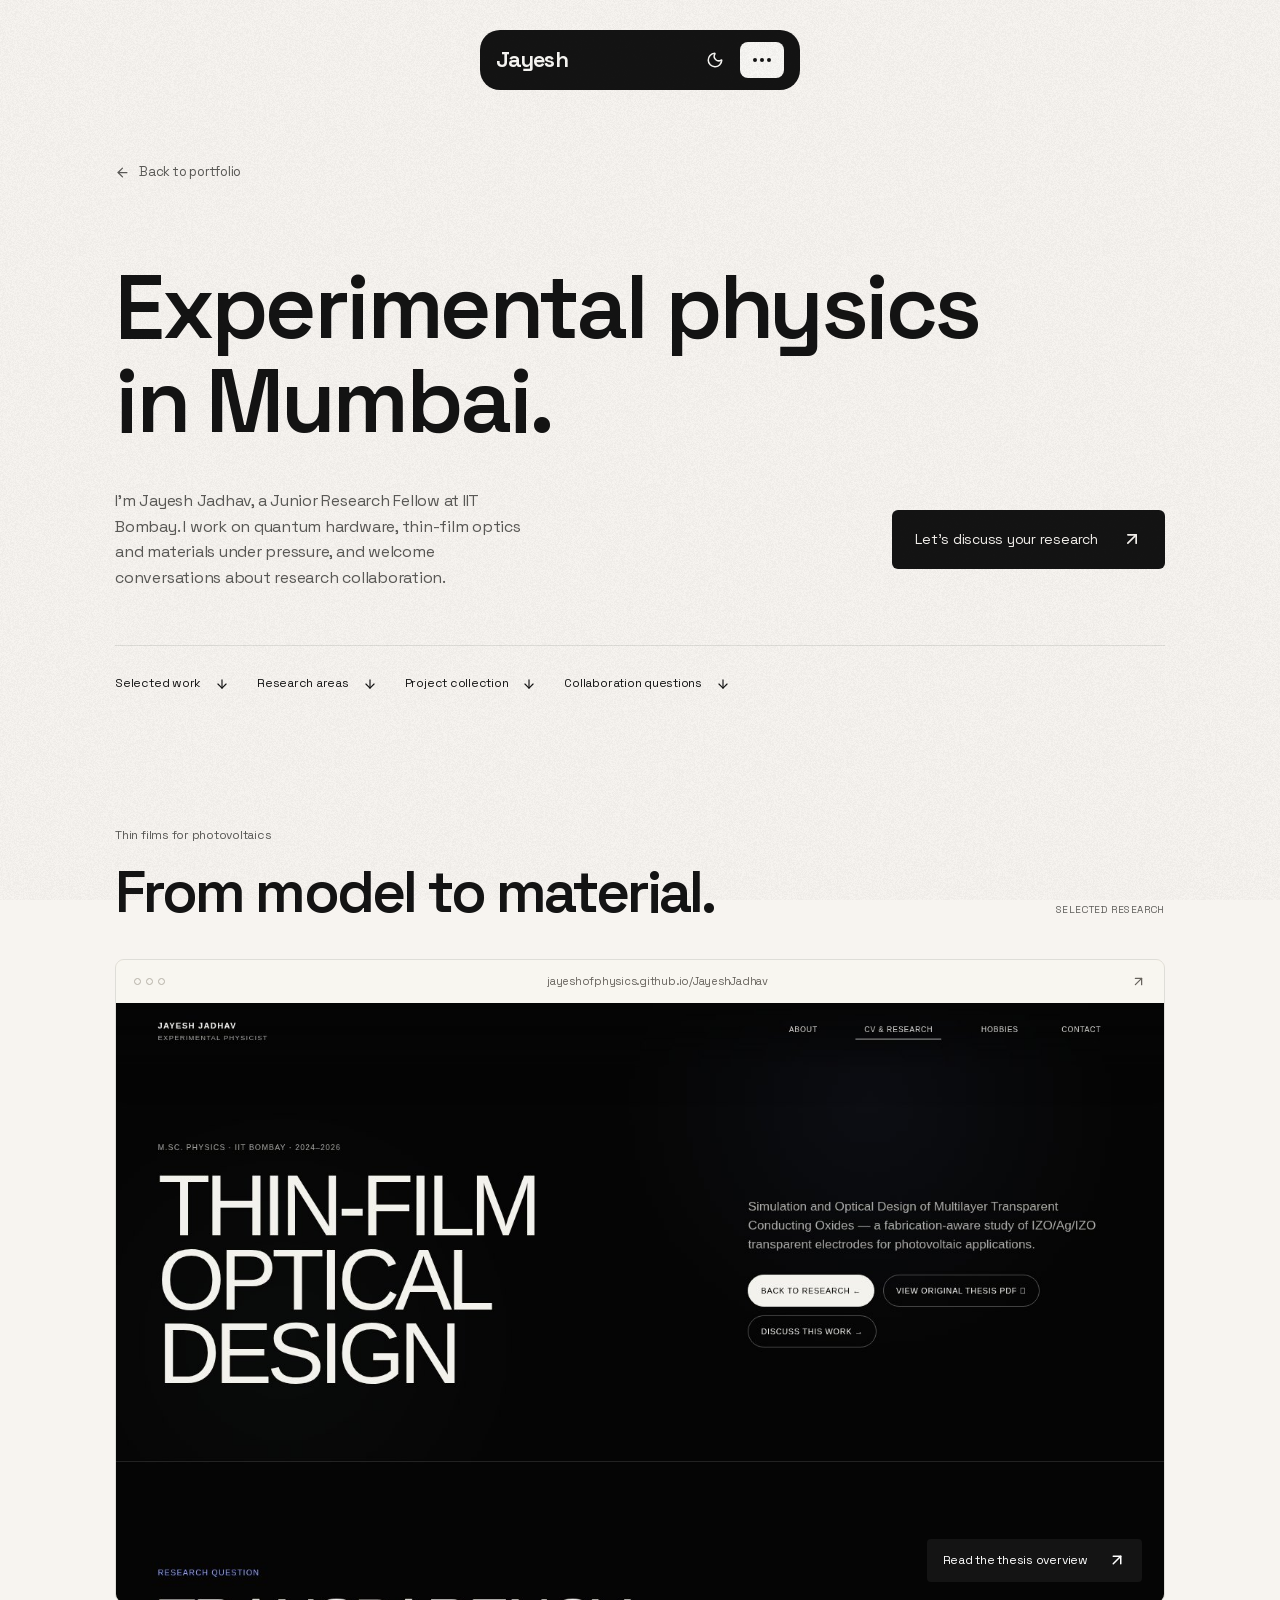
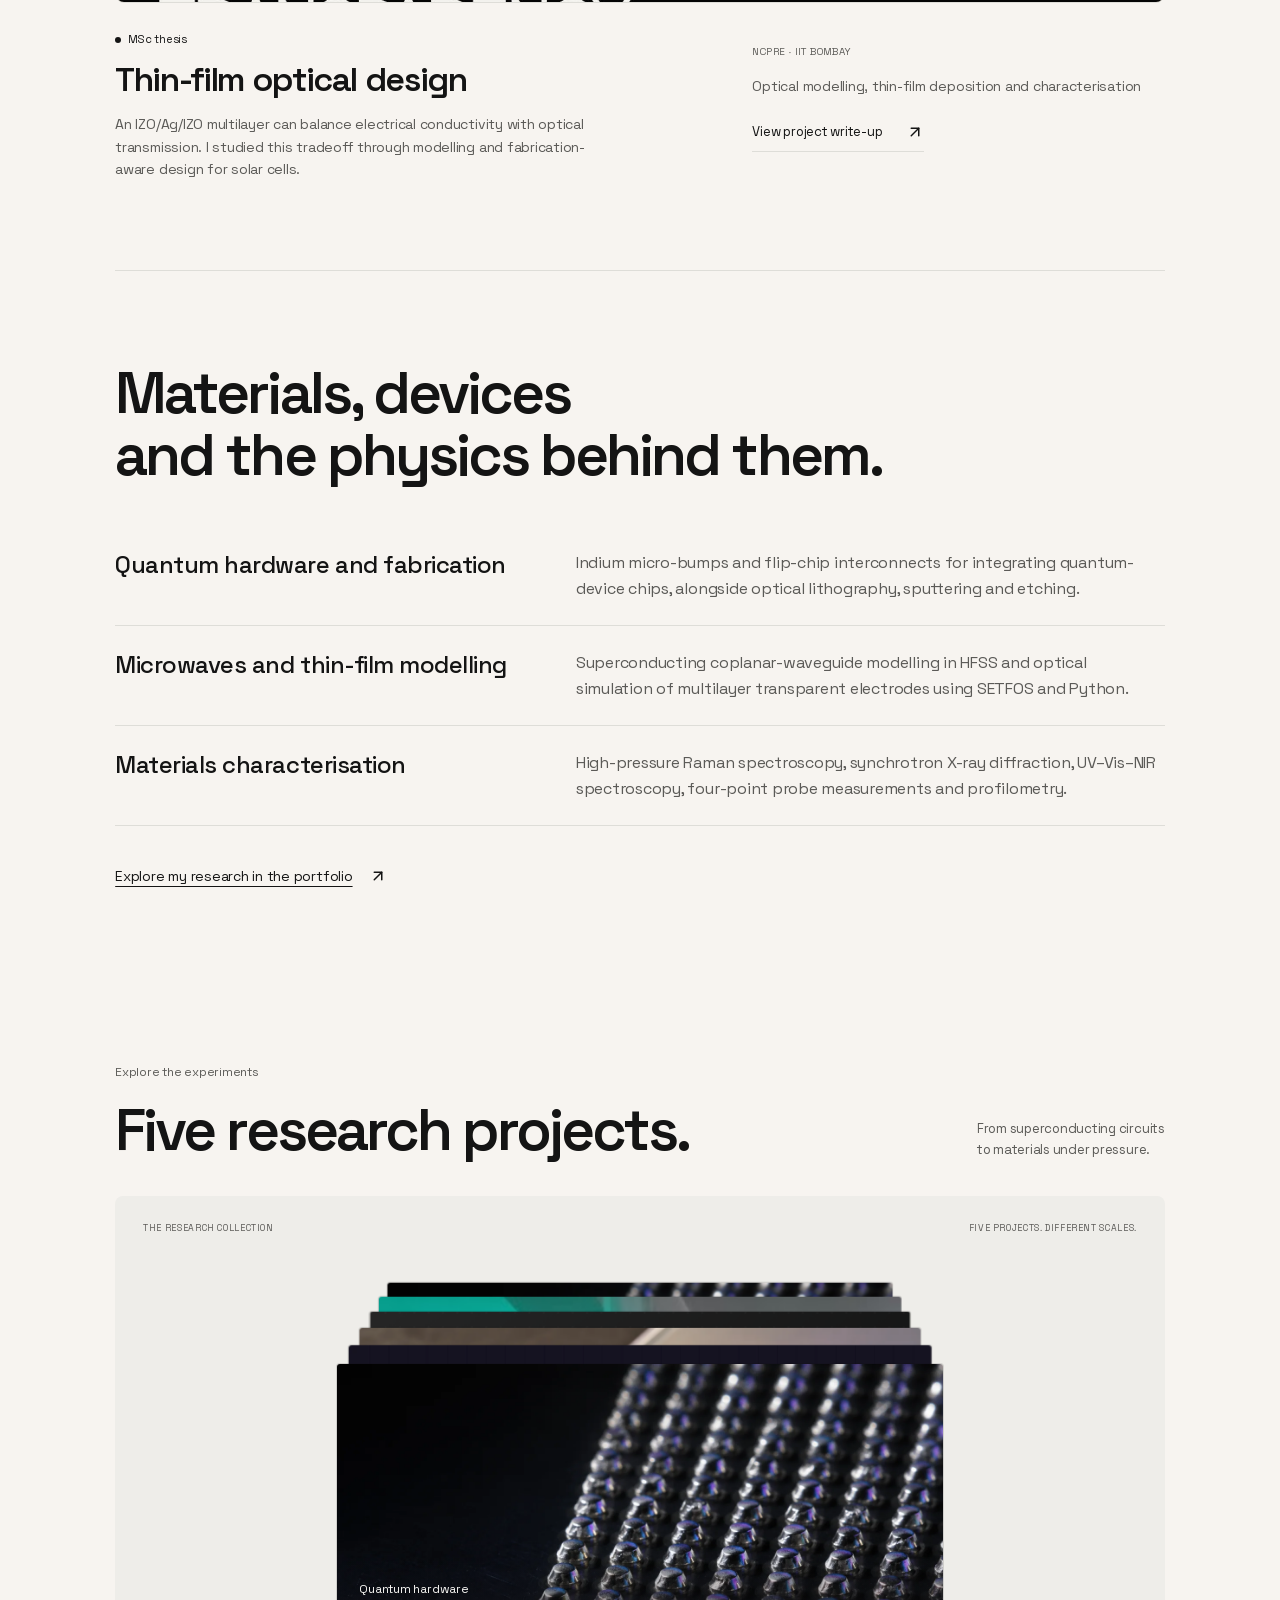
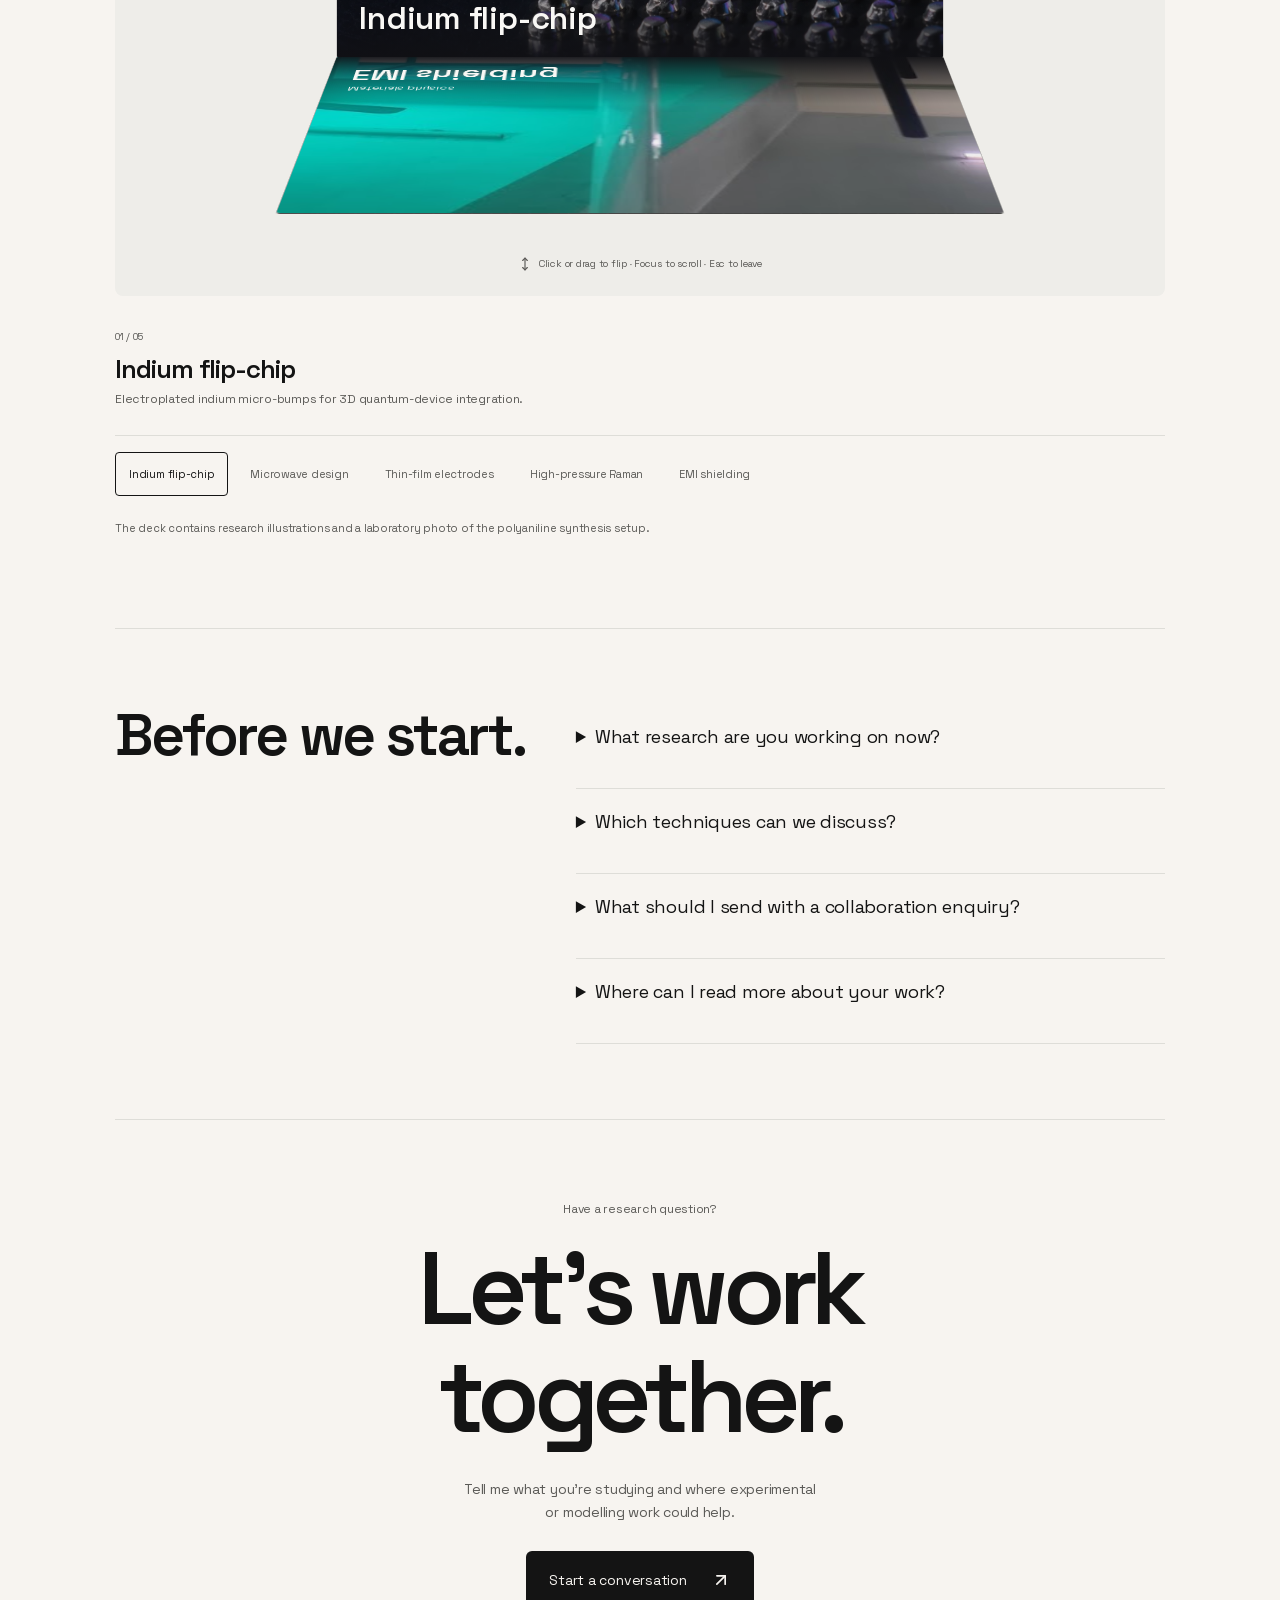
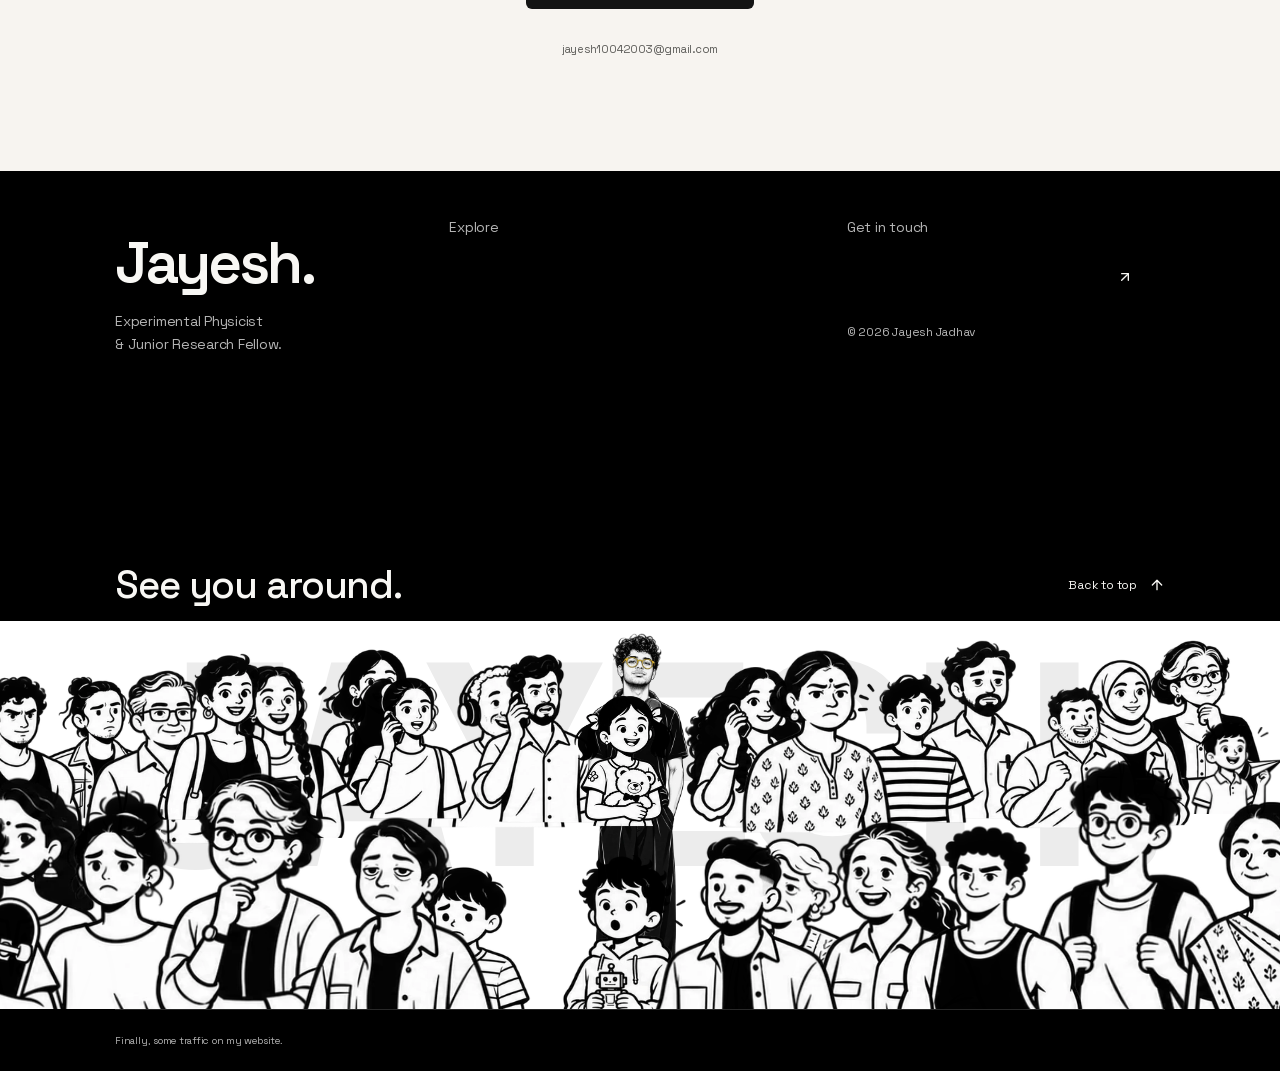
==== research/index.html @ 5635fb4f "Match the authorized portfolio design and motion" ====
<!doctype html>
<html lang="en" class="fJfFLG_variable">
  <head>
    <meta charset="utf-8" />
    <meta
      name="viewport"
      content="width=device-width, initial-scale=1, viewport-fit=cover"
    />
    <title>Research Collaboration | Jayesh Jadhav</title>
    <meta
      name="description"
      content="Explore Jayesh Jadhav’s research in quantum hardware, thin-film optics and high-pressure spectroscopy, and get in touch about collaboration."
    />
    <meta
      property="og:title"
      content="Research Collaboration | Jayesh Jadhav"
    />
    <meta
      property="og:description"
      content="Research in quantum hardware, thin-film optics and high-pressure spectroscopy."
    />
    <meta property="og:type" content="website" />
    <link rel="icon" href="../assets/favicon.svg" type="image/svg+xml" />
    <link rel="stylesheet" href="../styles.css" />
    <link rel="stylesheet" href="../reference-crowd.css" />
    <link rel="stylesheet" href="research.css" />
    <link rel="stylesheet" href="../reference-overrides.css" />
    <script>
      try {
        document.documentElement.dataset.theme =
          localStorage.getItem("portfolio-theme") === "dark" ? "dark" : "light";
      } catch {
        document.documentElement.dataset.theme = "light";
      }
    </script>
    <script src="../reference-shell.js" defer></script>
    <script src="../reference-crowd.js" defer></script>
    <script src="deck.js" defer></script>
  </head>
  <body>
    <div class="freelance-page" id="top">
      <a class="skip-link" href="#research-main">Skip to content</a>
      <header class="site-header">
        <div class="header-inner">
          <a class="wordmark" href="../#about" aria-label="Jayesh Jadhav, home">
            <span class="wordmark-text">Jayesh</span>
          </a>
          <div class="header-actions">
            <button
              aria-label="Toggle dark mode"
              aria-pressed="false"
              class="wave-target icon-button theme-toggle"
            >
              <span
                class="wave-icon"
                aria-hidden="true"
                style="--wave-icon-size: 20px"
              >
                <span class="wave-icon-track">
                  <span>
                    <svg
                      xmlns="http://www.w3.org/2000/svg"
                      width="18"
                      height="18"
                      viewBox="0 0 24 24"
                      fill="none"
                      stroke="currentColor"
                      stroke-width="2"
                      stroke-linecap="round"
                      stroke-linejoin="round"
                      class="lucide lucide-moon"
                      aria-hidden="true"
                    >
                      <path
                        d="M20.985 12.486a9 9 0 1 1-9.473-9.472c.405-.022.617.46.402.803a6 6 0 0 0 8.268 8.268c.344-.215.825-.004.803.401"
                      ></path>
                    </svg>
                  </span>
                  <span>
                    <svg
                      xmlns="http://www.w3.org/2000/svg"
                      width="18"
                      height="18"
                      viewBox="0 0 24 24"
                      fill="none"
                      stroke="currentColor"
                      stroke-width="2"
                      stroke-linecap="round"
                      stroke-linejoin="round"
                      class="lucide lucide-moon"
                      aria-hidden="true"
                    >
                      <path
                        d="M20.985 12.486a9 9 0 1 1-9.473-9.472c.405-.022.617.46.402.803a6 6 0 0 0 8.268 8.268c.344-.215.825-.004.803.401"
                      ></path>
                    </svg>
                  </span>
                </span>
              </span>
            </button>
            <button
              type="button"
              class="icon-button nav-menu-trigger wave-target"
              aria-label="Navigation menu"
              aria-expanded="false"
              aria-controls="navigation-panel"
              aria-haspopup="dialog"
            >
              <span
                class="wave-icon"
                aria-hidden="true"
                style="--wave-icon-size: 24px"
              >
                <span class="wave-icon-track">
                  <span>
                    <svg
                      xmlns="http://www.w3.org/2000/svg"
                      width="24"
                      height="24"
                      viewBox="0 0 24 24"
                      fill="none"
                      stroke="currentColor"
                      stroke-width="2"
                      stroke-linecap="round"
                      stroke-linejoin="round"
                      class="lucide lucide-ellipsis"
                      aria-hidden="true"
                    >
                      <circle cx="12" cy="12" r="1"></circle>
                      <circle cx="19" cy="12" r="1"></circle>
                      <circle cx="5" cy="12" r="1"></circle>
                    </svg>
                  </span>
                  <span>
                    <svg
                      xmlns="http://www.w3.org/2000/svg"
                      width="24"
                      height="24"
                      viewBox="0 0 24 24"
                      fill="none"
                      stroke="currentColor"
                      stroke-width="2"
                      stroke-linecap="round"
                      stroke-linejoin="round"
                      class="lucide lucide-ellipsis"
                      aria-hidden="true"
                    >
                      <circle cx="12" cy="12" r="1"></circle>
                      <circle cx="19" cy="12" r="1"></circle>
                      <circle cx="5" cy="12" r="1"></circle>
                    </svg>
                  </span>
                </span>
              </span>
            </button>
          </div>
        </div>
      </header>
      <dialog
        id="navigation-panel"
        class="nav-dialog"
        aria-label="Navigation menu"
      >
        <div class="nav-panel">
          <div class="nav-panel-top">
            <button
              type="button"
              class="nav-panel-close"
              aria-label="Close navigation menu"
            >
              <span class="nav-menu-text">
                <span class="sr-only">close</span>
                <span aria-hidden="true">
                  <span class="nav-menu-piece">c</span>
                  <span class="nav-menu-piece">l</span>
                  <span class="nav-menu-piece">o</span>
                  <span class="nav-menu-piece">s</span>
                  <span class="nav-menu-piece">e</span>
                </span>
              </span>
              <span class="nav-close-circle nav-menu-piece">
                <svg
                  xmlns="http://www.w3.org/2000/svg"
                  width="23"
                  height="23"
                  viewBox="0 0 24 24"
                  fill="none"
                  stroke="currentColor"
                  stroke-width="2"
                  stroke-linecap="round"
                  stroke-linejoin="round"
                  class="lucide lucide-x"
                  aria-hidden="true"
                >
                  <path d="M18 6 6 18"></path>
                  <path d="m6 6 12 12"></path>
                </svg>
              </span>
            </button>
          </div>
          <nav class="nav-panel-links" aria-label="Site navigation">
            <div class="nav-menu-primary">
              <a href="../#projects">
                <span class="nav-menu-text">
                  <span class="sr-only">Projects</span>
                  <span aria-hidden="true">
                    <span class="nav-menu-piece">P</span>
                    <span class="nav-menu-piece">r</span>
                    <span class="nav-menu-piece">o</span>
                    <span class="nav-menu-piece">j</span>
                    <span class="nav-menu-piece">e</span>
                    <span class="nav-menu-piece">c</span>
                    <span class="nav-menu-piece">t</span>
                    <span class="nav-menu-piece">s</span>
                  </span>
                </span>
              </a>
              <a href="../#about">
                <span class="nav-menu-text">
                  <span class="sr-only">About</span>
                  <span aria-hidden="true">
                    <span class="nav-menu-piece">A</span>
                    <span class="nav-menu-piece">b</span>
                    <span class="nav-menu-piece">o</span>
                    <span class="nav-menu-piece">u</span>
                    <span class="nav-menu-piece">t</span>
                  </span>
                </span>
              </a>
              <a href="../#contact">
                <span class="nav-menu-text">
                  <span class="sr-only">Contact</span>
                  <span aria-hidden="true">
                    <span class="nav-menu-piece">C</span>
                    <span class="nav-menu-piece">o</span>
                    <span class="nav-menu-piece">n</span>
                    <span class="nav-menu-piece">t</span>
                    <span class="nav-menu-piece">a</span>
                    <span class="nav-menu-piece">c</span>
                    <span class="nav-menu-piece">t</span>
                  </span>
                </span>
              </a>
            </div>
            <div class="nav-menu-secondary">
              <a href="../#skills">
                <span class="nav-menu-text">
                  <span class="sr-only">Skills</span>
                  <span aria-hidden="true">
                    <span class="nav-menu-piece">S</span>
                    <span class="nav-menu-piece">k</span>
                    <span class="nav-menu-piece">i</span>
                    <span class="nav-menu-piece">l</span>
                    <span class="nav-menu-piece">l</span>
                    <span class="nav-menu-piece">s</span>
                  </span>
                </span>
              </a>
              <a href="../#experience">
                <span class="nav-menu-text">
                  <span class="sr-only">Experience</span>
                  <span aria-hidden="true">
                    <span class="nav-menu-piece">E</span>
                    <span class="nav-menu-piece">x</span>
                    <span class="nav-menu-piece">p</span>
                    <span class="nav-menu-piece">e</span>
                    <span class="nav-menu-piece">r</span>
                    <span class="nav-menu-piece">i</span>
                    <span class="nav-menu-piece">e</span>
                    <span class="nav-menu-piece">n</span>
                    <span class="nav-menu-piece">c</span>
                    <span class="nav-menu-piece">e</span>
                  </span>
                </span>
              </a>
              <a href="./" aria-current="page">
                <span class="nav-menu-text">
                  <span class="sr-only">Research</span>
                  <span aria-hidden="true">
                    <span class="nav-menu-piece">R</span>
                    <span class="nav-menu-piece">e</span>
                    <span class="nav-menu-piece">s</span>
                    <span class="nav-menu-piece">e</span>
                    <span class="nav-menu-piece">a</span>
                    <span class="nav-menu-piece">r</span>
                    <span class="nav-menu-piece">c</span>
                    <span class="nav-menu-piece">h</span>
                  </span>
                </span>
              </a>
              <a href="../world/">
                <span class="nav-menu-text">
                  <span class="sr-only">World of Jayesh</span>
                  <span aria-hidden="true">
                    <span class="nav-menu-piece">W</span>
                    <span class="nav-menu-piece">o</span>
                    <span class="nav-menu-piece">r</span>
                    <span class="nav-menu-piece">l</span>
                    <span class="nav-menu-piece">d</span>
                    <span class="nav-menu-piece"> </span>
                    <span class="nav-menu-piece">o</span>
                    <span class="nav-menu-piece">f</span>
                    <span class="nav-menu-piece"> </span>
                    <span class="nav-menu-piece">J</span>
                    <span class="nav-menu-piece">a</span>
                    <span class="nav-menu-piece">y</span>
                    <span class="nav-menu-piece">e</span>
                    <span class="nav-menu-piece">s</span>
                    <span class="nav-menu-piece">h</span>
                  </span>
                </span>
              </a>
            </div>
          </nav>
          <div class="nav-panel-footer">
            <a class="nav-panel-email" href="mailto:jayesh10042003@gmail.com">
              <span class="nav-menu-text">
                <span class="sr-only">jayesh10042003@gmail.com</span>
                <span aria-hidden="true">
                  <span class="nav-menu-piece">j</span>
                  <span class="nav-menu-piece">a</span>
                  <span class="nav-menu-piece">y</span>
                  <span class="nav-menu-piece">e</span>
                  <span class="nav-menu-piece">s</span>
                  <span class="nav-menu-piece">h</span>
                  <span class="nav-menu-piece">1</span>
                  <span class="nav-menu-piece">0</span>
                  <span class="nav-menu-piece">0</span>
                  <span class="nav-menu-piece">4</span>
                  <span class="nav-menu-piece">2</span>
                  <span class="nav-menu-piece">0</span>
                  <span class="nav-menu-piece">0</span>
                  <span class="nav-menu-piece">3</span>
                  <span class="nav-menu-piece">@</span>
                  <span class="nav-menu-piece">g</span>
                  <span class="nav-menu-piece">m</span>
                  <span class="nav-menu-piece">a</span>
                  <span class="nav-menu-piece">i</span>
                  <span class="nav-menu-piece">l</span>
                  <span class="nav-menu-piece">.</span>
                  <span class="nav-menu-piece">c</span>
                  <span class="nav-menu-piece">o</span>
                  <span class="nav-menu-piece">m</span>
                </span>
              </span>
            </a>
            <div class="nav-panel-socials">
              <a
                class="nav-menu-piece"
                href="https://www.instagram.com/jayesh10042003/"
                aria-label="Instagram"
                target="_blank"
                rel="noopener noreferrer"
              >
                <svg
                  class="platform-logo"
                  viewBox="0 0 24 24"
                  width="18"
                  height="18"
                  fill="currentColor"
                  aria-hidden="true"
                  focusable="false"
                >
                  <path
                    d="M7.0301.084c-1.2768.0602-2.1487.264-2.911.5634-.7888.3075-1.4575.72-2.1228 1.3877-.6652.6677-1.075 1.3368-1.3802 2.127-.2954.7638-.4956 1.6365-.552 2.914-.0564 1.2775-.0689 1.6882-.0626 4.947.0062 3.2586.0206 3.6671.0825 4.9473.061 1.2765.264 2.1482.5635 2.9107.308.7889.72 1.4573 1.388 2.1228.6679.6655 1.3365 1.0743 2.1285 1.38.7632.295 1.6361.4961 2.9134.552 1.2773.056 1.6884.069 4.9462.0627 3.2578-.0062 3.668-.0207 4.9478-.0814 1.28-.0607 2.147-.2652 2.9098-.5633.7889-.3086 1.4578-.72 2.1228-1.3881.665-.6682 1.0745-1.3378 1.3795-2.1284.2957-.7632.4966-1.636.552-2.9124.056-1.2809.0692-1.6898.063-4.948-.0063-3.2583-.021-3.6668-.0817-4.9465-.0607-1.2797-.264-2.1487-.5633-2.9117-.3084-.7889-.72-1.4568-1.3876-2.1228C21.2982 1.33 20.628.9208 19.8378.6165 19.074.321 18.2017.1197 16.9244.0645 15.6471.0093 15.236-.005 11.977.0014 8.718.0076 8.31.0215 7.0301.0839m.1402 21.6932c-1.17-.0509-1.8053-.2453-2.2287-.408-.5606-.216-.96-.4771-1.3819-.895-.422-.4178-.6811-.8186-.9-1.378-.1644-.4234-.3624-1.058-.4171-2.228-.0595-1.2645-.072-1.6442-.079-4.848-.007-3.2037.0053-3.583.0607-4.848.05-1.169.2456-1.805.408-2.2282.216-.5613.4762-.96.895-1.3816.4188-.4217.8184-.6814 1.3783-.9003.423-.1651 1.0575-.3614 2.227-.4171 1.2655-.06 1.6447-.072 4.848-.079 3.2033-.007 3.5835.005 4.8495.0608 1.169.0508 1.8053.2445 2.228.408.5608.216.96.4754 1.3816.895.4217.4194.6816.8176.9005 1.3787.1653.4217.3617 1.056.4169 2.2263.0602 1.2655.0739 1.645.0796 4.848.0058 3.203-.0055 3.5834-.061 4.848-.051 1.17-.245 1.8055-.408 2.2294-.216.5604-.4763.96-.8954 1.3814-.419.4215-.8181.6811-1.3783.9-.4224.1649-1.0577.3617-2.2262.4174-1.2656.0595-1.6448.072-4.8493.079-3.2045.007-3.5825-.006-4.848-.0608M16.953 5.5864A1.44 1.44 0 1 0 18.39 4.144a1.44 1.44 0 0 0-1.437 1.4424M5.8385 12.012c.0067 3.4032 2.7706 6.1557 6.173 6.1493 3.4026-.0065 6.157-2.7701 6.1506-6.1733-.0065-3.4032-2.771-6.1565-6.174-6.1498-3.403.0067-6.156 2.771-6.1496 6.1738M8 12.0077a4 4 0 1 1 4.008 3.9921A3.9996 3.9996 0 0 1 8 12.0077"
                  ></path>
                </svg>
              </a>
              <a
                class="nav-menu-piece"
                href="https://github.com/jayeshofphysics"
                aria-label="GitHub"
                target="_blank"
                rel="noopener noreferrer"
              >
                <svg
                  class="platform-logo"
                  viewBox="0 0 24 24"
                  width="18"
                  height="18"
                  fill="currentColor"
                  aria-hidden="true"
                  focusable="false"
                >
                  <path
                    d="M12 .297c-6.63 0-12 5.373-12 12 0 5.303 3.438 9.8 8.205 11.385.6.113.82-.258.82-.577 0-.285-.01-1.04-.015-2.04-3.338.724-4.042-1.61-4.042-1.61C4.422 18.07 3.633 17.7 3.633 17.7c-1.087-.744.084-.729.084-.729 1.205.084 1.838 1.236 1.838 1.236 1.07 1.835 2.809 1.305 3.495.998.108-.776.417-1.305.76-1.605-2.665-.3-5.466-1.332-5.466-5.93 0-1.31.465-2.38 1.235-3.22-.135-.303-.54-1.523.105-3.176 0 0 1.005-.322 3.3 1.23.96-.267 1.98-.399 3-.405 1.02.006 2.04.138 3 .405 2.28-1.552 3.285-1.23 3.285-1.23.645 1.653.24 2.873.12 3.176.765.84 1.23 1.91 1.23 3.22 0 4.61-2.805 5.625-5.475 5.92.42.36.81 1.096.81 2.22 0 1.606-.015 2.896-.015 3.286 0 .315.21.69.825.57C20.565 22.092 24 17.592 24 12.297c0-6.627-5.373-12-12-12"
                  ></path>
                </svg>
              </a>
              <a
                class="nav-menu-piece"
                href="https://www.linkedin.com/in/jayeshjadhaviitbphysics/"
                aria-label="LinkedIn"
                target="_blank"
                rel="noopener noreferrer"
              >
                <svg
                  class="platform-logo"
                  viewBox="0 0 24 24"
                  width="18"
                  height="18"
                  fill="currentColor"
                  aria-hidden="true"
                  focusable="false"
                >
                  <path
                    d="M20.447 20.452h-3.554v-5.569c0-1.328-.027-3.037-1.852-3.037-1.853 0-2.136 1.445-2.136 2.939v5.667H9.351V9h3.414v1.561h.046c.477-.9 1.637-1.85 3.37-1.85 3.601 0 4.267 2.37 4.267 5.455v6.286zM5.337 7.433c-1.144 0-2.063-.926-2.063-2.065 0-1.138.92-2.063 2.063-2.063 1.14 0 2.064.925 2.064 2.063 0 1.139-.925 2.065-2.064 2.065zm1.782 13.019H3.555V9h3.564v11.452zM22.225 0H1.771C.792 0 0 .774 0 1.729v20.542C0 23.227.792 24 1.771 24h20.451C23.2 24 24 23.227 24 22.271V1.729C24 .774 23.2 0 22.222 0h.003z"
                  ></path>
                </svg>
              </a>
            </div>
          </div>
        </div>
      </dialog>
      <main id="research-main" tabindex="-1">
        <header class="freelance-hero wrap">
          <a class="freelance-back" href="../">
            <svg
              xmlns="http://www.w3.org/2000/svg"
              width="15"
              height="15"
              viewBox="0 0 24 24"
              fill="none"
              stroke="currentColor"
              stroke-width="2"
              stroke-linecap="round"
              stroke-linejoin="round"
              class="lucide lucide-arrow-left"
              aria-hidden="true"
            >
              <path d="m12 19-7-7 7-7"></path>
              <path d="M19 12H5"></path></svg
            >Back to portfolio</a
          >
          <div class="freelance-hero-heading">
            <h1>Experimental physics<br />in Mumbai.</h1>
          </div>
          <div class="freelance-hero-bottom">
            <p>
              I’m Jayesh Jadhav, a Junior Research Fellow at IIT Bombay. I work
              on quantum hardware, thin-film optics and materials under
              pressure, and welcome conversations about research collaboration.
            </p>
            <a
              class="fl-primary"
              href="mailto:jayesh10042003@gmail.com?subject=Research%20collaboration"
              >Let’s discuss your research
              <svg
                xmlns="http://www.w3.org/2000/svg"
                width="20"
                height="20"
                viewBox="0 0 24 24"
                fill="none"
                stroke="currentColor"
                stroke-width="2"
                stroke-linecap="round"
                stroke-linejoin="round"
                class="lucide lucide-arrow-up-right"
                aria-hidden="true"
              >
                <path d="M7 7h10v10"></path>
                <path d="M7 17 17 7"></path>
              </svg>
            </a>
          </div>
          <nav class="freelance-jump" aria-label="On this page">
            <a href="#selected-work"
              >Selected work
              <svg
                xmlns="http://www.w3.org/2000/svg"
                width="14"
                height="14"
                viewBox="0 0 24 24"
                fill="none"
                stroke="currentColor"
                stroke-width="2"
                stroke-linecap="round"
                stroke-linejoin="round"
                class="lucide lucide-arrow-down"
                aria-hidden="true"
              >
                <path d="M12 5v14"></path>
                <path d="m19 12-7 7-7-7"></path>
              </svg>
            </a>
            <a href="#research-areas"
              >Research areas
              <svg
                xmlns="http://www.w3.org/2000/svg"
                width="14"
                height="14"
                viewBox="0 0 24 24"
                fill="none"
                stroke="currentColor"
                stroke-width="2"
                stroke-linecap="round"
                stroke-linejoin="round"
                class="lucide lucide-arrow-down"
                aria-hidden="true"
              >
                <path d="M12 5v14"></path>
                <path d="m19 12-7 7-7-7"></path>
              </svg>
            </a>
            <a href="#project-collection"
              >Project collection
              <svg
                xmlns="http://www.w3.org/2000/svg"
                width="14"
                height="14"
                viewBox="0 0 24 24"
                fill="none"
                stroke="currentColor"
                stroke-width="2"
                stroke-linecap="round"
                stroke-linejoin="round"
                class="lucide lucide-arrow-down"
                aria-hidden="true"
              >
                <path d="M12 5v14"></path>
                <path d="m19 12-7 7-7-7"></path>
              </svg>
            </a>
            <a href="#collaboration-questions"
              >Collaboration questions
              <svg
                xmlns="http://www.w3.org/2000/svg"
                width="14"
                height="14"
                viewBox="0 0 24 24"
                fill="none"
                stroke="currentColor"
                stroke-width="2"
                stroke-linecap="round"
                stroke-linejoin="round"
                class="lucide lucide-arrow-down"
                aria-hidden="true"
              >
                <path d="M12 5v14"></path>
                <path d="m19 12-7 7-7-7"></path>
              </svg>
            </a>
          </nav>
        </header>
        <section
          class="freelance-work wrap"
          id="selected-work"
          aria-labelledby="work-heading"
        >
          <div class="fl-section-heading">
            <div>
              <span class="fl-eyebrow">Thin films for photovoltaics</span>
              <h2 id="work-heading">From model to material.</h2>
            </div>
            <span class="fl-small-label">SELECTED RESEARCH</span>
          </div>
          <a
            class="elite-preview"
            href="https://jayeshofphysics.github.io/JayeshJadhav/thesis-report.html"
            target="_blank"
            rel="noopener noreferrer"
          >
            <div class="elite-browser">
              <span aria-hidden="true">
                <i></i>
                <i></i>
                <i></i>
              </span>
              <span>jayeshofphysics.github.io/JayeshJadhav</span>
              <svg
                xmlns="http://www.w3.org/2000/svg"
                width="15"
                height="15"
                viewBox="0 0 24 24"
                fill="none"
                stroke="currentColor"
                stroke-width="2"
                stroke-linecap="round"
                stroke-linejoin="round"
                class="lucide lucide-arrow-up-right"
                aria-hidden="true"
              >
                <path d="M7 7h10v10"></path>
                <path d="M7 17 17 7"></path>
              </svg>
            </div>
            <div class="elite-image">
              <img
                src="thesis-preview.jpg"
                width="1440"
                height="824"
                loading="lazy"
                decoding="async"
                alt="Preview of Jayesh Jadhav’s published thesis overview on thin-film optical design"
              />
            </div>
            <span class="elite-visit"
              >Read the thesis overview
              <svg
                xmlns="http://www.w3.org/2000/svg"
                width="18"
                height="18"
                viewBox="0 0 24 24"
                fill="none"
                stroke="currentColor"
                stroke-width="2"
                stroke-linecap="round"
                stroke-linejoin="round"
                class="lucide lucide-arrow-up-right"
                aria-hidden="true"
              >
                <path d="M7 7h10v10"></path>
                <path d="M7 17 17 7"></path>
              </svg>
            </span>
          </a>
          <div class="elite-details">
            <div>
              <span class="fl-live"> <span></span> MSc thesis</span>
              <h3>Thin-film optical design</h3>
              <p>
                An IZO/Ag/IZO multilayer can balance electrical conductivity
                with optical transmission. I studied this tradeoff through
                modelling and fabrication-aware design for solar cells.
              </p>
            </div>
            <div class="elite-delivery">
              <span>NCPRE · IIT BOMBAY</span>
              <p>
                Optical modelling, thin-film deposition and characterisation
              </p>
              <a
                href="https://jayeshofphysics.github.io/JayeshJadhav/thesis-report.html"
                target="_blank"
                rel="noopener noreferrer"
                >View project write-up
                <svg
                  xmlns="http://www.w3.org/2000/svg"
                  width="18"
                  height="18"
                  viewBox="0 0 24 24"
                  fill="none"
                  stroke="currentColor"
                  stroke-width="2"
                  stroke-linecap="round"
                  stroke-linejoin="round"
                  class="lucide lucide-arrow-up-right"
                  aria-hidden="true"
                >
                  <path d="M7 7h10v10"></path>
                  <path d="M7 17 17 7"></path>
                </svg>
              </a>
            </div>
          </div>
        </section>
        <section
          class="freelance-services wrap"
          id="research-areas"
          aria-labelledby="services-heading"
        >
          <h2 id="services-heading">
            Materials, devices<br />and the physics behind them.
          </h2>
          <div class="freelance-service-list">
            <article>
              <h3>Quantum hardware and fabrication</h3>
              <p>
                Indium micro-bumps and flip-chip interconnects for integrating
                quantum-device chips, alongside optical lithography, sputtering
                and etching.
              </p>
            </article>
            <article>
              <h3>Microwaves and thin-film modelling</h3>
              <p>
                Superconducting coplanar-waveguide modelling in HFSS and optical
                simulation of multilayer transparent electrodes using SETFOS and
                Python.
              </p>
            </article>
            <article>
              <h3>Materials characterisation</h3>
              <p>
                High-pressure Raman spectroscopy, synchrotron X-ray diffraction,
                UV–Vis–NIR spectroscopy, four-point probe measurements and
                profilometry.
              </p>
            </article>
          </div>
          <a class="freelance-engineering-link" href="../#projects"
            >Explore my research in the portfolio
            <svg
              xmlns="http://www.w3.org/2000/svg"
              width="18"
              height="18"
              viewBox="0 0 24 24"
              fill="none"
              stroke="currentColor"
              stroke-width="2"
              stroke-linecap="round"
              stroke-linejoin="round"
              class="lucide lucide-arrow-up-right"
              aria-hidden="true"
            >
              <path d="M7 7h10v10"></path>
              <path d="M7 17 17 7"></path>
            </svg>
          </a>
        </section>
        <section
          class="freelance-demos wrap"
          id="project-collection"
          aria-labelledby="demo-heading"
        >
          <div class="fl-section-heading">
            <div>
              <span class="fl-eyebrow">Explore the experiments</span>
              <h2 id="demo-heading">Five research projects.</h2>
            </div>
            <p>
              From superconducting circuits<br />to materials under pressure.
            </p>
          </div>
          <div class="demo-collection">
            <div
              class="td-root"
              role="region"
              aria-roledescription="carousel"
              aria-label="Research project collection"
              aria-describedby="deck-instructions"
              tabindex="0"
              data-project-deck=""
            >
              <div class="deck-stage-label">
                <span>THE RESEARCH COLLECTION</span>
                <span>FIVE PROJECTS. DIFFERENT SCALES.</span>
              </div>
              <div class="td-scene" aria-hidden="true">
                <div class="td-card" data-card="0">
                  <img
                    src="../assets/indium.webp"
                    alt=""
                    width="1440"
                    height="699"
                    draggable="false"
                    decoding="async"
                  />
                  <div class="research-card-copy">
                    <span>Quantum hardware</span>
                    <strong>Indium flip-chip</strong>
                  </div>
                </div>
                <div class="td-card" data-card="1">
                  <img
                    src="../assets/cpw.webp"
                    alt=""
                    width="1440"
                    height="699"
                    draggable="false"
                    decoding="async"
                  />
                  <div class="research-card-copy">
                    <span>Superconducting circuits</span>
                    <strong>Microwave design</strong>
                  </div>
                </div>
                <div class="td-card" data-card="2">
                  <img
                    src="../assets/optics.webp"
                    alt=""
                    width="1440"
                    height="699"
                    draggable="false"
                    decoding="async"
                  />
                  <div class="research-card-copy">
                    <span>Tandem photovoltaics</span>
                    <strong>Thin-film electrodes</strong>
                  </div>
                </div>
                <div class="td-card" data-card="3">
                  <img
                    src="../assets/raman.svg"
                    alt=""
                    width="1440"
                    height="699"
                    draggable="false"
                    decoding="async"
                  />
                  <div class="research-card-copy">
                    <span>Spectroscopy</span>
                    <strong>High-pressure Raman</strong>
                  </div>
                </div>
                <div class="td-card" data-card="4">
                  <img
                    src="pani.jpg"
                    alt=""
                    width="1440"
                    height="699"
                    draggable="false"
                    decoding="async"
                  />
                  <div class="research-card-copy">
                    <span>Materials physics</span>
                    <strong>EMI shielding</strong>
                  </div>
                </div>
                <div class="td-card" data-card="0">
                  <img
                    src="../assets/indium.webp"
                    alt=""
                    width="1440"
                    height="699"
                    draggable="false"
                    decoding="async"
                  />
                  <div class="research-card-copy">
                    <span>Quantum hardware</span>
                    <strong>Indium flip-chip</strong>
                  </div>
                </div>
                <div class="td-card" data-card="1">
                  <img
                    src="../assets/cpw.webp"
                    alt=""
                    width="1440"
                    height="699"
                    draggable="false"
                    decoding="async"
                  />
                  <div class="research-card-copy">
                    <span>Superconducting circuits</span>
                    <strong>Microwave design</strong>
                  </div>
                </div>
                <div class="td-card" data-card="2">
                  <img
                    src="../assets/optics.webp"
                    alt=""
                    width="1440"
                    height="699"
                    draggable="false"
                    decoding="async"
                  />
                  <div class="research-card-copy">
                    <span>Tandem photovoltaics</span>
                    <strong>Thin-film electrodes</strong>
                  </div>
                </div>
                <div class="td-card" data-card="3">
                  <img
                    src="../assets/raman.svg"
                    alt=""
                    width="1440"
                    height="699"
                    draggable="false"
                    decoding="async"
                  />
                  <div class="research-card-copy">
                    <span>Spectroscopy</span>
                    <strong>High-pressure Raman</strong>
                  </div>
                </div>
                <div class="td-card" data-card="4">
                  <img
                    src="pani.jpg"
                    alt=""
                    width="1440"
                    height="699"
                    draggable="false"
                    decoding="async"
                  />
                  <div class="research-card-copy">
                    <span>Materials physics</span>
                    <strong>EMI shielding</strong>
                  </div>
                </div>
              </div>
              <span class="deck-hint" id="deck-instructions">
                <svg
                  xmlns="http://www.w3.org/2000/svg"
                  width="14"
                  height="14"
                  viewBox="0 0 24 24"
                  fill="none"
                  stroke="currentColor"
                  stroke-width="2"
                  stroke-linecap="round"
                  stroke-linejoin="round"
                  class="lucide lucide-move-vertical"
                  aria-hidden="true"
                >
                  <path d="M12 2v20"></path>
                  <path d="m8 18 4 4 4-4"></path>
                  <path d="m8 6 4-4 4 4"></path></svg
                >Click or drag to flip · Focus to scroll · Esc to leave</span
              >
            </div>
            <div class="deck-caption">
              <div aria-live="polite" aria-atomic="true">
                <span class="deck-index"
                  >01<!-- -->
                  /
                  <!-- -->05</span
                >
                <h3>Indium flip-chip</h3>
                <p>
                  Electroplated indium micro-bumps for 3D quantum-device
                  integration.
                </p>
              </div>
            </div>
            <div class="demo-categories" aria-label="Choose a project">
              <button
                type="button"
                aria-pressed="true"
                data-description="Electroplated indium micro-bumps for 3D quantum-device integration."
              >
                Indium flip-chip
              </button>
              <button
                type="button"
                aria-pressed="false"
                data-description="Superconducting coplanar waveguides modelled in HFSS."
              >
                Microwave design
              </button>
              <button
                type="button"
                aria-pressed="false"
                data-description="Optical modelling and fabrication-aware design of IZO/Ag/IZO stacks."
              >
                Thin-film electrodes
              </button>
              <button
                type="button"
                aria-pressed="false"
                data-description="Diamond-anvil-cell spectroscopy at Bhabha Atomic Research Centre."
              >
                High-pressure Raman
              </button>
              <button
                type="button"
                aria-pressed="false"
                data-description="Polyaniline and magnetite synthesis for an EMI shielding composite."
              >
                EMI shielding
              </button>
            </div>
          </div>
          <p class="demo-disclaimer">
            The deck contains research illustrations and a laboratory photo of
            the polyaniline synthesis setup.
          </p>
        </section>
        <section
          class="freelance-questions wrap"
          id="collaboration-questions"
          aria-labelledby="questions-heading"
        >
          <h2 id="questions-heading">Before we start.</h2>
          <div>
            <details>
              <summary>What research are you working on now?</summary>
              <p>
                I’m a Junior Research Fellow at IIT Bombay, studying indium
                interconnects and 3D integration for superconducting quantum
                devices.
              </p>
            </details>
            <details>
              <summary>Which techniques can we discuss?</summary>
              <p>
                My experience spans thin-film deposition, nanofabrication,
                microwave and optical modelling, Raman spectroscopy, and
                synchrotron X-ray diffraction.
              </p>
            </details>
            <details>
              <summary>
                What should I send with a collaboration enquiry?
              </summary>
              <p>
                Share the research question, the material or device you’re
                studying, and the experiment or modelling work you have in mind.
              </p>
            </details>
            <details>
              <summary>Where can I read more about your work?</summary>
              <p>
                The research section of my portfolio has project summaries. The
                selected work above links to my published thesis overview and
                its original report.
              </p>
            </details>
          </div>
        </section>
        <section
          class="freelance-cta wrap"
          aria-labelledby="freelance-cta-heading"
        >
          <span class="fl-eyebrow">Have a research question?</span>
          <h2 id="freelance-cta-heading">Let’s work<br />together.</h2>
          <p>
            Tell me what you’re studying and where experimental or modelling
            work could help.
          </p>
          <a
            class="fl-primary"
            href="mailto:jayesh10042003@gmail.com?subject=Research%20collaboration"
            >Start a conversation<svg
              xmlns="http://www.w3.org/2000/svg"
              width="20"
              height="20"
              viewBox="0 0 24 24"
              fill="none"
              stroke="currentColor"
              stroke-width="2"
              stroke-linecap="round"
              stroke-linejoin="round"
              class="lucide lucide-arrow-up-right"
              aria-hidden="true"
            >
              <path d="M7 7h10v10"></path>
              <path d="M7 17 17 7"></path>
            </svg>
          </a>
          <a class="freelance-email" href="mailto:jayesh10042003@gmail.com"
            >jayesh10042003@gmail.com</a
          >
        </section>
      </main>
      <footer class="site-footer">
        <div class="footer-top wrap">
          <div class="footer-identity">
            <h2>Jayesh.</h2>
            <p>Experimental Physicist<br />&amp; Junior Research Fellow.</p>
          </div>
          <nav aria-label="Footer navigation">
            <p>Explore</p>
            <div>
              <a class="wave-target" href="../#about">
                <span class="wave-text">
                  <span class="sr-only">About</span>
                  <span class="wave-words" aria-hidden="true">
                    <span class="wave-window">
                      <span class="wave-glyph" data-char="About">About</span>
                    </span>
                  </span>
                </span>
              </a>
              <a class="wave-target" href="../#skills">
                <span class="wave-text">
                  <span class="sr-only">Skills</span>
                  <span class="wave-words" aria-hidden="true">
                    <span class="wave-window">
                      <span class="wave-glyph" data-char="Skills">Skills</span>
                    </span>
                  </span>
                </span>
              </a>
              <a class="wave-target" href="../#projects">
                <span class="wave-text">
                  <span class="sr-only">Projects</span>
                  <span class="wave-words" aria-hidden="true">
                    <span class="wave-window">
                      <span class="wave-glyph" data-char="Projects"
                        >Projects</span
                      >
                    </span>
                  </span>
                </span>
              </a>
              <a class="wave-target" href="../#experience">
                <span class="wave-text">
                  <span class="sr-only">Experience</span>
                  <span class="wave-words" aria-hidden="true">
                    <span class="wave-window">
                      <span class="wave-glyph" data-char="Experience"
                        >Experience</span
                      >
                    </span>
                  </span>
                </span>
              </a>
              <a class="wave-target" href="./">
                <span class="wave-text">
                  <span class="sr-only">Research</span>
                  <span aria-hidden="true" class="wave-words">
                    <span class="wave-window">
                      <span class="wave-glyph" data-char="Research"
                        >Research</span
                      >
                    </span>
                  </span>
                </span>
              </a>
              <a class="wave-target" href="../world/">
                <span class="wave-text">
                  <span class="sr-only">World of Jayesh</span>
                  <span aria-hidden="true" class="wave-words">
                    <span class="wave-window">
                      <span class="wave-glyph" data-char="World">World</span>
                    </span>
                    <span class="wave-window">
                      <span class="wave-glyph" data-char="of">of</span>
                    </span>
                    <span class="wave-window">
                      <span class="wave-glyph" data-char="Jayesh">Jayesh</span>
                    </span>
                  </span>
                </span>
              </a>
              <a class="wave-target" href="../#contact">
                <span class="wave-text">
                  <span class="sr-only">Contact</span>
                  <span class="wave-words" aria-hidden="true">
                    <span class="wave-window">
                      <span class="wave-glyph" data-char="Contact"
                        >Contact</span
                      >
                    </span>
                  </span>
                </span>
              </a>
            </div>
          </nav>
          <div class="footer-contact">
            <p>Get in touch</p>
            <a class="wave-target" href="mailto:jayesh10042003@gmail.com">
              <span class="wave-text">
                <span class="sr-only">jayesh10042003@gmail.com</span>
                <span aria-hidden="true" class="wave-words">
                  <span class="wave-window">
                    <span
                      class="wave-glyph"
                      data-char="jayesh10042003@gmail.com"
                      >jayesh10042003@gmail.com</span
                    >
                  </span>
                </span>
              </span>
              <svg
                xmlns="http://www.w3.org/2000/svg"
                width="16"
                height="16"
                viewBox="0 0 24 24"
                fill="none"
                stroke="currentColor"
                stroke-width="2"
                stroke-linecap="round"
                stroke-linejoin="round"
                class="lucide lucide-arrow-up-right"
                aria-hidden="true"
              >
                <path d="M7 7h10v10"></path>
                <path d="M7 17 17 7"></path>
              </svg>
            </a>
            <span>© 2026 Jayesh Jadhav</span>
          </div>
        </div>
        <div class="footer-finale">
          <div class="footer-finale-heading wrap">
            <p>See you around.</p>
            <a href="#top"
              >Back to top
              <svg
                xmlns="http://www.w3.org/2000/svg"
                width="16"
                height="16"
                viewBox="0 0 24 24"
                fill="none"
                stroke="currentColor"
                stroke-width="2"
                stroke-linecap="round"
                stroke-linejoin="round"
                class="lucide lucide-arrow-up"
                aria-hidden="true"
              >
                <path d="m5 12 7-7 7 7"></path>
                <path d="M12 19V5"></path>
              </svg>
            </a>
          </div>
          <p id="research-crowd-description" class="sr-only">
            An illustrated crowd passes a stationary figure in a street scene.
          </p>
          <button
            type="button"
            class="footer-crowd-scene"
            aria-label="JAYESH. Pause crowd animation"
            aria-describedby="research-crowd-description"
            aria-pressed="false"
            data-cast-size="105"
            data-ready="false"
          >
            <span class="footer-crowd-name" aria-hidden="true">JAYESH.</span>
            <canvas
              class="footer-crowd-layer footer-crowd-back"
              aria-hidden="true"
            ></canvas>
            <img
              class="footer-crowd-portrait"
              src="../assets/reference-crowd/jayesh-standing.webp"
              alt=""
              width="360"
              height="1080"
              loading="lazy"
            />
            <canvas
              class="footer-crowd-layer footer-crowd-front"
              aria-hidden="true"
            ></canvas>
          </button>
          <div class="footer-scene-bottom wrap">
            <small>Finally, some traffic on my website.</small>
          </div>
        </div>
      </footer>
    </div>
  </body>
</html>
---- styles.css ----
/* Core layout, theme, components and typography. Adapted from the reference design with permission. */
@font-face{font-family:Space Grotesk;font-style:normal;font-weight:300 700;font-display:swap;src:url(assets/reference-fonts/edb5f85793adc1bb-s.0v2ipp7s07_p9.woff2)format("woff2");unicode-range:U+102-103,U+110-111,U+128-129,U+168-169,U+1A0-1A1,U+1AF-1B0,U+300-301,U+303-304,U+308-309,U+323,U+329,U+1EA0-1EF9,U+20AB}@font-face{font-family:Space Grotesk;font-style:normal;font-weight:300 700;font-display:swap;src:url(assets/reference-fonts/92b6de9cb55945e2-s.44ks8kcggj012.woff2)format("woff2");unicode-range:U+100-2BA,U+2BD-2C5,U+2C7-2CC,U+2CE-2D7,U+2DD-2FF,U+304,U+308,U+329,U+1D00-1DBF,U+1E00-1E9F,U+1EF2-1EFF,U+2020,U+20A0-20AB,U+20AD-20C4,U+2113,U+2C60-2C7F,U+A720-A7FF}@font-face{font-family:Space Grotesk;font-style:normal;font-weight:300 700;font-display:swap;src:url(assets/reference-fonts/237858b39a32779d-s.p.1ii7211jqpzi_.woff2)format("woff2");unicode-range:U+??,U+131,U+152-153,U+2BB-2BC,U+2C6,U+2DA,U+2DC,U+304,U+308,U+329,U+2000-206F,U+20AC,U+2122,U+2191,U+2193,U+2212,U+2215,U+FEFF,U+FFFD}@font-face{font-family:Space Grotesk Fallback;src:local(Arial);ascent-override:89.71%;descent-override:26.62%;line-gap-override:0.0%;size-adjust:109.69%}.fJfFLG_className{font-family:Space Grotesk,Space Grotesk Fallback;font-style:normal}.fJfFLG_variable{--font-space-grotesk:"Space Grotesk", "Space Grotesk Fallback"}
@layer properties{@supports (((-webkit-hyphens:none)) and (not (margin-trim:inline))) or ((-moz-orient:inline) and (not (color:rgb(from red r g b)))){*,:before,:after,::backdrop{--tw-rotate-x:initial;--tw-rotate-y:initial;--tw-rotate-z:initial;--tw-skew-x:initial;--tw-skew-y:initial;--tw-space-y-reverse:0;--tw-border-style:solid;--tw-font-weight:initial;--tw-shadow:0 0 #0000;--tw-shadow-color:initial;--tw-shadow-alpha:100%;--tw-inset-shadow:0 0 #0000;--tw-inset-shadow-color:initial;--tw-inset-shadow-alpha:100%;--tw-ring-color:initial;--tw-ring-shadow:0 0 #0000;--tw-inset-ring-color:initial;--tw-inset-ring-shadow:0 0 #0000;--tw-ring-inset:initial;--tw-ring-offset-width:0px;--tw-ring-offset-color:#fff;--tw-ring-offset-shadow:0 0 #0000;--tw-blur:initial;--tw-brightness:initial;--tw-contrast:initial;--tw-grayscale:initial;--tw-hue-rotate:initial;--tw-invert:initial;--tw-opacity:initial;--tw-saturate:initial;--tw-sepia:initial;--tw-drop-shadow:initial;--tw-drop-shadow-color:initial;--tw-drop-shadow-alpha:100%;--tw-drop-shadow-size:initial}}}@layer theme{:root,:host{--spacing:.25rem;--font-weight-semibold:600;--default-font-family:var(--font-space-grotesk);--default-mono-font-family:var(--font-space-grotesk)}}@layer base{*,:after,:before,::backdrop{box-sizing:border-box;border:0 solid;margin:0;padding:0}::file-selector-button{box-sizing:border-box;border:0 solid;margin:0;padding:0}html,:host{-webkit-text-size-adjust:100%;tab-size:4;line-height:1.5;font-family:var(--default-font-family,ui-sans-serif, system-ui, sans-serif, "Apple Color Emoji", "Segoe UI Emoji", "Segoe UI Symbol", "Noto Color Emoji");font-feature-settings:var(--default-font-feature-settings,normal);font-variation-settings:var(--default-font-variation-settings,normal);-webkit-tap-highlight-color:transparent}hr{height:0;color:inherit;border-top-width:1px}abbr:where([title]){-webkit-text-decoration:underline dotted;text-decoration:underline dotted}h1,h2,h3,h4,h5,h6{font-size:inherit;font-weight:inherit}a{color:inherit;-webkit-text-decoration:inherit;-webkit-text-decoration:inherit;-webkit-text-decoration:inherit;-webkit-text-decoration:inherit;text-decoration:inherit}b,strong{font-weight:bolder}code,kbd,samp,pre{font-family:var(--default-mono-font-family,ui-monospace, SFMono-Regular, Menlo, Monaco, Consolas, "Liberation Mono", "Courier New", monospace);font-feature-settings:var(--default-mono-font-feature-settings,normal);font-variation-settings:var(--default-mono-font-variation-settings,normal);font-size:1em}small{font-size:80%}sub,sup{vertical-align:baseline;font-size:75%;line-height:0;position:relative}sub{bottom:-.25em}sup{top:-.5em}table{text-indent:0;border-color:inherit;border-collapse:collapse}:-moz-focusring{outline:auto}progress{vertical-align:baseline}summary{display:list-item}ol,ul,menu{list-style:none}img,svg,video,canvas,audio,iframe,embed,object{vertical-align:middle;display:block}img,video{max-width:100%;height:auto}button,input,select,optgroup,textarea{font:inherit;font-feature-settings:inherit;font-variation-settings:inherit;letter-spacing:inherit;color:inherit;opacity:1;background-color:#0000;border-radius:0}::file-selector-button{font:inherit;font-feature-settings:inherit;font-variation-settings:inherit;letter-spacing:inherit;color:inherit;opacity:1;background-color:#0000;border-radius:0}:where(select:is([multiple],[size])) optgroup{font-weight:bolder}:where(select:is([multiple],[size])) optgroup option{padding-inline-start:20px}::file-selector-button{margin-inline-end:4px}::placeholder{opacity:1}@supports (not ((-webkit-appearance:-apple-pay-button))) or (contain-intrinsic-size:1px){::placeholder{color:currentColor}@supports (color:color-mix(in lab, red, red)){::placeholder{color:color-mix(in oklab, currentcolor 50%, transparent)}}}textarea{resize:vertical}::-webkit-search-decoration{-webkit-appearance:none}::-webkit-date-and-time-value{min-height:1lh;text-align:inherit}::-webkit-datetime-edit{display:inline-flex}::-webkit-datetime-edit-fields-wrapper{padding:0}::-webkit-datetime-edit{padding-block:0}::-webkit-datetime-edit-year-field{padding-block:0}::-webkit-datetime-edit-month-field{padding-block:0}::-webkit-datetime-edit-day-field{padding-block:0}::-webkit-datetime-edit-hour-field{padding-block:0}::-webkit-datetime-edit-minute-field{padding-block:0}::-webkit-datetime-edit-second-field{padding-block:0}::-webkit-datetime-edit-millisecond-field{padding-block:0}::-webkit-datetime-edit-meridiem-field{padding-block:0}::-webkit-calendar-picker-indicator{line-height:1}:-moz-ui-invalid{box-shadow:none}button,input:where([type=button],[type=reset],[type=submit]){appearance:button}::file-selector-button{appearance:button}::-webkit-inner-spin-button{height:auto}::-webkit-outer-spin-button{height:auto}[hidden]:where(:not([hidden=until-found])){display:none!important}}@layer components;@layer utilities{.invisible{visibility:hidden}.visible{visibility:visible}.sr-only{clip-path:inset(50%);white-space:nowrap;border-width:0;width:1px;height:1px;margin:-1px;padding:0;position:absolute;overflow:hidden}.fixed{position:fixed}.static{position:static}.sticky{position:sticky}.\!start{inset-inline-start:var(--spacing)!important}.start{inset-inline-start:var(--spacing)}.end{inset-inline-end:var(--spacing)}.isolate{isolation:isolate}.mb-2{margin-bottom:calc(var(--spacing) * 2)}.block{display:block}.contents{display:contents}.grid{display:grid}.hidden{display:none}.inline{display:inline}.transform{transform:var(--tw-rotate-x,) var(--tw-rotate-y,) var(--tw-rotate-z,) var(--tw-skew-x,) var(--tw-skew-y,)}.resize{resize:both}.list-decimal{list-style-type:decimal}.list-disc{list-style-type:disc}:where(.space-y-1>:not(:last-child)){--tw-space-y-reverse:0;margin-block-start:calc(calc(var(--spacing) * 1) * var(--tw-space-y-reverse));margin-block-end:calc(calc(var(--spacing) * 1) * calc(1 - var(--tw-space-y-reverse)))}.rounded{border-radius:.25rem}.border{border-style:var(--tw-border-style);border-width:1px}.pl-4{padding-left:calc(var(--spacing) * 4)}.text-end{text-align:end}.text-start{text-align:start}.font-semibold{--tw-font-weight:var(--font-weight-semibold);font-weight:var(--font-weight-semibold)}.underline{text-decoration-line:underline}.underline-offset-2{text-underline-offset:2px}.shadow{--tw-shadow:0 1px 3px 0 var(--tw-shadow-color,#0000001a), 0 1px 2px -1px var(--tw-shadow-color,#0000001a);box-shadow:var(--tw-inset-shadow), var(--tw-inset-ring-shadow), var(--tw-ring-offset-shadow), var(--tw-ring-shadow), var(--tw-shadow)}.ring{--tw-ring-shadow:var(--tw-ring-inset,) 0 0 0 calc(1px + var(--tw-ring-offset-width)) var(--tw-ring-color,currentcolor);box-shadow:var(--tw-inset-shadow), var(--tw-inset-ring-shadow), var(--tw-ring-offset-shadow), var(--tw-ring-shadow), var(--tw-shadow)}.blur{--tw-blur:blur(8px);filter:var(--tw-blur,) var(--tw-brightness,) var(--tw-contrast,) var(--tw-grayscale,) var(--tw-hue-rotate,) var(--tw-invert,) var(--tw-saturate,) var(--tw-sepia,) var(--tw-drop-shadow,)}.filter{filter:var(--tw-blur,) var(--tw-brightness,) var(--tw-contrast,) var(--tw-grayscale,) var(--tw-hue-rotate,) var(--tw-invert,) var(--tw-saturate,) var(--tw-sepia,) var(--tw-drop-shadow,)}.last\:mb-0:last-child{margin-bottom:calc(var(--spacing) * 0)}}:root{--sc-canvas:#08090b;--sc-surface:#101217;--sc-ink:#f4f2ef;--sc-ink-soft:#9a9ba1;--sc-accent:#d8ff3e;--sc-accent-ink:#08090b;--sc-hairline:var(--sc-ink)}@supports (color:color-mix(in lab, red, red)){:root{--sc-hairline:color-mix(in oklab, var(--sc-ink) 12%, transparent)}}:root{--sc-hairline-strong:var(--sc-ink)}@supports (color:color-mix(in lab, red, red)){:root{--sc-hairline-strong:color-mix(in oklab, var(--sc-ink) 22%, transparent)}}:root{--sc-font-display:"Instrument Sans", "Geist", system-ui, sans-serif;--sc-font-text:"Geist", system-ui, sans-serif;--sc-font-mono:"Geist Mono", ui-monospace, monospace;--sc-t-xs:clamp(.75rem, .72rem + .15vw, .82rem);--sc-t-sm:clamp(.875rem, .84rem + .18vw, .95rem);--sc-t-base:clamp(1rem, .96rem + .22vw, 1.125rem);--sc-t-lg:clamp(1.2rem, 1.1rem + .5vw, 1.5rem);--sc-t-xl:clamp(1.6rem, 1.35rem + 1.2vw, 2.25rem);--sc-t-2xl:clamp(2.1rem, 1.6rem + 2.4vw, 3.4rem);--sc-t-3xl:clamp(2.8rem, 1.9rem + 4.2vw, 5rem);--sc-t-4xl:clamp(3.4rem, 1.9rem + 6.6vw, 7.5rem);--sc-track-tight:-.035em;--sc-track-snug:-.02em;--sc-track-normal:-.005em;--sc-track-wide:.08em;--sc-leading-none:.94;--sc-leading-tight:1.06;--sc-leading-body:1.62;--sc-measure:62ch;--sc-1:.25rem;--sc-2:.5rem;--sc-3:.75rem;--sc-4:1rem;--sc-5:1.5rem;--sc-6:2rem;--sc-7:3rem;--sc-8:4rem;--sc-9:6rem;--sc-10:8rem;--sc-11:12rem;--sc-section:clamp(4.5rem, 9vw, 11rem);--sc-gutter:clamp(1.25rem, 5vw, 5.5rem);--sc-maxw:82rem;--sc-r-sm:6px;--sc-r-md:12px;--sc-r-lg:20px;--sc-r-pill:999px;--sc-shadow-color:220 40% 2%;--sc-e1:0 1px 2px hsl(var(--sc-shadow-color) / .28), 0 2px 6px -1px hsl(var(--sc-shadow-color) / .2);--sc-e2:0 2px 4px hsl(var(--sc-shadow-color) / .24), 0 8px 18px -4px hsl(var(--sc-shadow-color) / .3);--sc-e3:0 4px 8px hsl(var(--sc-shadow-color) / .22), 0 18px 40px -8px hsl(var(--sc-shadow-color) / .38), 0 48px 90px -24px hsl(var(--sc-shadow-color) / .3);--sc-edge:inset 0 1px 0 var(--sc-ink)}@supports (color:color-mix(in lab, red, red)){:root{--sc-edge:inset 0 1px 0 color-mix(in oklab, var(--sc-ink) 10%, transparent)}}:root{--sc-ease-out:cubic-bezier(.23, 1, .32, 1);--sc-ease-in-out:cubic-bezier(.77, 0, .175, 1);--sc-ease-drawer:cubic-bezier(.32, .72, 0, 1);--sc-d-fast:.16s;--sc-d-base:.24s;--sc-d-slow:.42s;--sc-z-stage:1;--sc-z-copy:20;--sc-z-chrome:60}*,:before,:after{box-sizing:border-box}html{-webkit-text-size-adjust:100%;scroll-behavior:smooth}@media (prefers-reduced-motion:reduce){html{scroll-behavior:auto}}body{background:var(--sc-canvas);color:var(--sc-ink);font-family:var(--sc-font-text);font-size:var(--sc-t-base);line-height:var(--sc-leading-body);letter-spacing:var(--sc-track-normal);-webkit-font-smoothing:antialiased;text-rendering:optimizelegibility;font-synthesis-weight:none;margin:0;overflow-x:clip}img,video,canvas,svg{max-width:100%;display:block}button,input,select,textarea{font:inherit;color:inherit}::selection{background:var(--sc-accent);color:var(--sc-accent-ink)}:root{caret-color:var(--sc-accent);accent-color:var(--sc-accent)}:focus-visible{outline:2px solid var(--sc-accent);outline-offset:3px;border-radius:var(--sc-r-sm)}:where(a){color:inherit;text-underline-offset:.22em;text-decoration-thickness:1px}@supports (scrollbar-color:auto){html{scrollbar-color:var(--sc-ink) transparent}@supports (color:color-mix(in lab, red, red)){html{scrollbar-color:color-mix(in oklab, var(--sc-ink) 26%, transparent) transparent}}html{scrollbar-width:thin}}:where(table,.sc-nums,[data-sc-count]){font-variant-numeric:tabular-nums}.sc-display{font-family:var(--sc-font-display);font-weight:500;line-height:var(--sc-leading-none);letter-spacing:var(--sc-track-tight);text-wrap:balance;margin:0}.sc-display--xl{font-size:var(--sc-t-4xl)}.sc-display--lg{font-size:var(--sc-t-3xl)}.sc-display--md{font-size:var(--sc-t-2xl);letter-spacing:var(--sc-track-snug)}.sc-lede{font-size:var(--sc-t-lg);letter-spacing:var(--sc-track-snug);color:var(--sc-ink);text-wrap:pretty;max-width:46ch;margin:0;line-height:1.44}.sc-body{max-width:var(--sc-measure);color:var(--sc-ink-soft);text-wrap:pretty;margin:0}.sc-label{font-family:var(--sc-font-mono);font-size:var(--sc-t-xs);letter-spacing:var(--sc-track-wide);text-transform:uppercase;color:var(--sc-ink-soft)}.sc-wrap{width:100%;max-width:var(--sc-maxw);padding-inline:var(--sc-gutter);margin-inline:auto}.sc-section{padding-block:var(--sc-section)}.sc-stack>*+*{margin-top:var(--sc-4)}.sc-stack>:is(h1,h2,h3){margin-top:var(--sc-7)}.sc-stack>:is(h1,h2,h3):first-child{margin-top:0}.sc-rule{background:var(--sc-hairline);border:0;height:1px;margin:0}.sc-act--pinned{position:relative}.sc-stage{height:100svh;z-index:var(--sc-z-stage);position:sticky;top:0;overflow:clip}.sc-stage :is(video[data-sc-scrub],canvas[data-sc-sequence],.sc-stage__poster){object-fit:cover;width:100%;height:100%;position:absolute;inset:0}video[data-sc-scrub]{opacity:0;transition:opacity .38s var(--sc-ease-out)}.sc-has-clip video[data-sc-scrub]{opacity:1}.sc-stage__poster{z-index:0;transition:opacity .38s var(--sc-ease-out)}.sc-has-clip .sc-stage__poster{opacity:0}.sc-scrim{pointer-events:none;z-index:1;background:linear-gradient(var(--sc-scrim-angle,180deg), var(--sc-canvas) 0%, var(--sc-canvas) 42%, transparent 68%);position:absolute;inset:0}@supports (color:color-mix(in lab, red, red)){.sc-scrim{background:linear-gradient(var(--sc-scrim-angle,180deg), color-mix(in oklab, var(--sc-canvas) var(--sc-scrim-a,78%), transparent) 0%, color-mix(in oklab, var(--sc-canvas) 30%, transparent) 42%, transparent 68%)}}.sc-scrim--bottom{--sc-scrim-angle:0deg}.sc-scrim--left{--sc-scrim-angle:90deg}.sc-scrim--right{--sc-scrim-angle:270deg}.sc-scrim--lead{background:linear-gradient(to top right, var(--sc-canvas) 0%, var(--sc-canvas) 30%, var(--sc-canvas) 52%, transparent 72%)}@supports (color:color-mix(in lab, red, red)){.sc-scrim--lead{background:linear-gradient(to top right, color-mix(in oklab, var(--sc-canvas) 94%, transparent) 0%, color-mix(in oklab, var(--sc-canvas) 72%, transparent) 30%, color-mix(in oklab, var(--sc-canvas) 30%, transparent) 52%, transparent 72%)}}.sc-scrim--trail{background:linear-gradient(to top left, var(--sc-canvas) 0%, var(--sc-canvas) 30%, var(--sc-canvas) 52%, transparent 72%)}@supports (color:color-mix(in lab, red, red)){.sc-scrim--trail{background:linear-gradient(to top left, color-mix(in oklab, var(--sc-canvas) 94%, transparent) 0%, color-mix(in oklab, var(--sc-canvas) 72%, transparent) 30%, color-mix(in oklab, var(--sc-canvas) 30%, transparent) 52%, transparent 72%)}}.sc-scrim--band{background:linear-gradient(to top, var(--sc-canvas) 0%, var(--sc-canvas) 22%, var(--sc-canvas) 42%, transparent 58%)}@supports (color:color-mix(in lab, red, red)){.sc-scrim--band{background:linear-gradient(to top, color-mix(in oklab, var(--sc-canvas) 94%, transparent) 0%, color-mix(in oklab, var(--sc-canvas) 74%, transparent) 22%, color-mix(in oklab, var(--sc-canvas) 30%, transparent) 42%, transparent 58%)}}.sc-scrim--vignette{background:radial-gradient(120% 90% at 50% 45%, transparent 40%, var(--sc-canvas) 100%)}@supports (color:color-mix(in lab, red, red)){.sc-scrim--vignette{background:radial-gradient(120% 90% at 50% 45%, transparent 40%, color-mix(in oklab, var(--sc-canvas) 70%, transparent) 100%)}}.sc-copy{z-index:var(--sc-z-copy);inset-inline:var(--sc-gutter);will-change:opacity, transform;max-width:min(46rem,76vw);position:absolute}.sc-copy--lead{left:var(--sc-gutter);bottom:clamp(3rem,12vh,9rem)}.sc-copy--center{text-align:center;inset-inline:auto;top:50%;left:50%;translate:-50% -50%}.sc-copy--trail{inset-inline:auto;right:var(--sc-gutter);text-align:right;bottom:clamp(3rem,12vh,9rem)}[data-sc-cue]{opacity:0;will-change:opacity, transform}.sc-ready [data-sc-cue]{transition:none}.sc-split{vertical-align:top;display:inline-block;overflow:hidden}.sc-split--line{margin-bottom:-.14em;padding-bottom:.14em;display:block}.sc-split__i{will-change:transform, opacity;display:inline-block}.sc-is-split{opacity:1!important}[data-sc-pan]{will-change:transform;display:flex}[data-sc-reveal]{will-change:clip-path}[data-sc-parallax]{will-change:transform}[data-sc-in],[data-sc-stagger]>*{opacity:0;transition:opacity .62s var(--sc-ease-out), transform .62s var(--sc-ease-out);transform:translateY(14px)}[data-sc-in].sc-in,[data-sc-stagger]>.sc-in{opacity:1;transform:none}[data-sc-tilt]{transform-style:preserve-3d;will-change:transform}[data-sc-magnet]{will-change:transform}[data-sc-spotlight]{isolation:isolate}:where([data-sc-spotlight]){position:relative}[data-sc-spotlight]:after{content:"";pointer-events:none;z-index:2;background:radial-gradient(28rem 28rem at calc(var(--sc-mx,.5) * 100%) calc(var(--sc-my,.5) * 100%), var(--sc-accent), transparent 70%);position:absolute;inset:0}@supports (color:color-mix(in lab, red, red)){[data-sc-spotlight]:after{background:radial-gradient(28rem 28rem at calc(var(--sc-mx,.5) * 100%) calc(var(--sc-my,.5) * 100%), color-mix(in oklab, var(--sc-accent) 16%, transparent), transparent 70%)}}[data-sc-spotlight]:after{opacity:0;transition:opacity var(--sc-d-slow) var(--sc-ease-out)}[data-sc-spotlight]:hover:after{opacity:1}[data-sc-mode=worldflight]{position:relative}.sc-world{z-index:var(--sc-z-stage);background:var(--sc-canvas);position:fixed;inset:0;overflow:clip}.sc-world__seg{opacity:0;will-change:opacity;position:absolute;inset:0}.sc-world__seg>:is(video,img,canvas){object-fit:cover;width:100%;height:100%;position:absolute;inset:0}.sc-world__poster{z-index:0;transform-origin:50%;transition:opacity .42s var(--sc-ease-out)}.sc-world__seg>video{z-index:1}.sc-world__seg.sc-has-clip .sc-world__poster{opacity:0}video[data-sc-scrub].sc-has-clip{opacity:1}.sc-world__copy{z-index:var(--sc-z-copy);pointer-events:none;position:fixed;inset:0}.sc-world__scrim{pointer-events:none;z-index:0;position:absolute;inset:0}[data-sc-copy]{opacity:0;pointer-events:none;will-change:opacity, transform}.sc-ready [data-sc-copy]{transition:none}.sc-world__spacer{pointer-events:none}[data-sc-progress]{height:2px;z-index:var(--sc-z-chrome);background:var(--sc-accent);transform-origin:0;will-change:transform;position:fixed;inset:0 0 auto;transform:scaleX(0)}.sc-grain{pointer-events:none;z-index:3;opacity:.045;position:fixed;inset:0}.sc-grain:before{content:"";background-image:url("data:image/svg+xml;utf8,<svg xmlns='http://www.w3.org/2000/svg' width='140' height='140'><filter id='n'><feTurbulence type='fractalNoise' baseFrequency='0.85' numOctaves='3'/></filter><rect width='140' height='140' filter='url(%23n)'/></svg>");position:absolute;inset:-50%}@media (prefers-reduced-motion:reduce){[data-sc-in],[data-sc-stagger]>*{transition-duration:.22s;transform:none}[data-sc-parallax],[data-sc-pan],.sc-split__i{transform:none!important}[data-sc-reveal]{clip-path:none!important}[data-sc-act=pan] .sc-stage,[data-sc-act=pan] [data-sc-stage]{overscroll-behavior-x:contain;scroll-snap-type:x proximity;overflow:auto hidden}[data-sc-pan]>*{scroll-snap-align:center}[data-sc-spotlight]:after{display:none}.sc-world__poster,[data-sc-copy]{transform:none!important}}@media (max-width:860px){.sc-copy{inset-inline:var(--sc-gutter);max-width:none}.sc-copy--trail{text-align:left}.sc-stage{height:100svh}.sc-scrim--trail{background:linear-gradient(to top, var(--sc-canvas) 0%, var(--sc-canvas) 22%, var(--sc-canvas) 42%, transparent 58%)}@supports (color:color-mix(in lab, red, red)){.sc-scrim--trail{background:linear-gradient(to top, color-mix(in oklab, var(--sc-canvas) 94%, transparent) 0%, color-mix(in oklab, var(--sc-canvas) 74%, transparent) 22%, color-mix(in oklab, var(--sc-canvas) 30%, transparent) 42%, transparent 58%)}}}:root{--lightningcss-light:initial;--lightningcss-dark: ;color-scheme:light;--sc-canvas:#f7f4f0;--sc-surface:#eeede9;--sc-ink:#141414;--sc-ink-soft:#5b5a57;--sc-accent:#141414;--sc-accent-ink:#f8f7f4;--sc-font-display:var(--font-space-grotesk), Arial, sans-serif;--sc-font-text:var(--font-space-grotesk), Arial, sans-serif;--sc-font-mono:var(--font-space-grotesk), Arial, sans-serif;--line:#deddd8;--surface-strong:#e3e2dd;--accent-wash:#e4e3de;--background:var(--sc-canvas);--foreground:var(--sc-ink);--ease:cubic-bezier(.22,1,.36,1);--gutter:clamp(24px,9vw,130px);--section-space:clamp(80px,8vw,120px);--image-shadow:0 16px 40px -22px #14141430}:root[data-theme=dark]{--lightningcss-light: ;--lightningcss-dark:initial;color-scheme:dark;--sc-canvas:#171716;--sc-surface:#232321;--sc-ink:#f5f4f0;--sc-ink-soft:#bdbcb6;--sc-accent:#f5f4f0;--sc-accent-ink:#171716;--line:#3b3b36;--surface-strong:#30302c;--accent-wash:#35352f}html{scroll-padding-top:110px}body{font-family:var(--sc-font-text);letter-spacing:-.015em;font-size:16px;line-height:1.6}body:before{content:"";z-index:150;pointer-events:none;opacity:.35;background-image:url(assets/reference-grain.png);background-size:256px 256px;position:fixed;inset:0}:root[data-theme=dark] body:before{filter:invert();opacity:.18}a{color:inherit;text-decoration:none}button,input,textarea,select,summary,code,pre,kbd,samp{font-family:inherit}button,summary{cursor:pointer;-webkit-tap-highlight-color:transparent}button:disabled{opacity:.5;cursor:not-allowed}p{text-wrap:pretty}h1,h2,h3{font-family:var(--sc-font-display);letter-spacing:-.02em;text-wrap:balance;font-weight:600}h2{margin:0 0 48px;font-size:clamp(44px,5.3vw,76px);line-height:1}.wrap{width:min(calc(100% - var(--gutter)*2),1180px);margin-inline:auto}.section-pad{padding-block:var(--section-space)}.accent{color:inherit}.skip-link{z-index:300;background:var(--sc-ink);color:var(--sc-canvas);border-radius:8px;padding:12px 20px;position:fixed;top:8px;left:12px;transform:translateY(-160%)}.skip-link:focus{transform:none}.button{white-space:nowrap;border:0;border-radius:6px;justify-content:center;align-items:center;gap:20px;min-height:46px;padding:11px 18px;font-size:14px;font-weight:500;transition:background-color .18s,color .18s,transform .18s;display:inline-flex}.button:active,.icon-button:active{transform:scale(.97)}.text-link{align-items:center;gap:8px;min-height:44px;font-size:14px;display:inline-flex}.text-link>svg:last-child{border:1px solid var(--line);box-sizing:content-box;transition:transform .18s var(--ease);border-radius:4px;padding:2px}.text-link:hover>svg:last-child{transform:translate(2px,-2px)}.icon-button{border:1px solid var(--line);background:0 0;border-radius:8px;justify-content:center;align-items:center;width:40px;height:40px;display:inline-flex}.icon-button:hover{background:var(--sc-surface)}.site-header{z-index:100;color:#f8f7f4;width:320px;max-width:calc(100% - 40px);position:fixed;top:30px;left:50%;transform:translate(-50%)}.header-inner{background:#141414;border-radius:20px;justify-content:space-between;align-items:center;height:60px;padding:10px 16px;display:flex}.wordmark{letter-spacing:-.04em;align-items:center;font-size:22px;font-weight:650;display:inline-flex}.wordmark-text{transform-origin:50%;display:inline-block}.header-actions{align-items:center;gap:9px;display:flex}.theme-toggle{color:#f8f7f4;border:0;width:32px}.theme-toggle:hover{background:#30302d}.nav-menu-trigger{color:#141414;background:#f8f7f4;border:0;width:44px;height:36px}.nav-menu-trigger:hover{background:#fff}summary::-webkit-details-marker{display:none}.nav-dialog{color:#111;background:#fafafa;border:0;border-radius:24px;width:min(680px,100vw - 48px);max-width:none;height:min(900px,100dvh - 48px);max-height:none;margin:0;padding:0;position:fixed;inset:24px 24px auto auto;overflow:hidden}.nav-dialog::backdrop{-webkit-backdrop-filter:blur(5px);backdrop-filter:blur(5px);opacity:var(--nav-backdrop-opacity,1);background:#0009}.nav-menu-text{display:inline-block}.nav-menu-piece{transform-origin:50% 80%;display:inline-block}.nav-dialog[data-motion=closing] .nav-panel{pointer-events:none;overflow:hidden}.nav-dialog[data-motion=closing] .nav-menu-piece{transition:none}.nav-panel{overscroll-behavior:contain;flex-direction:column;height:100%;padding:24px 32px 28px 48px;display:flex;overflow-y:auto}.nav-panel-top{justify-content:end;display:flex}.nav-panel-close{color:#111;letter-spacing:-.025em;background:0 0;border:0;align-items:center;gap:16px;padding:0;font-size:20px;display:inline-flex}.nav-close-circle{color:#fafafa;width:56px;height:56px;transition:transform .2s var(--ease);background:#111;border-radius:50%;place-items:center;display:grid}.nav-panel-close:hover .nav-close-circle{transform:rotate(90deg)}.nav-panel-links{flex-direction:column;flex:1;justify-content:center;gap:32px;padding-block:40px;display:flex}.nav-menu-primary{flex-direction:column;align-items:start;display:flex}.nav-menu-primary a{letter-spacing:-.04em;font-size:clamp(60px,9svh,88px);font-weight:500;line-height:1.15;display:block}.nav-menu-primary .wave-text,.nav-menu-primary .wave-window,.nav-menu-primary .wave-glyph{line-height:1.15}.nav-menu-primary .wave-window{height:1.15em}.nav-menu-primary a:hover{color:#555}.nav-menu-secondary{flex-wrap:wrap;gap:8px 26px;display:flex}.nav-menu-secondary a{align-items:center;min-height:44px;font-size:17px;display:inline-flex}.nav-menu-secondary a:hover{text-underline-offset:5px;text-decoration:underline}.nav-panel-footer{flex-wrap:wrap;justify-content:space-between;align-items:center;gap:20px;display:flex}.nav-panel-email{letter-spacing:-.025em;align-items:center;min-height:44px;font-size:16px;display:inline-flex}.nav-panel-email:hover{text-underline-offset:5px;text-decoration:underline}.nav-panel-socials{gap:8px;display:flex}.nav-panel-socials a{color:#fafafa;width:48px;height:48px;transition:transform .18s var(--ease);background:#111;border-radius:50%;place-items:center;display:grid}.nav-panel-socials .platform-logo{width:20px;height:20px}.nav-panel-socials a:hover{transform:translateY(-3px)}.nav-dialog a:focus-visible,.nav-dialog button:focus-visible{outline-offset:5px;border-radius:4px;outline:2px solid #111}@media (max-width:700px){.nav-dialog{border-radius:20px;width:calc(100vw - 24px);height:calc(100dvh - 24px);inset:12px 12px auto}.nav-panel{padding:20px 24px 24px}.nav-menu-primary a{font-size:clamp(58px,15vw,80px)}.nav-panel-links{gap:24px;padding-block:28px}.nav-menu-secondary{gap:8px 20px}.nav-panel-footer{gap:12px}}@media (max-height:550px){.nav-panel{padding:16px 24px}.nav-close-circle{width:44px;height:44px}.nav-panel-links{gap:12px;padding-block:20px}.nav-menu-primary a{font-size:44px}.nav-panel-socials a{width:44px;height:44px}}.about-section{position:relative}.portrait-journey{z-index:2;pointer-events:none;display:none;position:absolute;inset:0 0 auto}.portrait-sticky-stage{height:100vh;position:sticky;top:0}.portrait-card{transform-style:preserve-3d;position:absolute}.portrait-face{border-radius:inherit;backface-visibility:hidden;position:absolute;inset:0;overflow:hidden}.portrait-face-back{transform:rotateY(180deg)}.portrait-face img{object-fit:cover;width:100%;height:100%;display:block}.portrait-face-front img,.hero-portrait-link img{filter:grayscale()}@media (prefers-reduced-motion:no-preference){.portrait-motion-ready .portrait-journey{visibility:hidden;display:block}.portrait-motion-active .portrait-journey{visibility:visible}.portrait-motion-active .hero-portrait-link{background:0 0}.portrait-motion-active .hero-portrait-link img,.portrait-motion-active .bio-portrait img{opacity:0}.portrait-motion-active .bio-portrait{background:0 0}}.hero{--hero-image-width:clamp(150px,34svh,320px);--hero-image-height:calc(var(--hero-image-width)*1.15);--hero-image-bottom:24px;--hero-image-overlap:28px;height:100svh;min-height:0;position:relative}.hero-heading-composition{left:0;right:0;bottom:calc(var(--hero-image-bottom) + var(--hero-image-height) - var(--hero-image-overlap));z-index:3;position:absolute}.hero-title{letter-spacing:-.02em;text-align:center;margin:0;font-size:min(12.1vw,24svh,174px);font-weight:800;line-height:.9}.title-line{display:block}.hero-footer{z-index:4;justify-content:space-between;align-items:end;display:flex;position:absolute;bottom:28px;left:0;right:0}.hero-year{letter-spacing:-.02em;font-size:clamp(40px,6.8svh,68px);font-weight:600;line-height:1}.hero-focus{text-align:right;padding-bottom:5px;font-size:16px;line-height:1.3}.hero-portrait-link{left:50%;bottom:var(--hero-image-bottom);width:var(--hero-image-width);aspect-ratio:20/23;background:var(--surface-strong);border-radius:9px;display:block;position:absolute;overflow:hidden;transform:translate(-50%)}.hero-portrait-link img{object-fit:cover;width:100%;height:100%}.biography{letter-spacing:-.025em;grid-template-columns:1fr 1.1fr 1.1fr;align-items:center;gap:clamp(28px,3.3vw,48px);padding-block:520px 80px;display:grid}.bio-introduction{flex-direction:column;gap:32px;display:flex}.bio-introduction h2{letter-spacing:-.04em;margin:0;font-family:inherit;font-size:clamp(64px,6.6vw,96px);font-weight:700;line-height:.98}.bio-role{margin:0;font-size:clamp(24px,2.2vw,32px);font-weight:700;line-height:1.15}.bio-role>span{display:block}.bio-current{border-top:1px solid var(--line);padding-top:24px}.bio-current>span{letter-spacing:0;color:var(--sc-ink-soft);margin-bottom:10px;font-size:14px;font-weight:500;display:block}.bio-current p{margin:0;font-size:18px;font-weight:500;line-height:1.5}.bio-current strong{font-weight:700}.bio-current p>span{color:var(--sc-ink-soft)}.bio-description{flex-direction:column;gap:28px;display:flex}.bio-description .bio-lead{text-wrap:pretty;margin:0;font-size:clamp(24px,2.1vw,30px);font-weight:500;line-height:1.3}.bio-lead strong{font-weight:700}.bio-actions{flex-wrap:wrap;gap:12px;display:flex}.bio-actions a{border:1px solid var(--sc-ink);border-radius:6px;justify-content:center;align-items:center;gap:12px;min-height:52px;padding:14px 16px;font-size:16px;font-weight:600;transition:background-color .18s,color .18s;display:inline-flex}.bio-projects{background:var(--sc-ink);color:var(--sc-canvas)}.bio-projects:hover{background:var(--sc-ink-soft)}.bio-portrait{aspect-ratio:20/23;border-radius:16px;margin:0;overflow:hidden}.bio-portrait img{object-fit:cover;width:100%;height:100%}.projects-section{padding-top:90px}.section-heading{justify-content:space-between;align-items:end;gap:40px;margin-bottom:40px;display:flex}.section-heading h2{margin:0}.projects-intro{max-width:480px;color:var(--sc-ink-soft);margin:20px 0 32px;font-size:17px;line-height:1.6}.project-folder-grid{grid-template-columns:repeat(3,minmax(0,1fr));gap:28px;padding-top:24px;display:grid}.project-folder{text-align:left;width:100%;color:var(--sc-ink);background:0 0;border:0;border-radius:16px;padding:0;display:block}.project-folder:focus-visible{outline:2px solid var(--sc-ink);outline-offset:8px}.folder-scene{perspective:900px;height:260px;transform:rotateY(var(--folder-lean,0deg));transition:transform .25s var(--ease);display:block;position:relative}.folder-back{background:var(--surface-strong);border:1px solid var(--line);border-radius:14px;position:absolute;inset:62px 8px 16px}.folder-back:before{content:"";background:var(--surface-strong);border:1px solid var(--line);border-bottom:0;border-radius:12px 16px 0 0;width:44%;height:30px;position:absolute;top:-23px;left:-1px}.folder-paper{border:1px solid var(--line);background:var(--sc-canvas);transform-origin:50% 100%;height:166px;transition:transform .45s var(--ease);border-radius:9px;flex-direction:column;gap:12px;padding:16px;font-size:12px;font-weight:600;display:flex;position:absolute;top:55px;left:12%;right:12%;box-shadow:0 10px 20px -14px #0006}.folder-paper-back{transform:translate(-12px,-5px)rotate(-9deg)}.folder-paper-preview{padding:6px;overflow:hidden;transform:translate(10px,-1px)rotate(6deg)}.folder-paper-preview img{object-fit:cover;object-position:top left;filter:grayscale();border-radius:5px;width:100%;height:115px}.folder-paper-preview>span{padding:4px 8px}.folder-paper-front{transform:translateY(18px)rotate(-2deg)}.folder-paper-lines{border-block:1px solid var(--line);height:36px;position:relative}.folder-paper-lines:after{content:"";background:var(--line);height:1px;position:absolute;top:50%;left:0;right:28%}.folder-front{border:1px solid var(--sc-ink);justify-content:space-between;align-items:end;padding:22px;display:flex;position:absolute;inset:107px 0 8px}@supports (color:color-mix(in lab, red, red)){.folder-front{border:1px solid color-mix(in srgb,var(--sc-ink) 18%,transparent)}}.folder-front{background:var(--sc-surface);border-radius:14px}@supports (color:color-mix(in lab, red, red)){.folder-front{background:color-mix(in srgb,var(--sc-surface) 62%,transparent)}}.folder-front{-webkit-backdrop-filter:blur(12px);backdrop-filter:blur(12px);transform-origin:50% 100%;transition:transform .45s var(--ease),background-color .45s;box-shadow:0 18px 25px -20px #0008}.folder-front:before{content:"";border:1px solid var(--sc-ink);width:46%;height:22px;position:absolute;top:-17px;left:-1px}@supports (color:color-mix(in lab, red, red)){.folder-front:before{border:1px solid color-mix(in srgb,var(--sc-ink) 18%,transparent)}}.folder-front:before{background:var(--sc-surface);border-bottom:0;border-radius:12px 16px 0 0}@supports (color:color-mix(in lab, red, red)){.folder-front:before{background:color-mix(in srgb,var(--sc-surface) 85%,transparent)}}.folder-front-title{font-size:25px;font-weight:700;line-height:1.2}.folder-open-icon{background:var(--sc-ink);width:36px;height:36px;color:var(--sc-canvas);border-radius:9px;place-items:center;display:grid}.folder-caption{color:var(--sc-ink-soft);flex-wrap:wrap;justify-content:space-between;gap:8px 12px;padding:16px 4px;font-size:13px;display:flex}.folder-caption-action{color:var(--sc-ink);align-items:center;gap:6px;font-weight:600;display:inline-flex}.project-folder:is(:focus-visible,[aria-expanded=true]) .folder-paper-back{transform:translate(-22px,-34px)rotate(-14deg)}.project-folder:is(:focus-visible,[aria-expanded=true]) .folder-paper-preview{transform:translate(20px,-44px)rotate(10deg)}.project-folder:is(:focus-visible,[aria-expanded=true]) .folder-paper-front{transform:translateY(-10px)rotate(-3deg)}.project-folder:is(:focus-visible,[aria-expanded=true]) .folder-front{transform:rotateX(-25deg)}@media (hover:hover){.project-folder:hover .folder-paper-back{transform:translate(-22px,-34px)rotate(-14deg)}.project-folder:hover .folder-paper-preview{transform:translate(20px,-44px)rotate(10deg)}.project-folder:hover .folder-paper-front{transform:translateY(-10px)rotate(-3deg)}.project-folder:hover .folder-front{transform:rotateX(-25deg)}}.project-details-panel{border-top:1px solid var(--line);margin-top:48px;padding-top:20px;scroll-margin-top:120px}.project-details-panel[hidden],.project-study[hidden]{display:none}.project-details-panel:focus{outline:none}.project-panel-toolbar{color:var(--sc-ink-soft);justify-content:space-between;align-items:center;margin-bottom:24px;font-size:14px;display:flex}.project-studies{display:block}.project-study{grid-template-columns:minmax(0,1fr) minmax(0,1.1fr);align-items:start;gap:40px;min-width:0;display:grid}.project-study>.project-image-link{position:sticky;top:120px}.project-image{background:#d6d5cf;border-radius:16px;justify-content:center;align-items:center;height:410px;margin:0 0 12px;padding:45px 24px;display:flex;position:relative;overflow:hidden}.project-image img{object-fit:contain;width:100%;height:auto;max-height:100%;transition:transform .65s var(--ease);border-radius:6px;box-shadow:0 12px 26px -12px #1117}.image-cpw{background:#d1d2cf}.image-optics{background:#d5d1e0}.image-raman{background:#c7cdc7}.project-image-link:hover img{transform:scale(1.035)}.image-action{background:var(--sc-canvas);opacity:0;border-radius:6px;place-items:center;width:40px;height:40px;transition:opacity .18s;display:grid;position:absolute;bottom:20px;right:20px}.project-image-link:hover .image-action,.project-image-link:focus-visible .image-action{opacity:1}.study-content h3{margin:0 0 2px;font-size:32px;font-weight:500;line-height:1.2}.project-category{color:var(--sc-ink-soft);margin:0 0 16px;font-size:13px}.study-description{color:var(--sc-ink-soft);max-width:60ch;margin:20px 0 12px;font-size:15px;line-height:1.6}.stack-list{flex-wrap:wrap;gap:6px 10px;margin:14px 0;display:flex}.stack-list span{color:var(--sc-ink-soft);font-size:12px}.stack-list span:not(:last-child):after{content:"/";opacity:.5;padding-left:10px}.project-links{flex-wrap:wrap;gap:24px;margin-block:12px;display:flex}.project-links .text-link{font-size:13px}.study-outcome{margin:18px 0 8px;font-size:14px}.project-details{border-top:1px solid var(--line)}.study-content>.project-details{margin-top:14px}.study-content>.project-details>.study-description{margin-top:8px}.project-details summary{justify-content:space-between;align-items:center;gap:20px;min-height:46px;font-size:13px;list-style:none;display:flex}.project-details summary>svg{transition:transform .18s}.project-details[open] summary>svg{transform:rotate(180deg)}.detail-body{padding-bottom:14px}.detail-body p{color:var(--sc-ink-soft);font-size:14px;line-height:1.7}.architecture-exhibit{background:var(--sc-surface);border-radius:10px;margin-block:4px 20px;padding:18px}.route-switch{background:var(--surface-strong);border-radius:6px;margin-bottom:20px;padding:4px;display:flex}.route-switch button{background:0 0;border:0;border-radius:5px;justify-content:center;align-items:center;gap:8px;width:50%;min-height:44px;font-size:12px;display:flex}.route-switch button[aria-pressed=true]{background:var(--sc-ink);color:var(--sc-canvas)}.routing-diagram{flex-direction:column;align-items:center;display:flex}.diagram-input{align-items:center;gap:10px;font-size:13px;display:flex}.diagram-stem{background:var(--sc-ink);width:1px;height:24px;margin-top:12px}.router-node{border:1px solid var(--line);border-radius:6px;align-items:center;gap:12px;padding:12px 16px;display:flex}.router-node strong{font-size:14px;display:block}.router-node span{color:var(--sc-ink-soft);font-size:12px;display:block}.route-lines{width:100%;height:60px}.route-line-base{stroke:var(--line);stroke-width:1.5px}.route-line-active{stroke:var(--sc-ink);stroke-width:2px}[data-route=csv] .route-pdf,[data-route=pdf] .route-csv{opacity:0}.engine-columns{grid-template-columns:1fr 1fr;gap:10px;width:100%;display:grid}.engine-node{border:1px solid var(--line);border-radius:6px;flex-direction:column;align-items:start;gap:8px;padding:16px 12px;display:flex}.engine-node strong{font-size:13px}.engine-node span{color:var(--sc-ink-soft);font-size:12px}.engine-active{border-color:var(--sc-ink);background:var(--accent-wash)}.route-explanation{align-items:start;gap:8px;padding-top:18px;display:flex}.route-explanation>svg{flex-shrink:0;margin-top:3px}.route-explanation p{color:var(--sc-ink-soft);margin:0;font-size:12px}.contact-section{padding-block:100px 60px}.contact-layout{grid-template-columns:1fr 1.15fr;align-items:start;gap:clamp(48px,8vw,112px);padding-bottom:64px;display:grid}.contact-opening{flex-direction:column;align-items:start;display:flex}.contact-opening h2{letter-spacing:-.04em;margin-bottom:24px;font-family:inherit;font-size:clamp(64px,6.8vw,96px);font-weight:700}.contact-opening>p{color:var(--sc-ink-soft);max-width:360px;margin:0;font-size:18px;line-height:1.6}.social-links{flex-wrap:wrap;gap:8px 22px;margin-top:28px;display:flex}.social-links a{align-items:center;gap:8px;min-height:44px;font-size:14px;font-weight:500;display:flex}.platform-logo{flex-shrink:0;width:18px;height:18px;display:block}.social-links a>svg:last-child{flex-shrink:0}.social-links a:hover{text-underline-offset:5px;text-decoration:underline}.contact-form{color:var(--sc-ink);grid-template-columns:minmax(0,1fr) minmax(0,1fr);gap:32px 24px;padding-top:8px;display:grid}.contact-field{min-width:0}.contact-form label{margin-bottom:12px;font-size:14px;font-weight:600;display:block}.contact-form input,.contact-form textarea{border:0;border-bottom:1px solid var(--sc-ink-soft);width:100%;min-height:52px;color:var(--sc-ink);resize:vertical;background:0 0;border-radius:0;padding:10px 0 16px;font-size:17px;line-height:1.5;transition:border-color .18s;display:block}.contact-form textarea{min-height:148px}.contact-form input::placeholder,.contact-form textarea::placeholder{color:var(--sc-ink-soft);opacity:1}.contact-form input:focus,.contact-form textarea:focus{outline:2px solid var(--sc-ink);outline-offset:5px;border-color:var(--sc-ink)}.contact-message,.contact-submit,.draft-ready{grid-column:1/-1}.contact-submit{flex-wrap:wrap;align-items:center;gap:20px;display:flex}.draft-button{isolation:isolate;background:var(--sc-ink);color:var(--sc-canvas);gap:32px;min-height:56px;padding:16px 22px;font-size:15px;font-weight:600;position:relative;overflow:hidden}.draft-button>svg{transition:transform .3s var(--ease);flex-shrink:0}.draft-button:is(:hover,:focus-visible)>svg{transform:translate(3px,-3px)}.draft-button:focus-visible{outline:2px solid var(--sc-ink);outline-offset:4px}@media (prefers-reduced-motion:reduce){.draft-button>svg{transition:none}}.draft-ready{border-top:1px solid var(--line);flex-wrap:wrap;justify-content:space-between;align-items:center;gap:12px;padding-top:20px;display:flex}.draft-ready p{margin:0;font-size:15px;font-weight:600}.draft-link{text-underline-offset:5px;align-items:center;gap:12px;min-height:44px;font-size:15px;text-decoration:underline;display:inline-flex}.contact-details{margin-top:40px}.email-block{flex-wrap:wrap;align-items:center;gap:12px;display:flex}.email-link{align-items:center;gap:10px;font-size:clamp(16px,1.5vw,21px);font-weight:600;display:inline-flex}.copy-email{width:44px;height:44px}.copy-status{min-height:18px;color:var(--sc-ink-soft);font-size:12px;display:block}.site-footer{color:#f8f7f4;background:#141414;padding-top:56px;overflow:hidden}.footer-top{grid-template-columns:.9fr 1.1fr 1fr;align-items:start;gap:48px;display:grid}.footer-top h2{margin:0;font-size:32px;line-height:1}.footer-identity>p{color:#b5b4ae;margin:16px 0 0;font-size:14px;line-height:1.6}.footer-top nav>p,.footer-contact>p{color:#b5b4ae;margin:0 0 16px;font-size:14px}.footer-top nav>div{flex-wrap:wrap;gap:0 24px;max-width:310px;display:flex}.footer-top nav a{color:#f8f7f4;background:0 0;border:0;border-radius:0;align-items:center;min-height:44px;padding:8px 0;font-size:14px;display:inline-flex}.footer-top nav a:hover{text-underline-offset:5px;text-decoration:underline}.footer-top a:focus-visible{outline-offset:4px;outline:2px solid #f8f7f4}.footer-contact a{overflow-wrap:anywhere;align-items:center;gap:8px;min-height:44px;font-size:14px;display:flex}.footer-contact>span{color:#b5b4ae;margin-top:24px;font-size:12px;display:block}html:not(.sc-ready) [data-sc-in]{opacity:1;transform:none}@media (max-width:1100px){:root{--gutter:60px}.hero-title{font-size:min(12vw,24svh)}.hero-focus{font-size:12px}.hero-footer{right:72px}.biography{grid-template-columns:1fr 1fr;gap:40px;padding-block:180px 100px}.bio-introduction h2{font-size:72px}.bio-portrait{height:auto}.bio-description{grid-column:1/-1;grid-template-columns:1fr 1fr;gap:28px 40px;display:grid}.bio-description .bio-lead{grid-row:span 2;font-size:28px}.bio-actions{grid-column:1/-1}.project-image{height:330px}.project-folder-grid{grid-template-columns:repeat(2,minmax(0,1fr))}.contact-layout{gap:40px}.contact-form{grid-template-columns:minmax(0,1fr)}.footer-top{gap:26px}.footer-top h2{font-size:32px}}@media (max-width:700px){:root{--gutter:24px;--section-space:76px}h2{margin-bottom:36px;font-size:44px}.site-header{width:350px;top:30px}.header-inner{border-radius:20px}.hero{--hero-image-width:clamp(136px,28svh,220px);--hero-image-bottom:88px;--hero-image-overlap:18px}.hero-title{letter-spacing:-.02em;font-size:min(11.3vw,17svh,74px);line-height:.9}.hero-footer{justify-content:center;bottom:28px;right:72px}.hero-year{display:none}.hero-focus{text-align:center;padding-bottom:5px;font-size:12px}.biography{grid-template-columns:1fr;gap:40px;padding-block:100px 80px}.bio-introduction{gap:24px}.bio-introduction h2{font-size:clamp(56px,12vw,76px)}.bio-introduction h2 br{display:none}.bio-role{font-size:28px}.bio-portrait{order:-1;justify-self:center;width:100%;height:auto}.portrait-motion-active .hero-footer{visibility:hidden}.bio-description{grid-column:auto;gap:28px;display:flex}.bio-description .bio-lead{font-size:28px}.bio-actions{gap:10px}.bio-actions a{padding:14px}.skills-section{padding-block:60px 40px}.skills-section h2{margin-bottom:28px}.projects-section{padding-top:55px}.section-heading{gap:16px;margin-bottom:30px}.section-heading h2{font-size:44px}.section-heading>.text-link{font-size:12px}.project-folder-grid{grid-template-columns:1fr;gap:24px;max-width:380px;margin-inline:auto}.folder-scene{height:265px}.folder-caption{font-size:14px}.project-study{grid-template-columns:1fr;gap:24px}.project-study>.project-image-link{position:static}.project-image{border-radius:12px;height:285px;padding:24px 18px}.study-content h3{font-size:30px}.study-description{font-size:14px}.architecture-exhibit{padding:14px}.route-switch button{gap:5px;font-size:11px}.router-node span{font-size:11px}.engine-node{padding:12px 10px}.engine-node strong,.engine-node span{font-size:12px}.contact-section{padding-block:60px}.contact-layout{grid-template-columns:1fr;gap:40px;padding-bottom:40px}.contact-opening h2{font-size:64px}.social-links{gap:8px 20px;margin-top:16px}.contact-details{margin-top:24px}.contact-form{gap:28px}.contact-form input,.contact-form textarea{font-size:18px}.email-link{gap:6px;font-size:16px}.email-link>svg{width:16px}.site-footer{padding-top:50px}.footer-top{grid-template-columns:1fr;gap:32px}.footer-top h2{font-size:32px}.footer-top nav>p,.footer-contact>p{margin-top:0}}@media (max-width:380px){:root{--gutter:20px}.email-link{font-size:14px}}@media (max-height:620px){.hero{--hero-image-width:clamp(64px,18svh,112px);--hero-image-bottom:20px;--hero-image-overlap:18px}.hero-footer{bottom:20px}.hero-year{font-size:36px}}@media (max-width:700px) and (max-height:620px){.hero{--hero-image-width:clamp(64px,15svh,96px);--hero-image-bottom:76px}.hero-title{font-size:min(11.3vw,12svh)}.hero-footer{bottom:22px}}@media (prefers-reduced-motion:reduce){.folder-scene,.folder-paper,.folder-front{transition:none!important;transform:none!important}*,:before,:after{scroll-behavior:auto!important;animation:none!important}[data-sc-in]{opacity:1!important;transform:none!important}[data-sc-parallax]{transform:none!important}}@media print{.site-header,.chat-fab,.chat-panel,.contact-form{display:none!important}[data-sc-in]{opacity:1!important;transform:none!important}.hero{height:auto;min-height:800px}.section-pad{padding-block:32px}}.wave-text{vertical-align:middle;min-width:0;max-width:100%;line-height:1.3;display:inline-block}.wave-words{white-space:normal}.wave-window{white-space:pre;vertical-align:bottom;height:1.3em;line-height:1.3;display:inline-block;overflow:hidden}.wave-glyph{transition:transform .3s var(--ease);line-height:1.3;display:inline-block;position:relative}.wave-glyph:after{content:attr(data-char);position:absolute;top:100%;left:0}.wave-icon{width:var(--wave-icon-size);height:var(--wave-icon-size);vertical-align:middle;flex-shrink:0;display:inline-block;overflow:hidden}.wave-icon-track{transition:transform .3s var(--ease);flex-direction:column;display:flex}.wave-icon-track>span{height:var(--wave-icon-size);flex-shrink:0;justify-content:center;align-items:center;display:flex}.wave-target:not(:disabled):focus-visible .wave-glyph{transform:translateY(-100%)}.wave-target:not(:disabled):focus-visible .wave-icon-track{transform:translateY(-50%)}@media (hover:hover){.wave-target:not(:disabled):hover .wave-glyph{transform:translateY(-100%)}.wave-target:not(:disabled):hover .wave-icon-track{transform:translateY(-50%)}}.terminal-text{white-space:nowrap;letter-spacing:-.025em;align-items:center;font-family:inherit;display:inline-flex}.terminal-caret{opacity:1;background:currentColor;width:1px;height:1.15em;margin-left:2px;display:inline-block}.terminal-text[data-running=true] .terminal-caret{animation:1.06s step-end infinite terminal-blink}.hero-focus{font-size:clamp(18px,1.55vw,24px);font-weight:500}@keyframes terminal-blink{0%,49%{opacity:1}50%,to{opacity:0}}@media (prefers-reduced-motion:reduce){.wave-glyph,.wave-icon-track{transition:none!important;transform:none!important}.terminal-caret{animation:none!important}}@media (max-width:700px){.hero-focus{max-width:100%;font-size:16px}.hero-focus .terminal-text{white-space:normal;max-width:100%}}.skills-section{padding-block:100px 80px}.skills-heading{justify-content:space-between;align-items:end;gap:32px;margin-bottom:64px;display:flex}.skills-heading h2{margin:0}.skills-heading>p{color:var(--sc-ink-soft);margin:0;font-size:18px;line-height:1.5}.skills-specimens{grid-template-columns:repeat(3,minmax(0,1fr));align-items:start;gap:40px;display:grid}.skills-specimen{border-top:2px solid var(--sc-ink);min-width:0;padding-top:28px}.skills-specimen:nth-child(2){margin-top:64px}.skills-specimen:nth-child(3){margin-top:128px}.skills-specimen h3{letter-spacing:-.035em;text-wrap:balance;max-width:14ch;margin:0;font-size:clamp(28px,2.7vw,38px);font-weight:600;line-height:1.12}.skills-specimen-note{color:var(--sc-ink-soft);max-width:34ch;margin:24px 0 28px;font-size:14px;line-height:1.6}.skills-type-mosaic{flex-wrap:wrap;align-content:start;gap:8px;margin:0;padding:0;list-style:none;display:flex}.skills-type-mosaic li{border:1px solid var(--line);background:var(--sc-surface);max-width:100%;min-height:48px;color:var(--sc-ink);letter-spacing:-.025em;transition:background-color .2s,color .2s,border-color .2s,transform .25s var(--ease);border-radius:3px;align-items:center;padding:12px 14px;font-size:18px;font-weight:500;line-height:1.3;display:inline-flex}.skills-type-mosaic li:nth-child(4n+1){background:var(--sc-ink);color:var(--sc-canvas);border-color:var(--sc-ink)}@media (hover:hover){.skills-type-mosaic li:hover{background:var(--sc-ink);color:var(--sc-canvas);border-color:var(--sc-ink);transform:translateY(-3px)}}@media (max-width:1100px){.skills-specimens{gap:24px}.skills-specimen h3{font-size:30px}.skills-type-mosaic li{padding:10px 12px;font-size:16px}.skills-specimen:nth-child(2){margin-top:48px}.skills-specimen:nth-child(3){margin-top:96px}}@media (max-width:700px){.skills-section{padding-block:76px 60px}.skills-heading{flex-direction:column;align-items:start;gap:20px;margin-bottom:40px}.skills-heading>p{font-size:17px}.skills-heading>p br{display:none}.skills-specimens{grid-template-columns:1fr;gap:44px}.skills-specimen:nth-child(n){margin-top:0;padding-top:24px}.skills-specimen h3{max-width:18ch;font-size:34px}.skills-specimen-note{margin-block:18px 24px;font-size:15px}.skills-type-mosaic li{font-size:17px}}@media (prefers-reduced-motion:reduce){.skills-type-mosaic li{transition:none;transform:none!important}}.chat-fab{bottom:max(24px,env(safe-area-inset-bottom));z-index:100;border:1px solid var(--sc-ink);background:var(--sc-ink);min-height:46px;color:var(--sc-canvas);border-radius:14px;justify-content:center;align-items:center;gap:8px;padding:11px 14px;font-size:13px;font-weight:600;transition:transform .18s;display:flex;position:fixed;right:28px;box-shadow:0 8px 24px -12px #0006}.chat-fab>span{display:block}.chat-fab:hover{transform:translateY(-3px)}.chat-panel{border:1px solid var(--line);background:var(--sc-canvas);width:440px;max-width:calc(100vw - 32px);height:660px;max-height:calc(100dvh - 48px);color:var(--sc-ink);border-radius:22px;margin:0;padding:0;position:fixed;inset:auto 24px 24px auto;overflow:hidden;box-shadow:0 24px 64px -32px #0009}.chat-panel[open]{flex-direction:column;display:flex}.chat-panel::backdrop{background:#0005}.chat-toolbar{border-bottom:1px solid var(--line);flex-shrink:0;justify-content:space-between;align-items:center;gap:12px;padding:18px 20px;display:flex}.chat-toolbar-title{align-items:center;gap:12px;min-width:0;display:flex}.chat-avatar{background:var(--sc-ink);width:38px;height:38px;color:var(--sc-canvas);border-radius:12px;flex-shrink:0;place-items:center;display:grid}.chat-toolbar h2{letter-spacing:-.02em;margin:0;font-family:inherit;font-size:15px;font-weight:600;line-height:1.4}.chat-toolbar p{color:var(--sc-ink-soft);margin:2px 0 0;font-size:12px}.chat-close{width:40px;height:40px;color:var(--sc-ink-soft);background:0 0;border:0;border-radius:50%;flex-shrink:0;place-items:center;display:grid}.chat-close:hover{background:var(--sc-surface);color:var(--sc-ink)}.chat-messages{overscroll-behavior:contain;scrollbar-width:thin;flex:1;min-height:0;padding:24px;overflow-y:auto}.chat-welcome{flex-direction:column;justify-content:center;min-height:100%;padding-block:20px;display:flex}.chat-welcome h3{letter-spacing:-.035em;margin:0 0 16px;font-size:34px;font-weight:600;line-height:1.1}.chat-message{justify-content:flex-start;margin-bottom:24px;display:flex}.chat-message.is-user{justify-content:flex-end}.chat-message>div{overflow-wrap:anywhere;max-width:100%;font-size:14px;line-height:1.7}.chat-message .chat-user{background:var(--sc-ink);max-width:88%;color:var(--sc-canvas);white-space:pre-wrap;border-radius:16px 16px 4px;padding:12px 16px}.chat-assistant{padding:0 2px}.chat-speaker{color:var(--sc-ink-soft);margin-bottom:8px;font-size:12px;font-weight:600;line-height:1.4;display:block}.chat-strong,.chat-link{color:var(--sc-ink)}.chat-message code{background:var(--sc-surface);border-radius:4px;padding:2px 4px;font-size:13px}.chat-message pre{background:var(--sc-surface);border-radius:8px;max-width:100%;padding:12px;overflow:auto}.chat-muted{color:var(--sc-ink-soft)}.chat-thinking{margin:0 0 20px;font-size:13px}.chat-error{border:1px solid var(--line);background:var(--sc-surface);border-radius:12px;margin-bottom:20px;padding:16px;font-size:14px;line-height:1.6}.chat-error p{margin:0}.chat-error button{min-height:44px;color:var(--sc-ink);text-underline-offset:4px;background:0 0;border:0;padding:8px 0 0;font-size:14px;text-decoration:underline}.chat-form{flex-shrink:0;padding:12px 16px 14px}.chat-input-row{border:1px solid var(--line);background:var(--sc-surface);border-radius:16px;align-items:end;gap:8px;padding:8px;display:flex}.chat-input-row:focus-within{outline:2px solid var(--sc-ink);outline-offset:2px}.chat-input{resize:none;width:100%;min-width:0;min-height:40px;max-height:120px;color:var(--sc-ink);background:0 0;border:0;border-radius:0;outline:none;flex:1;padding:8px 6px;font-size:16px;line-height:24px;display:block}.chat-input::placeholder{color:var(--sc-ink-soft);opacity:1}.chat-send{background:var(--sc-ink);width:40px;height:40px;color:var(--sc-canvas);border:0;border-radius:50%;flex-shrink:0;place-items:center;display:grid}.chat-send:disabled{opacity:.3;cursor:default}.chat-input-note{text-align:center;justify-content:center;align-items:center;gap:8px;margin-top:10px;font-size:10px;line-height:1.5;display:flex}.chat-panel button:focus-visible{outline:2px solid var(--sc-ink);outline-offset:3px}@media (max-width:700px){.chat-fab{right:20px;bottom:max(20px,env(safe-area-inset-bottom));width:46px;height:46px;padding:11px}.chat-fab>span{display:none}.chat-panel{inset:auto 12px max(12px,env(safe-area-inset-bottom)) 12px;border-radius:20px;width:calc(100vw - 24px);max-width:none;height:min(680px,100dvh - 24px);max-height:calc(100dvh - 24px)}.chat-toolbar{padding:16px}.chat-messages{padding:24px 20px}.chat-welcome h3{font-size:32px}}@media (max-height:520px){.chat-welcome{justify-content:flex-start;padding-block:4px}.chat-toolbar{padding-block:10px}}@media print{.chat-panel,.chat-fab{display:none!important}}.chat-fab:focus-visible{outline:2px solid var(--sc-ink);outline-offset:4px}@media (prefers-reduced-motion:reduce){.chat-fab{transition:none}}.chat-avatar{letter-spacing:-.04em;border-radius:50%;font-size:17px;font-weight:600}.experience-section{padding-block:100px 80px}.experience-heading{justify-content:space-between;align-items:end;gap:32px;margin-bottom:48px;display:flex}.experience-heading h2{margin:0}.experience-heading>p{color:var(--sc-ink-soft);margin:0;font-size:18px;line-height:1.5}.journey-roadmap{grid-template-columns:repeat(5,minmax(0,1fr));gap:28px;margin-top:64px;padding-top:24px;display:grid;position:relative}.journey-road{pointer-events:none;width:100%;height:100%;position:absolute;inset:0;overflow:visible}.journey-road path{fill:none;stroke-linecap:round}.journey-road-base{stroke:var(--line);stroke-width:2px;stroke-dasharray:3 7}.journey-road-ink{stroke:var(--sc-ink);stroke-width:1.5px;stroke-dasharray:1;stroke-dashoffset:1px}.journey-roadmap[data-drawn=true] .journey-road-ink{animation:1.8s cubic-bezier(.22,1,.36,1) both career-road-draw}.journey-stop{min-width:0;padding-top:0;position:relative}.journey-stop-content{background:var(--sc-canvas);position:relative}.journey-freelance{padding-top:100px}.journey-masters{padding-top:20px}.journey-internship{padding-top:100px}.journey-bachelors{padding-top:20px}.journey-stop-marker{border:1px solid var(--sc-ink);background:var(--sc-canvas);border-radius:50%;place-items:center;width:38px;height:38px;margin:0 auto 36px;display:grid}.journey-stop-marker>span{background:var(--sc-ink);border-radius:50%;width:10px;height:10px}.journey-now .journey-stop-marker{background:var(--sc-ink);color:var(--sc-canvas)}.journey-now .journey-stop-marker>span{background:var(--sc-canvas)}.journey-roadmap[data-drawn=true] .journey-now .journey-stop-marker{animation:.8s career-pin-arrive}.journey-date{color:var(--sc-ink-soft);flex-wrap:wrap;align-items:center;gap:12px;min-height:28px;margin:0 0 18px;font-size:13px;line-height:1.5;display:flex}.journey-current{color:var(--sc-canvas);background:var(--sc-ink);border-radius:4px;padding:6px 9px;font-size:11px;font-weight:500;line-height:1.4}.journey-stop h3{letter-spacing:-.03em;margin:0 0 22px;font-size:clamp(22px,1.9vw,28px);font-weight:600;line-height:1.12}.journey-place{margin:0 0 16px;font-size:18px;font-weight:500;line-height:1.5}.journey-place>span{color:var(--sc-ink-soft);margin-top:4px;font-size:14px;font-weight:400;display:block}.journey-description{color:var(--sc-ink-soft);margin:0;font-size:15px;line-height:1.65}@keyframes career-road-draw{0%{stroke-dashoffset:1px}to{stroke-dashoffset:0}}@keyframes career-pin-arrive{0%{transform:scale(.85)}70%{transform:scale(1.12)}to{transform:scale(1)}}@media (max-width:1100px){.journey-roadmap{gap:24px}.journey-stop h3{font-size:24px}.journey-place{font-size:16px}}@media (max-width:700px){.experience-section{padding-block:76px 60px}.experience-heading{flex-direction:column;align-items:start;gap:20px;margin-bottom:32px}.experience-heading>p{font-size:17px}.experience-heading>p br{display:none}.journey-roadmap{grid-template-columns:1fr;gap:44px;margin-top:40px;padding-top:0}.journey-stop{grid-template-columns:38px minmax(0,1fr);gap:20px;display:grid}.journey-freelance,.journey-masters,.journey-internship,.journey-bachelors{padding-top:0}.journey-stop-marker{margin:0}.journey-stop-content{padding-top:4px}.journey-stop h3{font-size:30px}.journey-date{gap:8px;margin-bottom:16px}.journey-place{font-size:18px}}@media (prefers-reduced-motion:reduce){.journey-roadmap[data-drawn=true] .journey-road-ink{stroke-dashoffset:0;animation:none}.journey-roadmap[data-drawn=true] .journey-now .journey-stop-marker{animation:none}}@media (min-width:701px) and (max-width:1000px){.journey-roadmap{grid-template-columns:1fr;gap:44px;padding-top:0}.journey-stop{grid-template-columns:38px minmax(0,1fr);gap:24px;display:grid}.journey-freelance,.journey-masters,.journey-internship,.journey-bachelors{padding-top:0}.journey-stop-marker{margin:0}.journey-stop-content{padding-top:4px}}.glyph-background{pointer-events:none;color:var(--sc-ink);position:relative;overflow:hidden}.glyph-background>canvas{width:100%;height:100%;display:block;position:absolute;inset:0}.glyph-code-fallback{white-space:pre;opacity:.035;margin:0;padding:12px 20px;font-family:inherit;font-size:12px;line-height:1.7;position:absolute;inset:0;overflow:hidden}.glyph-background[data-renderer=webgl] .glyph-code-fallback{visibility:hidden}.hero-code-background{z-index:0;width:100vw;position:absolute;top:0;bottom:0;left:50%;transform:translate(-50%)}@media print{.hero-code-background{display:none}}.hero-heading-composition{overflow-clip-margin:20px;overflow-x:clip}@media (prefers-reduced-motion:no-preference){.hero[data-hero-intro=pending] .hero-letter,.hero[data-hero-intro=pending] .hero-code-mark svg{opacity:0}}.hero-display-title{font-size:min(13vw,24svh,184px);font-family:var(--sc-font-display);letter-spacing:-.035em;font-weight:900}.hero-display-title .title-line{justify-content:center;line-height:.9;display:flex}.hero-word{display:inline-flex;position:relative}.hero-letter-window{perspective:600px;margin-block:-.12em;padding-block:.12em;display:inline-flex;overflow:clip}.hero-letter{color:var(--sc-ink);-webkit-text-stroke:.008em currentColor;paint-order:stroke fill;line-height:.9;display:inline-block}.hero-heading-composition .hero-code-mark{--code-mark-height:clamp(40px,7vw,104px);height:var(--code-mark-height);color:var(--sc-ink);pointer-events:none;position:absolute;top:50%;bottom:auto;transform:translateY(-50%)}.hero-heading-composition .hero-code-open{width:calc(var(--code-mark-height) * .6875);left:auto;right:calc(100% + clamp(8px,1.2vw,18px))}.hero-heading-composition .hero-code-close{width:calc(var(--code-mark-height) * 1.125);left:calc(100% + clamp(8px,1.2vw,18px));right:auto}.hero-code-mark svg{width:100%;height:100%;display:block;overflow:visible}@media (min-width:701px) and (max-width:1100px){.hero-display-title{font-size:min(12.7vw,24svh)}}@media (max-width:700px){.hero-display-title{font-size:min(12.1vw,17svh,80px)}.hero{--hero-mobile-type:min(12.1vw,17svh,80px);--hero-heading-height:calc(var(--hero-mobile-type) * 1.8);--hero-image-bottom:calc((100svh - var(--hero-image-height) - var(--hero-heading-height) + var(--hero-image-overlap)) / 2 - 16px)}.hero .hero-display-title{font-size:var(--hero-mobile-type)}.portrait-sticky-stage{height:100svh}.hero .hero-footer{justify-content:space-between;gap:12px;right:0}.hero .hero-year{font-size:28px;display:block}.hero .hero-focus{text-align:right;max-width:72%;font-size:12px}}@media (max-width:700px) and (max-height:620px){.hero{--hero-mobile-type:min(12.1vw,12svh)}}@media (forced-colors:active),print{.hero-letter{-webkit-text-stroke:0}}@property --tw-rotate-x{syntax:"*";inherits:false}@property --tw-rotate-y{syntax:"*";inherits:false}@property --tw-rotate-z{syntax:"*";inherits:false}@property --tw-skew-x{syntax:"*";inherits:false}@property --tw-skew-y{syntax:"*";inherits:false}@property --tw-space-y-reverse{syntax:"*";inherits:false;initial-value:0}@property --tw-border-style{syntax:"*";inherits:false;initial-value:solid}@property --tw-font-weight{syntax:"*";inherits:false}@property --tw-shadow{syntax:"*";inherits:false;initial-value:0 0 #0000}@property --tw-shadow-color{syntax:"*";inherits:false}@property --tw-shadow-alpha{syntax:"<percentage>";inherits:false;initial-value:100%}@property --tw-inset-shadow{syntax:"*";inherits:false;initial-value:0 0 #0000}@property --tw-inset-shadow-color{syntax:"*";inherits:false}@property --tw-inset-shadow-alpha{syntax:"<percentage>";inherits:false;initial-value:100%}@property --tw-ring-color{syntax:"*";inherits:false}@property --tw-ring-shadow{syntax:"*";inherits:false;initial-value:0 0 #0000}@property --tw-inset-ring-color{syntax:"*";inherits:false}@property --tw-inset-ring-shadow{syntax:"*";inherits:false;initial-value:0 0 #0000}@property --tw-ring-inset{syntax:"*";inherits:false}@property --tw-ring-offset-width{syntax:"<length>";inherits:false;initial-value:0}@property --tw-ring-offset-color{syntax:"*";inherits:false;initial-value:#fff}@property --tw-ring-offset-shadow{syntax:"*";inherits:false;initial-value:0 0 #0000}@property --tw-blur{syntax:"*";inherits:false}@property --tw-brightness{syntax:"*";inherits:false}@property --tw-contrast{syntax:"*";inherits:false}@property --tw-grayscale{syntax:"*";inherits:false}@property --tw-hue-rotate{syntax:"*";inherits:false}@property --tw-invert{syntax:"*";inherits:false}@property --tw-opacity{syntax:"*";inherits:false}@property --tw-saturate{syntax:"*";inherits:false}@property --tw-sepia{syntax:"*";inherits:false}@property --tw-drop-shadow{syntax:"*";inherits:false}@property --tw-drop-shadow-color{syntax:"*";inherits:false}@property --tw-drop-shadow-alpha{syntax:"<percentage>";inherits:false;initial-value:100%}@property --tw-drop-shadow-size{syntax:"*";inherits:false}
---- reference-crowd.css ----
/* Animated footer. Adapted from the reference design with permission. */
.site-footer:has(.footer-finale){color:#f8f7f4;box-sizing:border-box;background:#000;grid-template-rows:auto minmax(0,1fr);height:100svh;min-height:600px;padding-top:clamp(24px,5svh,48px);display:grid}.site-footer:has(.footer-finale) .footer-identity>p{color:#b5b5b5}.site-footer:has(.footer-finale) .footer-top nav>p{color:#b5b5b5}.site-footer:has(.footer-finale) .footer-contact>p{color:#b5b5b5}.site-footer:has(.footer-finale) .footer-contact>span{color:#b5b5b5}.site-footer:has(.footer-finale) .footer-top nav a{color:#f8f7f4}.site-footer:has(.footer-finale) a:focus-visible{outline-offset:5px;outline:2px solid #f8f7f4}.footer-crowd-scene:focus-visible{outline-offset:-4px;outline:2px solid #141414}.footer-finale{grid-template-rows:44px minmax(0,1fr) 62px;min-height:0;margin-top:clamp(20px,4svh,40px);display:grid}.footer-finale-heading{justify-content:space-between;align-items:center;gap:20px;display:flex}.footer-finale-heading p{letter-spacing:-.03em;margin:0;font-size:clamp(26px,3vw,42px);font-weight:500;line-height:1.15}.footer-finale-heading>a{align-items:center;gap:12px;min-height:44px;font-size:12px;display:flex}.footer-crowd-scene{isolation:isolate;color:#141414;width:100%;height:auto;min-height:0;font:inherit;cursor:pointer;-webkit-tap-highlight-color:transparent;background:#fff;border:0;margin-top:14px;padding:0;display:block;position:relative;overflow:hidden}.footer-crowd-scene:disabled{cursor:default}.footer-crowd-name{text-align:center;letter-spacing:-.04em;color:#ececec;-webkit-user-select:none;user-select:none;width:100%;font-size:clamp(100px,22.7vw,370px);font-weight:800;line-height:1;position:absolute;top:0;left:0}.footer-crowd-layer{pointer-events:none;width:100%;height:100%;position:absolute;inset:0}.footer-crowd-back{z-index:1}.footer-crowd-portrait{z-index:2;object-fit:contain;pointer-events:none;width:auto;max-width:none;height:min(365px,100% - 24px);position:absolute;bottom:12px;left:50%;transform:translate(-50%)}.footer-crowd-front{z-index:3}.footer-scene-bottom{border-top:1px solid #282828;justify-content:space-between;align-items:center;gap:12px;min-height:62px;display:flex}.footer-scene-bottom small{color:#b5b5b5;font-size:10px}.footer-scene-bottom small a{text-underline-offset:3px}.footer-scene-bottom small a:hover{text-decoration:underline}@media (max-width:600px){.site-footer:has(.footer-finale){height:auto;min-height:100svh;padding-top:96px}.site-footer:has(.footer-finale) .footer-top{grid-template-columns:.8fr 1.2fr;gap:12px 20px}.site-footer:has(.footer-finale) .footer-top h2{font-size:26px}.site-footer:has(.footer-finale) .footer-identity>p{margin-top:10px;font-size:12px}.site-footer:has(.footer-finale) .footer-top nav>p{margin-bottom:4px;font-size:12px}.site-footer:has(.footer-finale) .footer-top nav>div{gap:0 16px}.site-footer:has(.footer-finale) .footer-top nav a{min-height:36px;padding:6px 0;font-size:12px}.site-footer:has(.footer-finale) .footer-contact{grid-column:1/-1}.site-footer:has(.footer-finale) .footer-contact>p{display:none}.site-footer:has(.footer-finale) .footer-contact a{min-height:32px;font-size:12px}.site-footer:has(.footer-finale) .footer-contact>span{margin-top:0;font-size:10px}.footer-finale{grid-template-rows:44px minmax(0,1fr) 84px;margin-top:12px}.footer-finale-heading{gap:12px}.footer-finale-heading>a{gap:7px;font-size:11px}.footer-crowd-scene{touch-action:pan-y pinch-zoom;min-height:clamp(320px,48svh,420px);margin-top:14px}.footer-crowd-name{font-size:30vw;top:7px}.footer-crowd-portrait{height:min(clamp(220px,30svh,260px),100% - 24px)}.footer-scene-bottom{box-sizing:border-box;min-height:84px;padding-bottom:40px;padding-right:48px}}
---- research/research.css ----
.freelance-page {
  overflow: clip;
}
.freelance-page :is(a, button, [tabindex]):focus-visible {
  outline: 2px solid var(--sc-ink);
  outline-offset: 5px;
}
.freelance-hero {
  padding-block: 150px 60px;
}
.freelance-back {
  color: var(--sc-ink-soft);
  align-items: center;
  gap: 9px;
  min-height: 44px;
  margin-bottom: 42px;
  font-size: 13px;
  display: inline-flex;
}
.fl-eyebrow {
  color: var(--sc-ink-soft);
  align-items: center;
  gap: 9px;
  font-size: 12px;
  display: flex;
}
.fl-live span {
  background: currentColor;
  border-radius: 50%;
  flex-shrink: 0;
  width: 6px;
  height: 6px;
}
.freelance-hero-heading {
  justify-content: space-between;
  align-items: center;
  gap: 24px;
  margin-top: 24px;
  display: flex;
}
.freelance-hero h1 {
  letter-spacing: -0.04em;
  text-wrap: balance;
  margin: 0;
  font-size: clamp(48px, 7vw, 96px);
  font-weight: 600;
  line-height: 1.05;
}
.freelance-hero-bottom {
  justify-content: space-between;
  align-items: center;
  gap: 40px;
  margin-top: 40px;
  display: flex;
}
.freelance-hero-bottom p {
  max-width: 410px;
  color: var(--sc-ink-soft);
  margin: 0;
  font-size: 16px;
}
.fl-primary {
  background: var(--sc-ink);
  color: var(--sc-canvas);
  border-radius: 6px;
  justify-content: space-between;
  align-items: center;
  gap: 24px;
  min-height: 56px;
  padding: 18px 23px;
  font-size: 14px;
  display: inline-flex;
}
.fl-primary:hover > svg {
  transform: translate(2px, -2px);
}
.fl-primary > svg {
  transition: transform 0.18s;
}
.freelance-jump {
  border-top: 1px solid var(--line);
  flex-wrap: wrap;
  gap: 28px;
  margin-top: 54px;
  padding-top: 16px;
  display: flex;
}
.freelance-jump a {
  align-items: center;
  gap: 14px;
  min-height: 44px;
  font-size: 12px;
  display: flex;
}
.freelance-jump a:hover,
.freelance-back:hover {
  text-underline-offset: 5px;
  text-decoration: underline;
}
.freelance-work,
.freelance-demos {
  padding-block: 60px 90px;
}
.fl-section-heading {
  justify-content: space-between;
  align-items: flex-end;
  gap: 28px;
  margin-bottom: 36px;
  display: flex;
}
.freelance-page h2 {
  letter-spacing: -0.05em;
  margin: 16px 0 0;
  font-size: clamp(36px, 4.6vw, 64px);
  line-height: 1.05;
}
.fl-small-label {
  color: var(--sc-ink-soft);
  letter-spacing: 0.06em;
  padding-bottom: 5px;
  font-size: 10px;
}
.elite-preview {
  border: 1px solid var(--line);
  background: #efe4d1;
  border-radius: 9px;
  display: block;
  position: relative;
  overflow: hidden;
}
.elite-browser {
  color: #67635d;
  background: #f8f6f0;
  justify-content: space-between;
  align-items: center;
  padding: 13px 18px;
  font-size: 11px;
  display: flex;
}
.elite-browser > span:first-child {
  gap: 5px;
  width: 50px;
  display: flex;
}
.elite-browser i {
  border: 1px solid #b6b1a7;
  border-radius: 50%;
  width: 7px;
  height: 7px;
}
.elite-image {
  aspect-ratio: 1.75;
  overflow: hidden;
}
.elite-image img {
  width: 100%;
  height: auto;
  transition: transform 0.6s var(--ease);
  transform-origin: top;
  display: block;
}
.elite-preview:hover img {
  transform: scale(1.025);
}
.elite-visit {
  color: #fff;
  background: #141414;
  border-radius: 4px;
  align-items: center;
  gap: 20px;
  padding: 12px 16px;
  font-size: 12px;
  display: flex;
  position: absolute;
  bottom: 20px;
  right: 22px;
}
.elite-details {
  grid-template-columns: 1.4fr 1fr;
  gap: 60px;
  padding-top: 28px;
  display: grid;
}
.fl-live {
  align-items: center;
  gap: 7px;
  font-size: 11px;
  display: flex;
}
.elite-details h3 {
  letter-spacing: -0.04em;
  margin: 12px 0;
  font-size: 34px;
  line-height: 1.2;
}
.elite-details p {
  color: var(--sc-ink-soft);
  max-width: 480px;
  margin: 0;
  font-size: 14px;
}
.elite-delivery {
  padding-top: 6px;
}
.elite-delivery > span {
  color: var(--sc-ink-soft);
  letter-spacing: 0.04em;
  font-size: 10px;
}
.elite-delivery > p {
  margin: 13px 0 20px;
}
.elite-delivery > a {
  border-bottom: 1px solid var(--line);
  align-items: center;
  gap: 24px;
  padding-bottom: 8px;
  font-size: 13px;
  display: inline-flex;
}
.freelance-demos {
  padding-top: 90px;
}
.freelance-services,
.freelance-questions {
  border-top: 1px solid var(--line);
  padding-block: 75px;
}
.freelance-service-list {
  margin-top: 40px;
}
.freelance-service-list article {
  border-bottom: 1px solid var(--line);
  grid-template-columns: 1fr 1.4fr;
  gap: 40px;
  padding-block: 24px;
  display: grid;
}
.freelance-service-list h3 {
  margin: 0;
  font-size: 24px;
  font-weight: 500;
  line-height: 1.25;
}
.freelance-service-list p,
.freelance-questions p {
  max-width: 65ch;
  color: var(--sc-ink-soft);
  margin: 0;
  font-size: 16px;
  line-height: 1.6;
}
.freelance-engineering-link {
  text-underline-offset: 5px;
  align-items: center;
  gap: 16px;
  min-height: 44px;
  margin-top: 28px;
  font-size: 14px;
  text-decoration: underline;
  display: inline-flex;
}
.freelance-questions {
  grid-template-columns: 1fr 1.4fr;
  gap: 40px;
  display: grid;
}
.freelance-questions h2 {
  margin-top: 0;
}
.freelance-questions details {
  border-bottom: 1px solid var(--line);
  padding-block: 20px;
}
.freelance-questions summary {
  cursor: pointer;
  min-height: 44px;
  font-size: 18px;
  line-height: 1.4;
}
.freelance-questions details p {
  margin: 12px 0 4px;
}
.freelance-questions summary:focus-visible {
  outline: 2px solid var(--sc-ink);
  outline-offset: 5px;
}
.fl-section-heading > p {
  color: var(--sc-ink-soft);
  max-width: 310px;
  margin: 0;
  font-size: 13px;
}
.td-root {
  -webkit-user-select: none;
  user-select: none;
  touch-action: pan-x;
  background: var(--sc-surface);
  cursor: grab;
  border-radius: 8px;
  width: 100%;
  height: clamp(440px, 55vw, 700px);
  position: relative;
  overflow: hidden;
}
.td-root:active {
  cursor: grabbing;
}
.td-scene {
  transform-style: preserve-3d;
  pointer-events: none;
  position: absolute;
  inset: 0;
}
.td-card {
  left: 50%;
  top: var(--td-top, 140px);
  width: var(--td-w, 65.5%);
  height: var(--td-h, 220px);
  margin-left: calc(var(--td-w, 65.5%) / -2);
  transform-origin: 50% 100%;
  transform-style: preserve-3d;
  backface-visibility: visible;
  will-change: transform;
  background: var(--surface-strong);
  border-radius: 3px;
  position: absolute;
  overflow: hidden;
  box-shadow: 0 0 0 1px #14141422;
}
.td-card img {
  object-fit: cover;
  object-position: 50% 0;
  pointer-events: none;
  width: 100%;
  max-width: none;
  height: 100%;
  display: block;
}
.td-card:after {
  content: "";
  opacity: var(--td-shade, 0);
  pointer-events: none;
  background: #000;
  position: absolute;
  inset: 0;
}
.deck-stage-label {
  letter-spacing: 0.07em;
  color: var(--sc-ink-soft);
  justify-content: space-between;
  gap: 20px;
  font-size: 9px;
  display: flex;
  position: absolute;
  top: 25px;
  left: 28px;
  right: 28px;
}
.deck-hint {
  color: var(--sc-ink-soft);
  pointer-events: none;
  justify-content: center;
  align-items: center;
  gap: 7px;
  font-size: 10px;
  display: flex;
  position: absolute;
  bottom: 24px;
  left: 16px;
  right: 16px;
}
.deck-caption {
  justify-content: space-between;
  align-items: center;
  gap: 24px;
  padding: 26px 0;
  display: flex;
}
.deck-index {
  color: var(--sc-ink-soft);
  font-size: 10px;
}
.deck-caption h3 {
  letter-spacing: -0.04em;
  margin: 6px 0 5px;
  font-size: 26px;
  line-height: 1.2;
}
.deck-caption p {
  color: var(--sc-ink-soft);
  margin: 0;
  font-size: 12px;
}
.demo-categories {
  border-top: 1px solid var(--line);
  flex-wrap: wrap;
  gap: 8px;
  padding-top: 16px;
  display: flex;
}
.demo-categories button {
  color: var(--sc-ink-soft);
  background: 0 0;
  border: 1px solid #0000;
  border-radius: 4px;
  min-height: 44px;
  padding: 10px 13px;
  font-size: 11px;
}
.demo-categories button[aria-pressed="true"] {
  border-color: var(--sc-ink);
  color: var(--sc-ink);
}
.demo-categories button:hover {
  background: var(--sc-surface);
}
.demo-disclaimer {
  color: var(--sc-ink-soft);
  margin-top: 24px;
  font-size: 11px;
}
.freelance-cta {
  border-top: 1px solid var(--line);
  text-align: center;
  flex-direction: column;
  align-items: center;
  padding-block: 80px 100px;
  display: flex;
}
.freelance-cta h2 {
  letter-spacing: -0.065em;
  font-size: clamp(58px, 8vw, 108px);
}
.freelance-cta p {
  max-width: 360px;
  color: var(--sc-ink-soft);
  margin: 28px 0;
  font-size: 14px;
}
.freelance-email {
  color: var(--sc-ink-soft);
  align-items: center;
  min-height: 44px;
  margin-top: 18px;
  font-size: 11px;
  display: flex;
}
@media (max-width: 700px) {
  .freelance-services,
  .freelance-questions {
    padding-block: 48px;
  }
  .freelance-service-list article,
  .freelance-questions {
    grid-template-columns: 1fr;
    gap: 18px;
  }
  .freelance-service-list {
    margin-top: 24px;
  }
  .freelance-hero {
    padding-block: 120px 30px;
  }
  .freelance-back {
    margin-bottom: 28px;
  }
  .freelance-hero-heading {
    align-items: flex-start;
    gap: 8px;
  }
  .freelance-hero h1 {
    font-size: clamp(43px, 10vw, 68px);
  }
  .freelance-hero-bottom {
    flex-direction: column;
    align-items: flex-start;
    gap: 24px;
    margin-top: 28px;
  }
  .freelance-hero-bottom p {
    font-size: 14px;
  }
  .freelance-jump {
    gap: 16px;
    margin-top: 32px;
  }
  .freelance-jump a {
    gap: 6px;
    font-size: 10px;
  }
  .freelance-work,
  .freelance-demos {
    padding-block: 40px 56px;
  }
  .fl-section-heading {
    flex-direction: column;
    align-items: flex-start;
    gap: 18px;
    margin-bottom: 24px;
  }
  .fl-small-label {
    display: none;
  }
  .fl-eyebrow {
    font-size: 10px;
  }
  .elite-image {
    aspect-ratio: 1.2;
  }
  .elite-image img {
    object-fit: cover;
    object-position: top left;
    height: 100%;
  }
  .elite-visit {
    gap: 10px;
    padding: 10px 12px;
    font-size: 10px;
    bottom: 10px;
    right: 10px;
  }
  .elite-details {
    grid-template-columns: 1fr;
    gap: 22px;
    padding-top: 22px;
  }
  .elite-details h3 {
    font-size: 29px;
  }
  .elite-details p {
    font-size: 13px;
  }
  .td-root {
    height: 420px;
  }
  .deck-stage-label {
    font-size: 8px;
    top: 20px;
    left: 18px;
    right: 18px;
  }
  .deck-stage-label > span:last-child {
    display: none;
  }
  .deck-hint {
    gap: 4px;
    font-size: 8px;
    bottom: 20px;
  }
  .deck-caption {
    align-items: flex-start;
    gap: 16px;
  }
  .deck-caption h3 {
    font-size: 22px;
  }
  .deck-caption p {
    font-size: 11px;
  }
  .demo-categories {
    gap: 4px;
  }
  .demo-categories button {
    padding: 9px;
    font-size: 10px;
  }
  .freelance-cta {
    padding-block: 56px;
  }
}
@media (prefers-reduced-motion: reduce) {
  .elite-image img,
  .fl-primary > svg {
    transition: none;
  }
  .elite-preview:hover img {
    transform: none;
  }
}

/* The card deck uses Jayesh's project images instead of website previews. */
.td-root:not([data-ready]) .td-card:not(:first-child) {
  visibility: hidden;
}

.research-card-copy {
  position: absolute;
  inset: auto 0 0;
  z-index: 1;
  display: grid;
  gap: 0.15rem;
  padding: clamp(0.5rem, 3vw, 1.4rem);
  background: linear-gradient(transparent, #101014f0);
  color: #f9f8f5;
  user-select: none;
}

.research-card-copy span {
  font-size: clamp(8px, 1.3vw, 12px);
}

.research-card-copy strong {
  font-size: clamp(12px, 2.9vw, 32px);
  font-weight: 600;
  line-height: 1.05;
}

#research-main section[id] {
  scroll-margin-block-start: 5.5rem;
}

#research-main .elite-image img {
  object-position: top center;
}

@media (max-width: 365px) {
  .freelance-hero h1 {
    font-size: 37px;
  }

  .freelance-cta h2 {
    font-size: 49px;
  }
}
---- reference-overrides.css ----
/* Keep Jayesh's face in frame as the reference portrait changes aspect ratio. */
.hero-portrait-link img,
.portrait-face img,
.bio-portrait img {
  object-position: 50% 23%;
}

/* Project stills have the same hover frame as the reference. */
.project-image img[src$="raman.svg"] {
  object-fit: contain;
  background: #111;
}

/* The opening line overlaps the portrait. Preserve contrast on small screens. */
@media (max-width: 700px) {
  .hero-portrait-link img,
  .portrait-face-front img {
    mask-image: linear-gradient(to bottom, transparent, #000 23px);
  }

  .portrait-face-front {
    background: var(--surface-strong);
  }
}
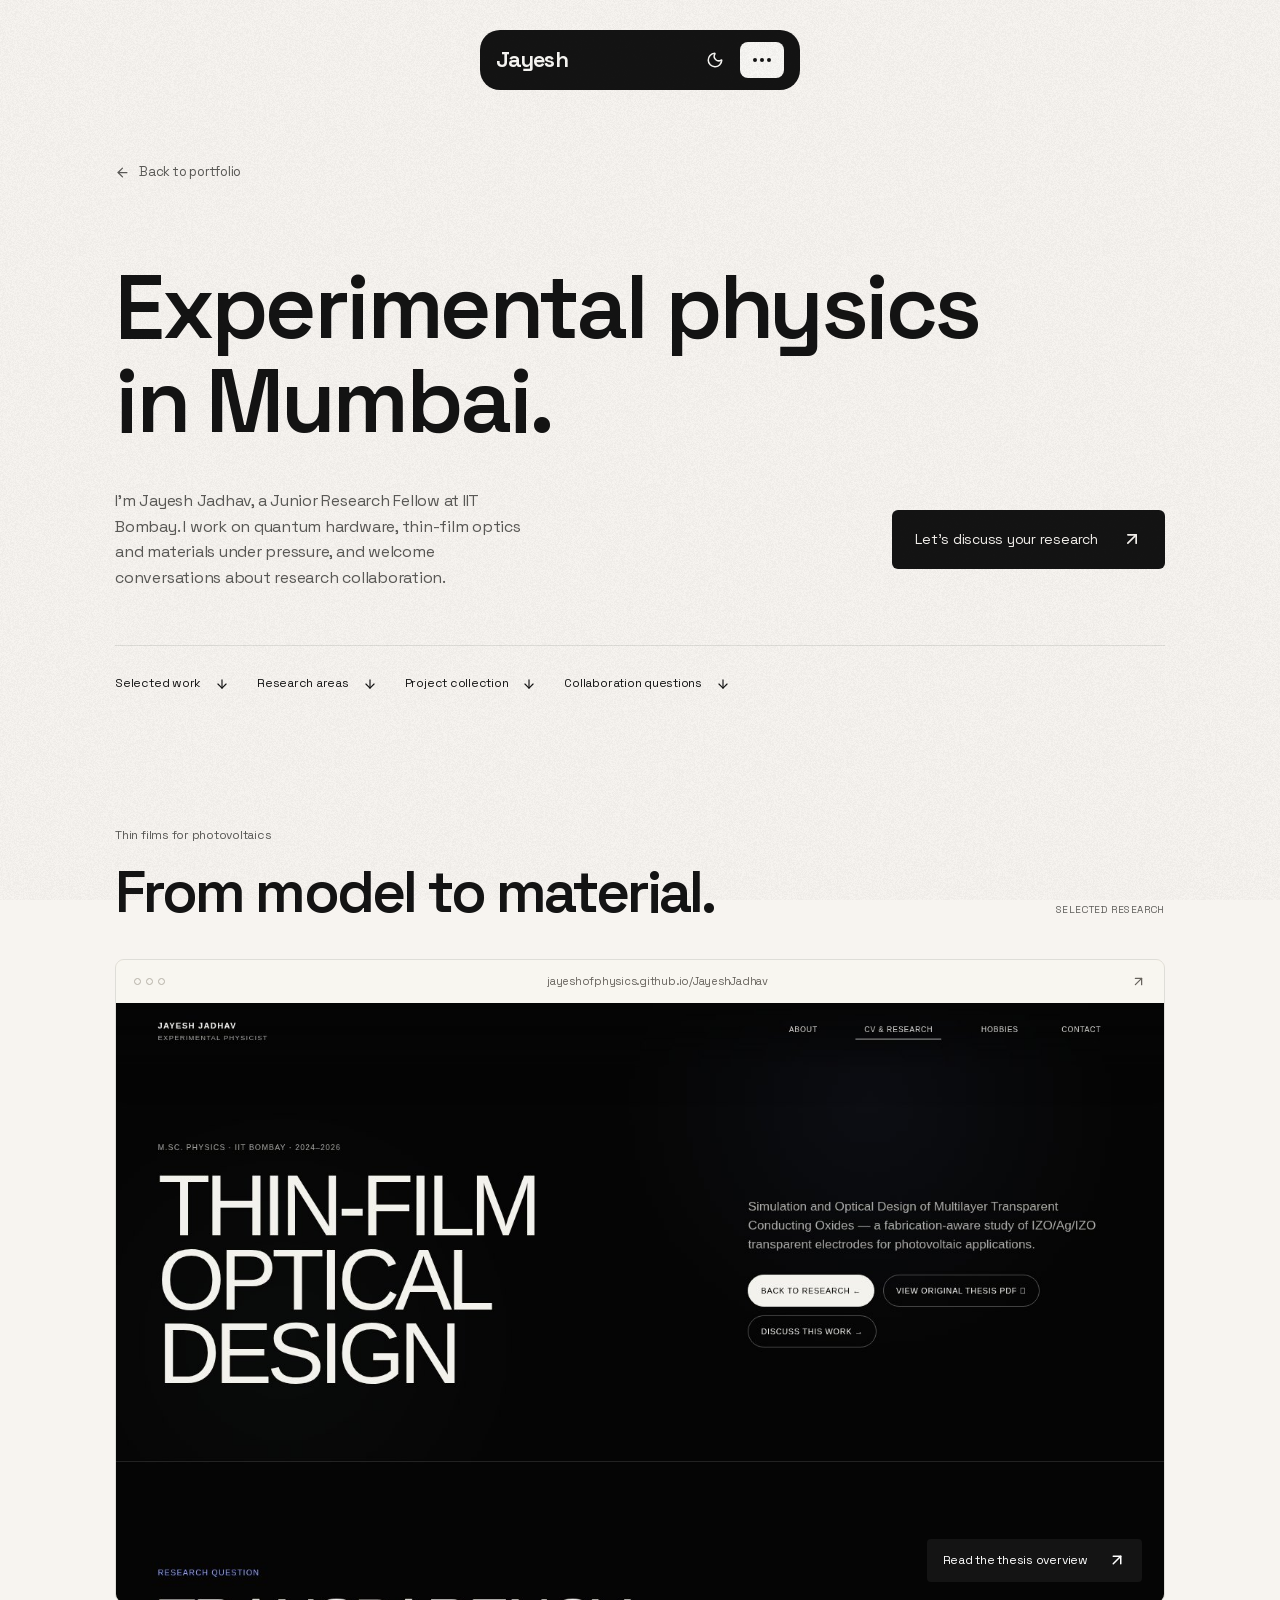
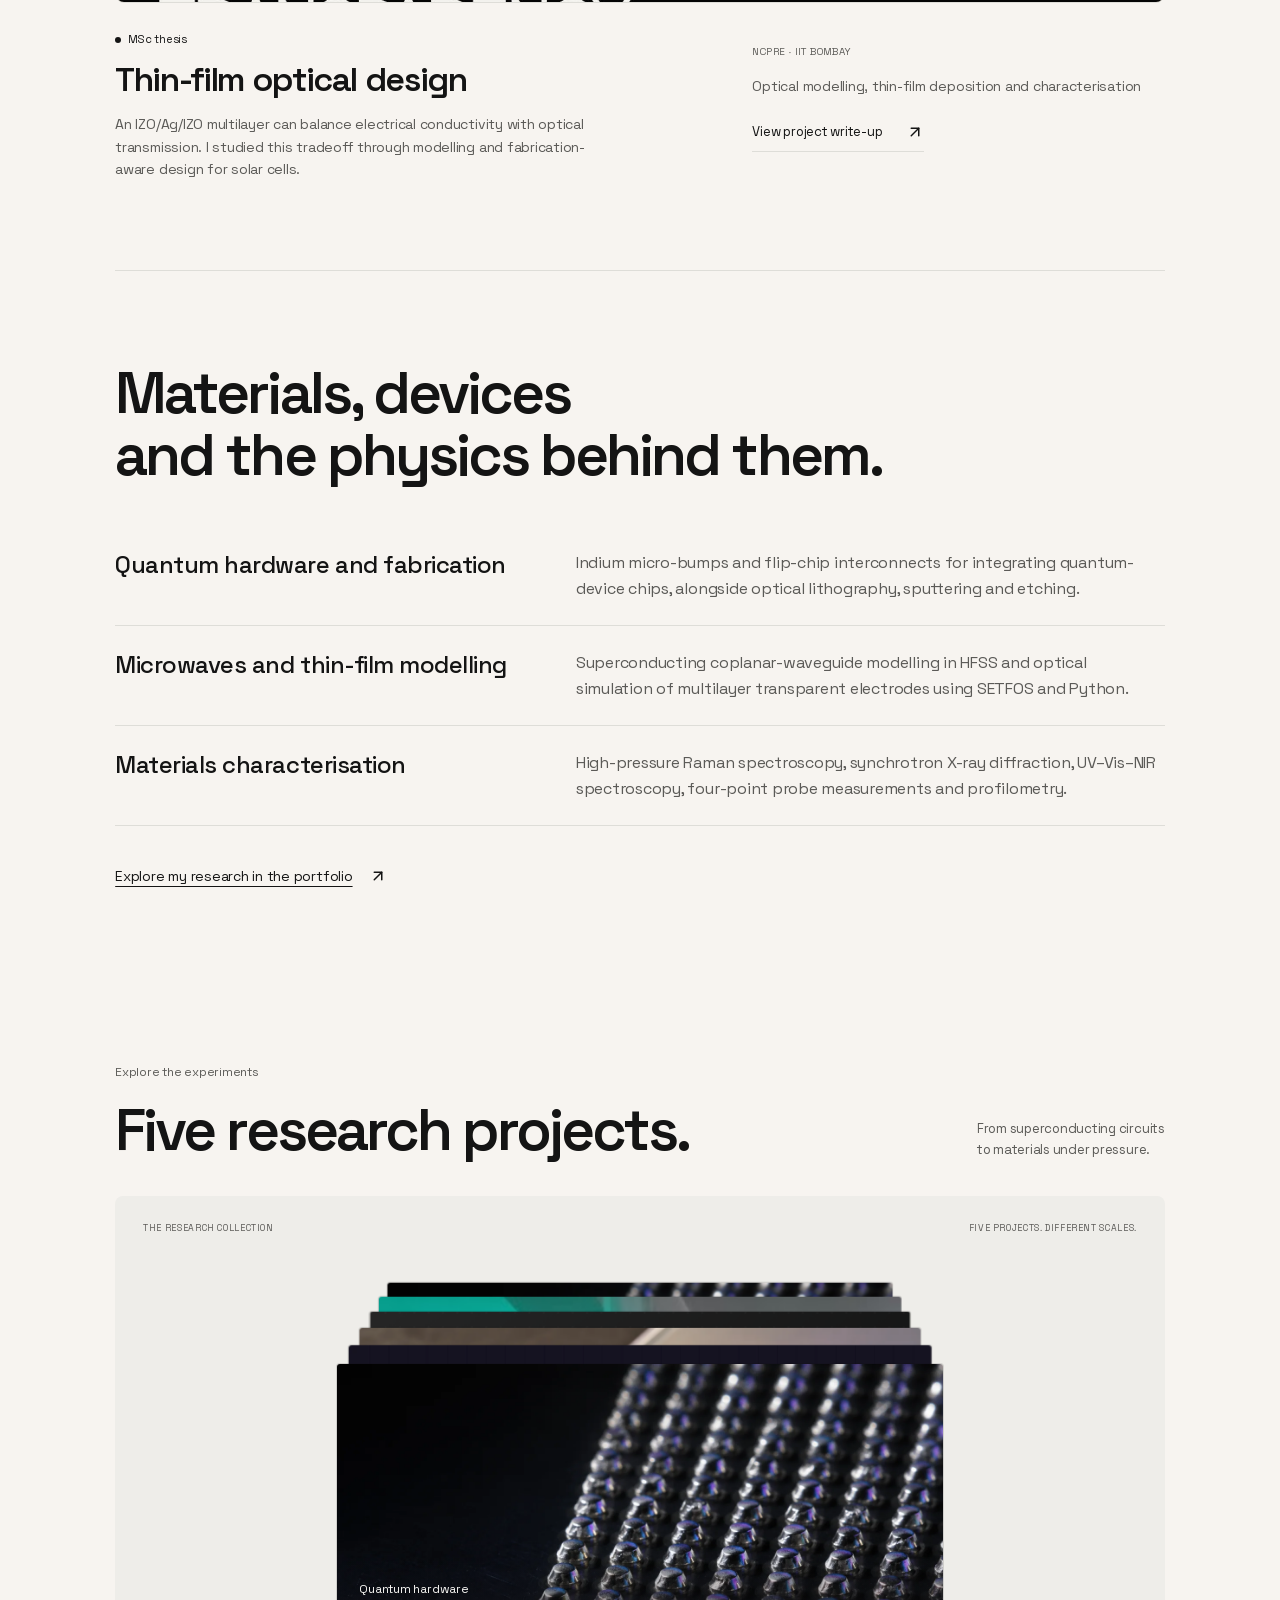
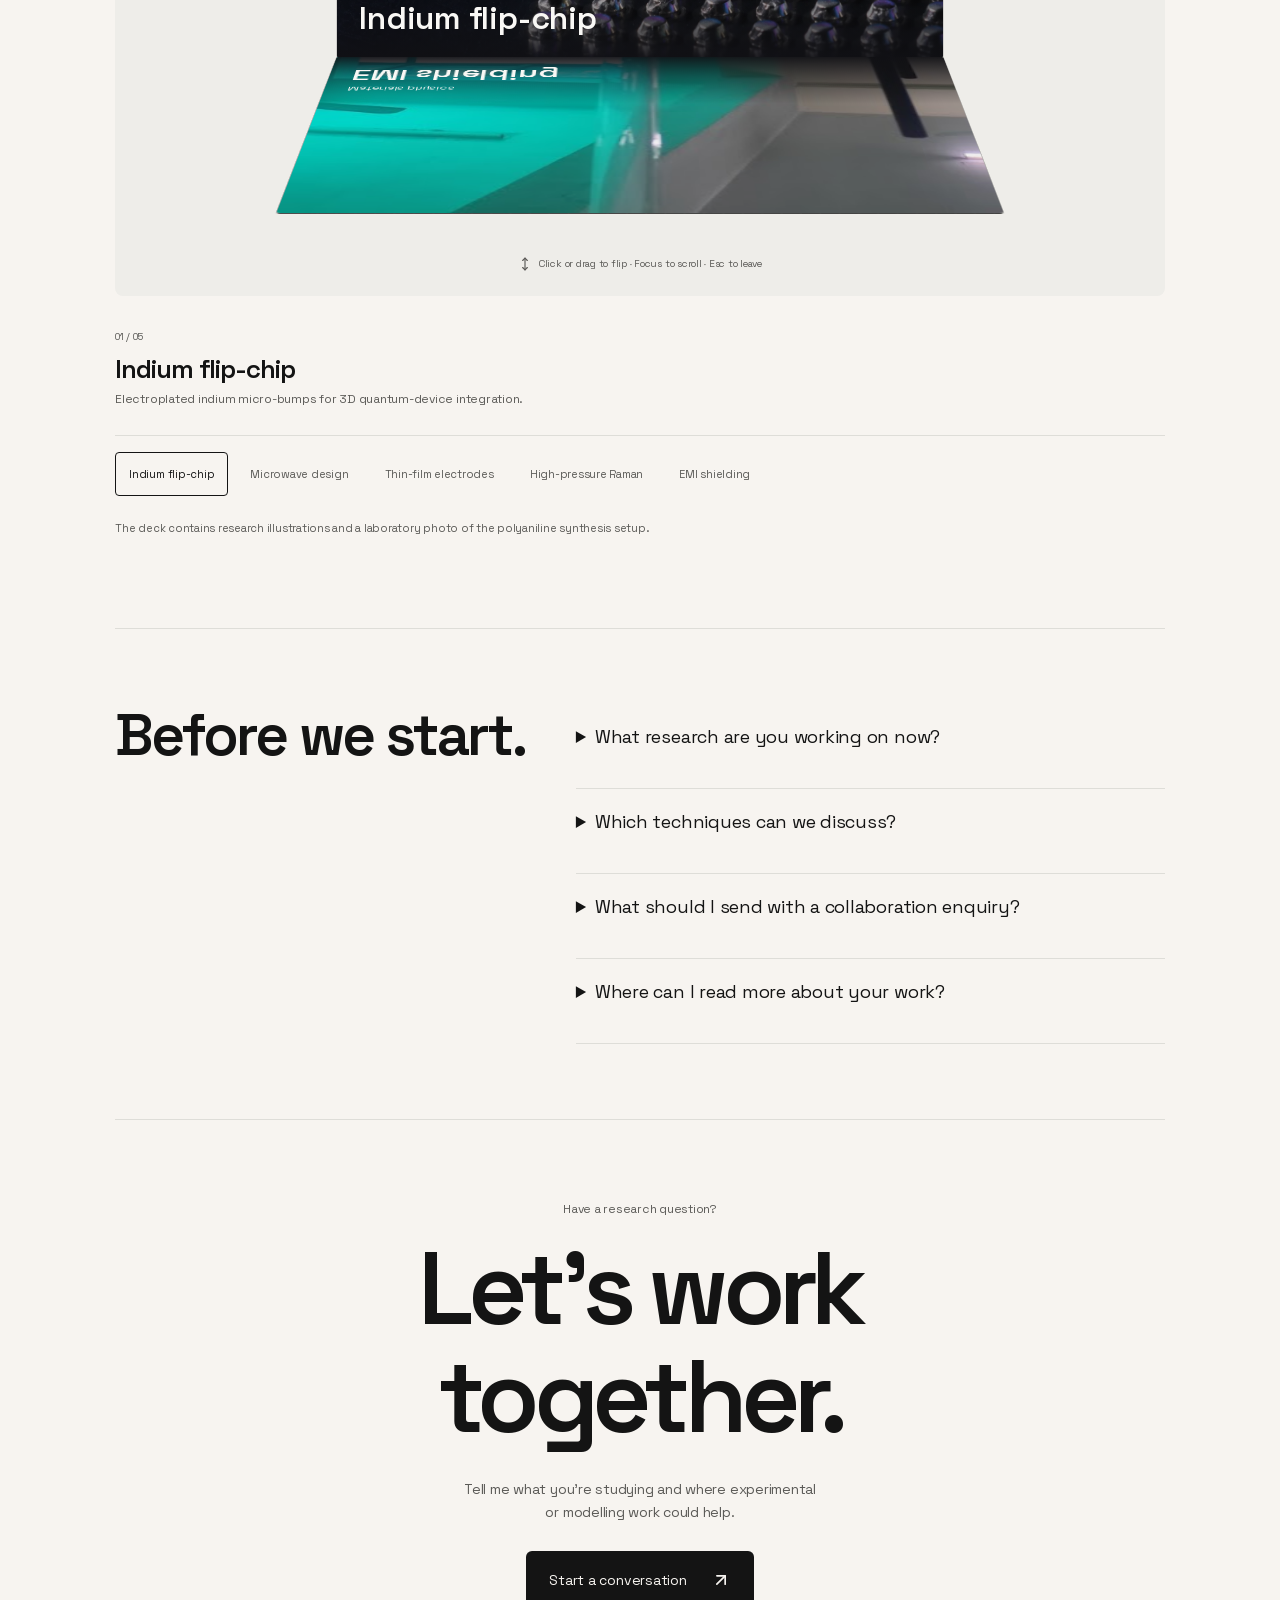
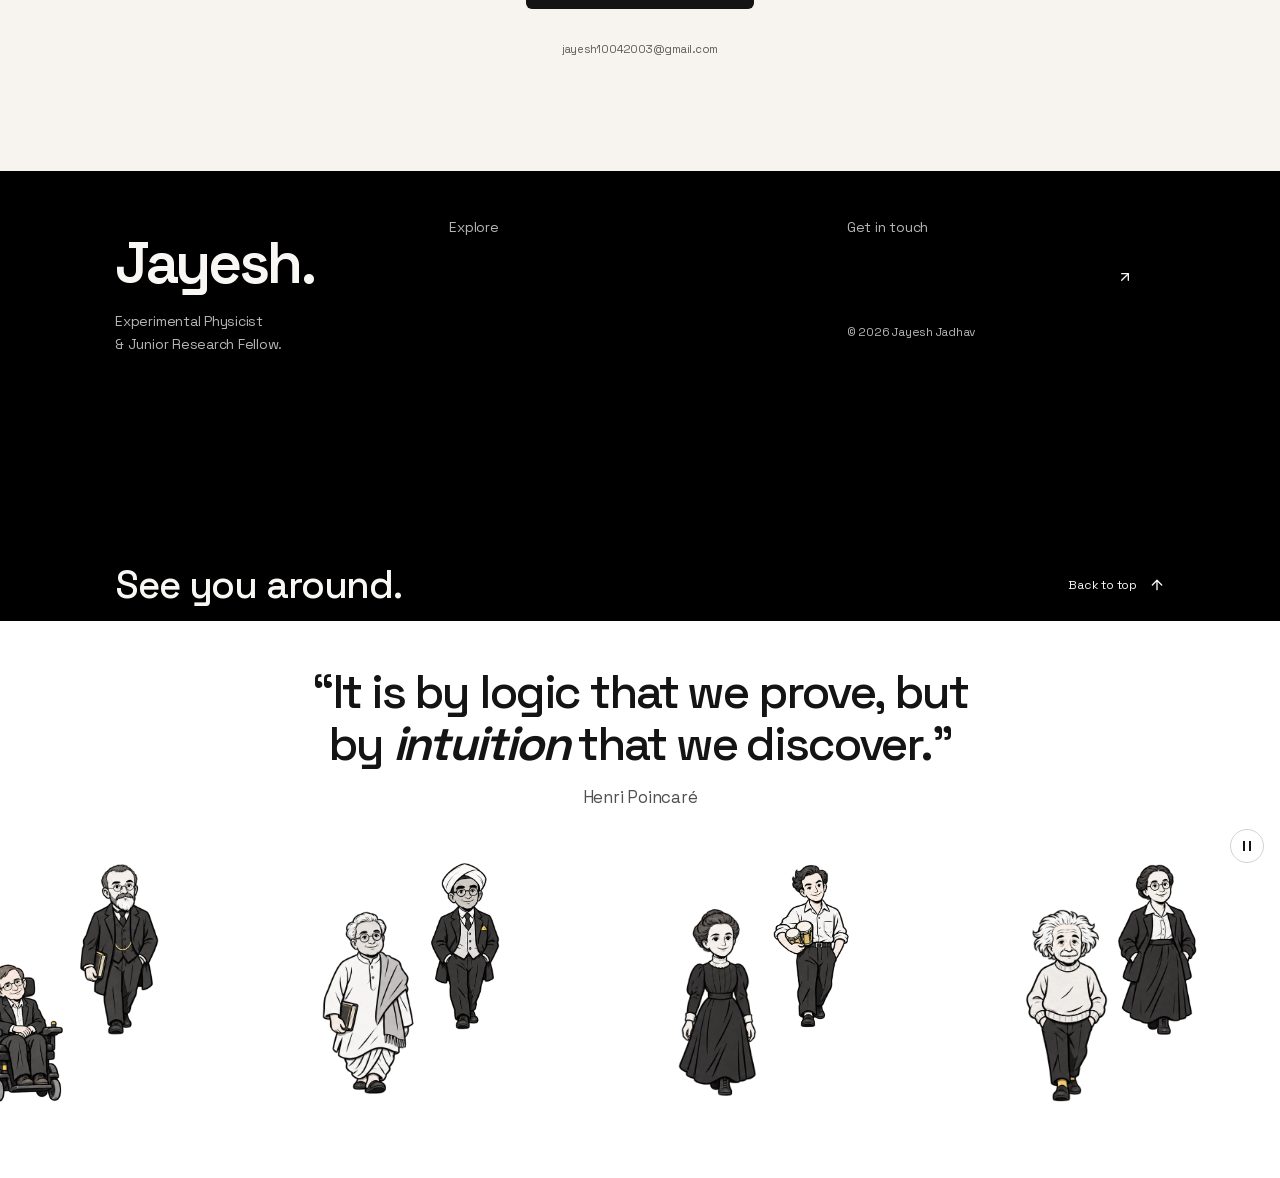
==== commit 36d4f538: "Add Poincare quote and illustrated physicist footer" ====
--- a/research/index.html
+++ b/research/index.html
@@ -1185,38 +1185,31 @@
               </svg>
             </a>
           </div>
-          <p id="research-crowd-description" class="sr-only">
-            An illustrated crowd passes a stationary figure in a street scene.
-          </p>
-          <button
-            type="button"
-            class="footer-crowd-scene"
-            aria-label="JAYESH. Pause crowd animation"
-            aria-describedby="research-crowd-description"
-            aria-pressed="false"
-            data-cast-size="105"
-            data-ready="false"
-          >
-            <span class="footer-crowd-name" aria-hidden="true">JAYESH.</span>
-            <canvas
-              class="footer-crowd-layer footer-crowd-back"
-              aria-hidden="true"
-            ></canvas>
-            <img
-              class="footer-crowd-portrait"
-              src="../assets/reference-crowd/jayesh-standing.webp"
-              alt=""
-              width="360"
-              height="1080"
-              loading="lazy"
-            />
-            <canvas
-              class="footer-crowd-layer footer-crowd-front"
-              aria-hidden="true"
-            ></canvas>
-          </button>
-          <div class="footer-scene-bottom wrap">
-            <small>Finally, some traffic on my website.</small>
+          <div class="footer-exhibit" id="footer-quote">
+            <figure class="footer-quotation wrap">
+              <blockquote>
+                <p>“It is by logic that we prove, but by <em>intuition</em> that we discover.”</p>
+              </blockquote>
+              <figcaption>Henri Poincaré</figcaption>
+            </figure>
+            <p id="physicist-crowd-description" class="sr-only">
+              Cartoons of Henri Poincaré, Albert Einstein, Marie Curie, C. V. Raman,
+              Satyendra Nath Bose, Richard Feynman, Emmy Noether, and Stephen Hawking
+              cross the scene.
+            </p>
+            <button
+              type="button"
+              class="footer-crowd-scene"
+              aria-label="Pause physicist animation"
+              aria-describedby="physicist-crowd-description"
+              aria-pressed="false"
+              data-ready="false"
+              disabled
+            >
+              <canvas class="footer-crowd-layer footer-crowd-back" aria-hidden="true"></canvas>
+              <canvas class="footer-crowd-layer footer-crowd-front" aria-hidden="true"></canvas>
+              <span class="footer-crowd-control" aria-hidden="true"></span>
+            </button>
           </div>
         </div>
       </footer>
--- a/reference-crowd.css
+++ b/reference-crowd.css
@@ -1,2 +1,203 @@
-/* Animated footer. Adapted from the reference design with permission. */
-.site-footer:has(.footer-finale){color:#f8f7f4;box-sizing:border-box;background:#000;grid-template-rows:auto minmax(0,1fr);height:100svh;min-height:600px;padding-top:clamp(24px,5svh,48px);display:grid}.site-footer:has(.footer-finale) .footer-identity>p{color:#b5b5b5}.site-footer:has(.footer-finale) .footer-top nav>p{color:#b5b5b5}.site-footer:has(.footer-finale) .footer-contact>p{color:#b5b5b5}.site-footer:has(.footer-finale) .footer-contact>span{color:#b5b5b5}.site-footer:has(.footer-finale) .footer-top nav a{color:#f8f7f4}.site-footer:has(.footer-finale) a:focus-visible{outline-offset:5px;outline:2px solid #f8f7f4}.footer-crowd-scene:focus-visible{outline-offset:-4px;outline:2px solid #141414}.footer-finale{grid-template-rows:44px minmax(0,1fr) 62px;min-height:0;margin-top:clamp(20px,4svh,40px);display:grid}.footer-finale-heading{justify-content:space-between;align-items:center;gap:20px;display:flex}.footer-finale-heading p{letter-spacing:-.03em;margin:0;font-size:clamp(26px,3vw,42px);font-weight:500;line-height:1.15}.footer-finale-heading>a{align-items:center;gap:12px;min-height:44px;font-size:12px;display:flex}.footer-crowd-scene{isolation:isolate;color:#141414;width:100%;height:auto;min-height:0;font:inherit;cursor:pointer;-webkit-tap-highlight-color:transparent;background:#fff;border:0;margin-top:14px;padding:0;display:block;position:relative;overflow:hidden}.footer-crowd-scene:disabled{cursor:default}.footer-crowd-name{text-align:center;letter-spacing:-.04em;color:#ececec;-webkit-user-select:none;user-select:none;width:100%;font-size:clamp(100px,22.7vw,370px);font-weight:800;line-height:1;position:absolute;top:0;left:0}.footer-crowd-layer{pointer-events:none;width:100%;height:100%;position:absolute;inset:0}.footer-crowd-back{z-index:1}.footer-crowd-portrait{z-index:2;object-fit:contain;pointer-events:none;width:auto;max-width:none;height:min(365px,100% - 24px);position:absolute;bottom:12px;left:50%;transform:translate(-50%)}.footer-crowd-front{z-index:3}.footer-scene-bottom{border-top:1px solid #282828;justify-content:space-between;align-items:center;gap:12px;min-height:62px;display:flex}.footer-scene-bottom small{color:#b5b5b5;font-size:10px}.footer-scene-bottom small a{text-underline-offset:3px}.footer-scene-bottom small a:hover{text-decoration:underline}@media (max-width:600px){.site-footer:has(.footer-finale){height:auto;min-height:100svh;padding-top:96px}.site-footer:has(.footer-finale) .footer-top{grid-template-columns:.8fr 1.2fr;gap:12px 20px}.site-footer:has(.footer-finale) .footer-top h2{font-size:26px}.site-footer:has(.footer-finale) .footer-identity>p{margin-top:10px;font-size:12px}.site-footer:has(.footer-finale) .footer-top nav>p{margin-bottom:4px;font-size:12px}.site-footer:has(.footer-finale) .footer-top nav>div{gap:0 16px}.site-footer:has(.footer-finale) .footer-top nav a{min-height:36px;padding:6px 0;font-size:12px}.site-footer:has(.footer-finale) .footer-contact{grid-column:1/-1}.site-footer:has(.footer-finale) .footer-contact>p{display:none}.site-footer:has(.footer-finale) .footer-contact a{min-height:32px;font-size:12px}.site-footer:has(.footer-finale) .footer-contact>span{margin-top:0;font-size:10px}.footer-finale{grid-template-rows:44px minmax(0,1fr) 84px;margin-top:12px}.footer-finale-heading{gap:12px}.footer-finale-heading>a{gap:7px;font-size:11px}.footer-crowd-scene{touch-action:pan-y pinch-zoom;min-height:clamp(320px,48svh,420px);margin-top:14px}.footer-crowd-name{font-size:30vw;top:7px}.footer-crowd-portrait{height:min(clamp(220px,30svh,260px),100% - 24px)}.footer-scene-bottom{box-sizing:border-box;min-height:84px;padding-bottom:40px;padding-right:48px}}
+.site-footer:has(.footer-finale) {
+  display: grid;
+  grid-template-rows: auto 1fr;
+  min-height: max(600px, 100svh);
+  padding-top: clamp(24px, 5svh, 48px);
+  background: #000;
+  color: #f8f7f4;
+}
+
+.site-footer:has(.footer-finale) .footer-identity > p,
+.site-footer:has(.footer-finale) .footer-top nav > p,
+.site-footer:has(.footer-finale) .footer-contact > p,
+.site-footer:has(.footer-finale) .footer-contact > span {
+  color: #b5b5b5;
+}
+
+.site-footer:has(.footer-finale) .footer-top nav a {
+  color: #f8f7f4;
+}
+
+.site-footer:has(.footer-finale) a:focus-visible {
+  outline: 2px solid #f8f7f4;
+  outline-offset: 5px;
+}
+
+.footer-finale {
+  display: grid;
+  grid-template-rows: auto 1fr;
+  margin-top: clamp(20px, 4svh, 40px);
+}
+
+.footer-finale-heading {
+  display: flex;
+  justify-content: space-between;
+  align-items: center;
+  gap: 20px;
+}
+
+.footer-finale-heading p {
+  margin: 0;
+  font-size: clamp(26px, 3vw, 42px);
+  font-weight: 500;
+  line-height: 1.15;
+  letter-spacing: -.03em;
+}
+
+.footer-finale-heading > a {
+  display: flex;
+  align-items: center;
+  gap: 12px;
+  min-height: 44px;
+  font-size: 12px;
+}
+
+.footer-exhibit {
+  display: grid;
+  grid-template-rows: auto 1fr;
+  min-width: 0;
+  margin-top: 14px;
+  padding-bottom: 62px;
+  background: #fff;
+  color: #141414;
+}
+
+.footer-quotation {
+  margin-block: 0;
+  padding-block: clamp(28px, 5svh, 52px) 10px;
+  text-align: center;
+}
+
+.footer-quotation blockquote {
+  margin: 0;
+}
+
+.footer-quotation blockquote p {
+  max-width: 37ch;
+  margin: 0 auto;
+  font-size: clamp(25px, 3.7vw, 55px);
+  font-weight: 500;
+  line-height: 1.1;
+  letter-spacing: -.045em;
+  text-wrap: balance;
+}
+
+.footer-quotation em {
+  font-weight: 650;
+}
+
+.footer-quotation figcaption {
+  margin-top: 15px;
+  color: #505050;
+  font-size: clamp(13px, 1.35vw, 17px);
+  line-height: 1.4;
+}
+
+.footer-crowd-scene {
+  position: relative;
+  display: block;
+  isolation: isolate;
+  width: 100%;
+  min-height: clamp(196px, 33svh, 350px);
+  overflow: hidden;
+  border: 0;
+  padding: 0;
+  color: inherit;
+  background: transparent;
+  font: inherit;
+  cursor: pointer;
+  touch-action: pan-y pinch-zoom;
+  -webkit-tap-highlight-color: transparent;
+}
+
+.footer-crowd-scene:disabled {
+  opacity: 1;
+  cursor: default;
+}
+
+.footer-crowd-scene:focus-visible {
+  outline: 2px solid #141414;
+  outline-offset: -4px;
+}
+
+.footer-crowd-layer {
+  position: absolute;
+  inset: 0;
+  width: 100%;
+  height: 100%;
+  pointer-events: none;
+}
+
+.footer-crowd-back { z-index: 1; }
+.footer-crowd-front { z-index: 2; }
+
+.footer-crowd-control {
+  position: absolute;
+  top: 10px;
+  right: 16px;
+  z-index: 3;
+  display: none;
+  place-items: center;
+  width: 34px;
+  height: 34px;
+  border: 1px solid #d3d3d3;
+  border-radius: 50%;
+  background: #fff;
+}
+
+.footer-crowd-scene[data-ready="true"]:enabled .footer-crowd-control {
+  display: grid;
+}
+
+.footer-crowd-control::before {
+  width: 8px;
+  height: 10px;
+  border-inline: 2px solid currentColor;
+  content: '';
+}
+
+.footer-crowd-scene[aria-pressed="true"] .footer-crowd-control::before {
+  width: 0;
+  height: 0;
+  border: 5px solid transparent;
+  border-left: 8px solid currentColor;
+  border-right: 0;
+  margin-left: 2px;
+}
+
+@media (max-width: 600px) {
+  .site-footer:has(.footer-finale) { padding-top: 96px; }
+  .site-footer:has(.footer-finale) .footer-top {
+    grid-template-columns: .8fr 1.2fr;
+    gap: 12px 20px;
+  }
+  .site-footer:has(.footer-finale) .footer-top h2 { font-size: 26px; }
+  .site-footer:has(.footer-finale) .footer-identity > p {
+    margin-top: 10px;
+    font-size: 12px;
+  }
+  .site-footer:has(.footer-finale) .footer-top nav > p {
+    margin-bottom: 4px;
+    font-size: 12px;
+  }
+  .site-footer:has(.footer-finale) .footer-top nav > div { gap: 0 16px; }
+  .site-footer:has(.footer-finale) .footer-top nav a {
+    min-height: 36px;
+    padding: 6px 0;
+    font-size: 12px;
+  }
+  .site-footer:has(.footer-finale) .footer-contact { grid-column: 1/-1; }
+  .site-footer:has(.footer-finale) .footer-contact > p { display: none; }
+  .site-footer:has(.footer-finale) .footer-contact a {
+    min-height: 32px;
+    font-size: 12px;
+  }
+  .site-footer:has(.footer-finale) .footer-contact > span {
+    margin-top: 0;
+    font-size: 10px;
+  }
+  .footer-finale { margin-top: 12px; }
+  .footer-finale-heading { gap: 12px; }
+  .footer-finale-heading > a { gap: 7px; font-size: 11px; }
+  .footer-crowd-control { right: 10px; }
+}
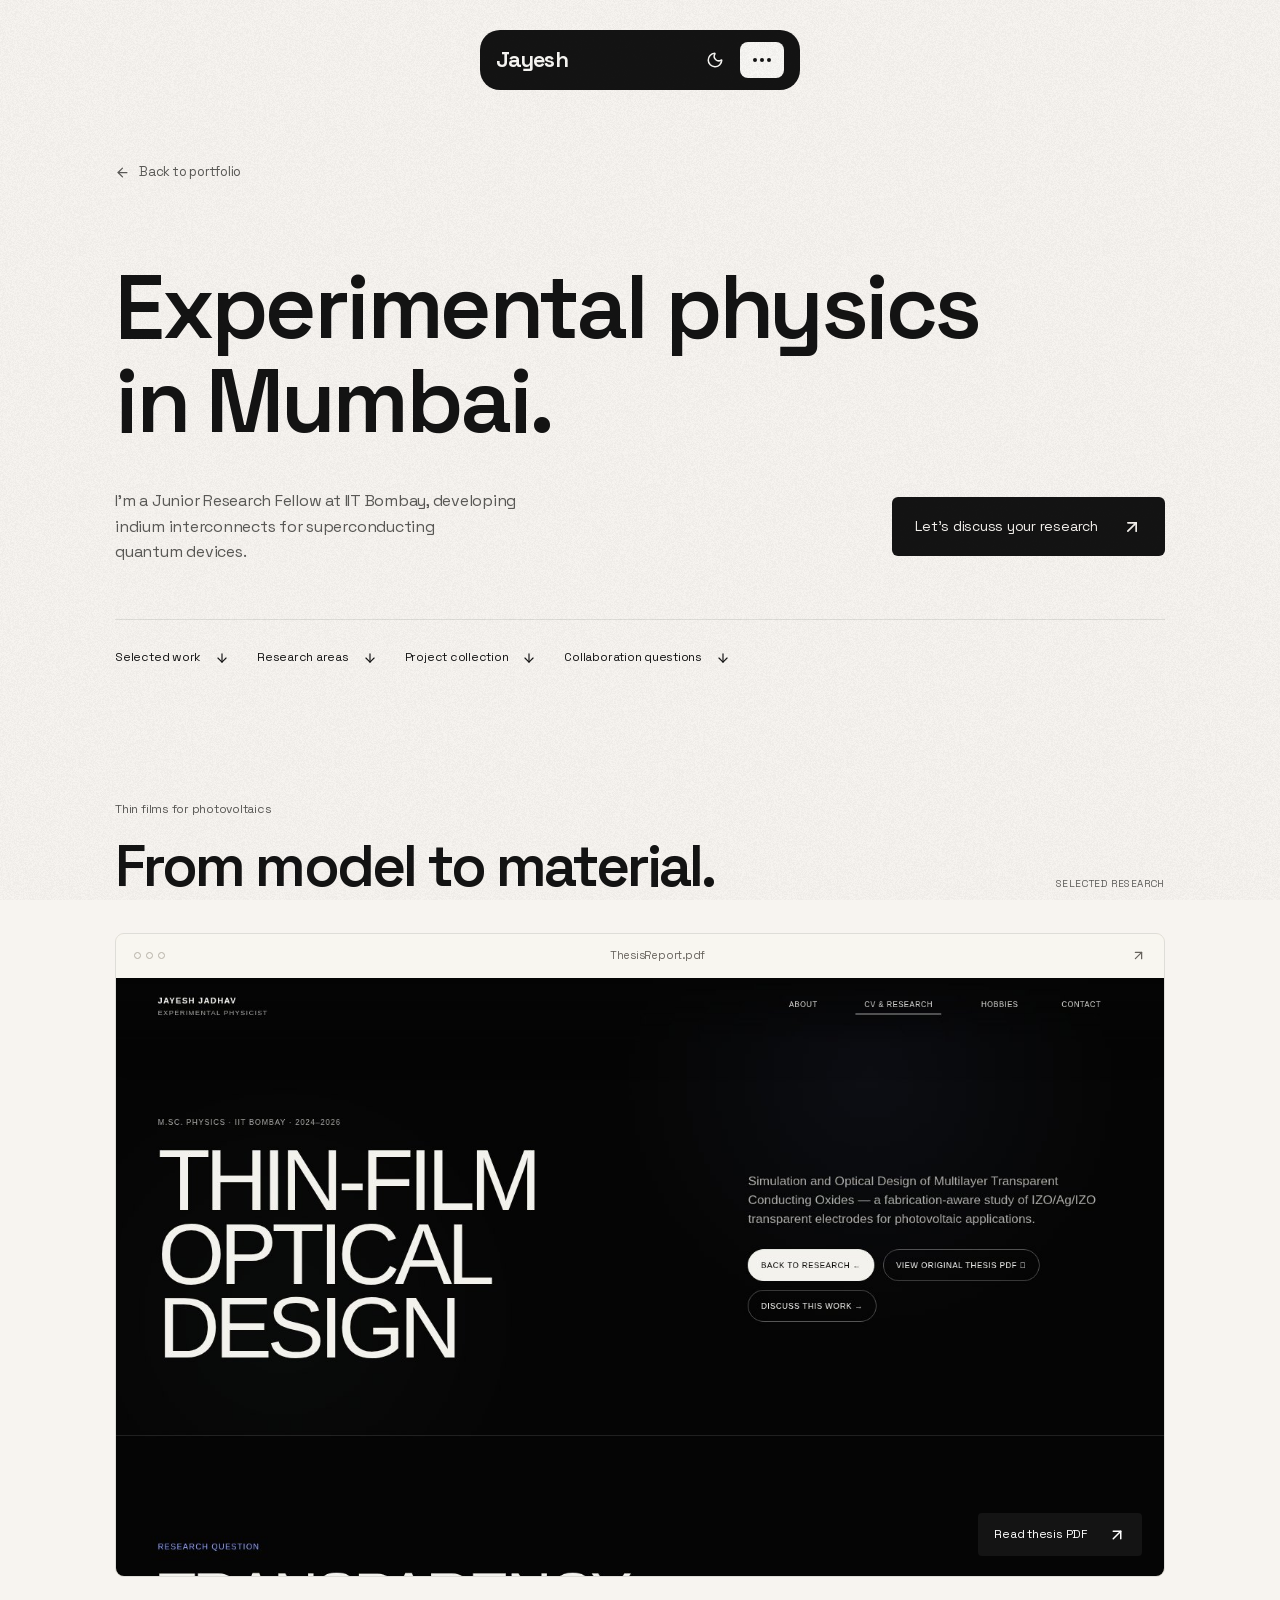
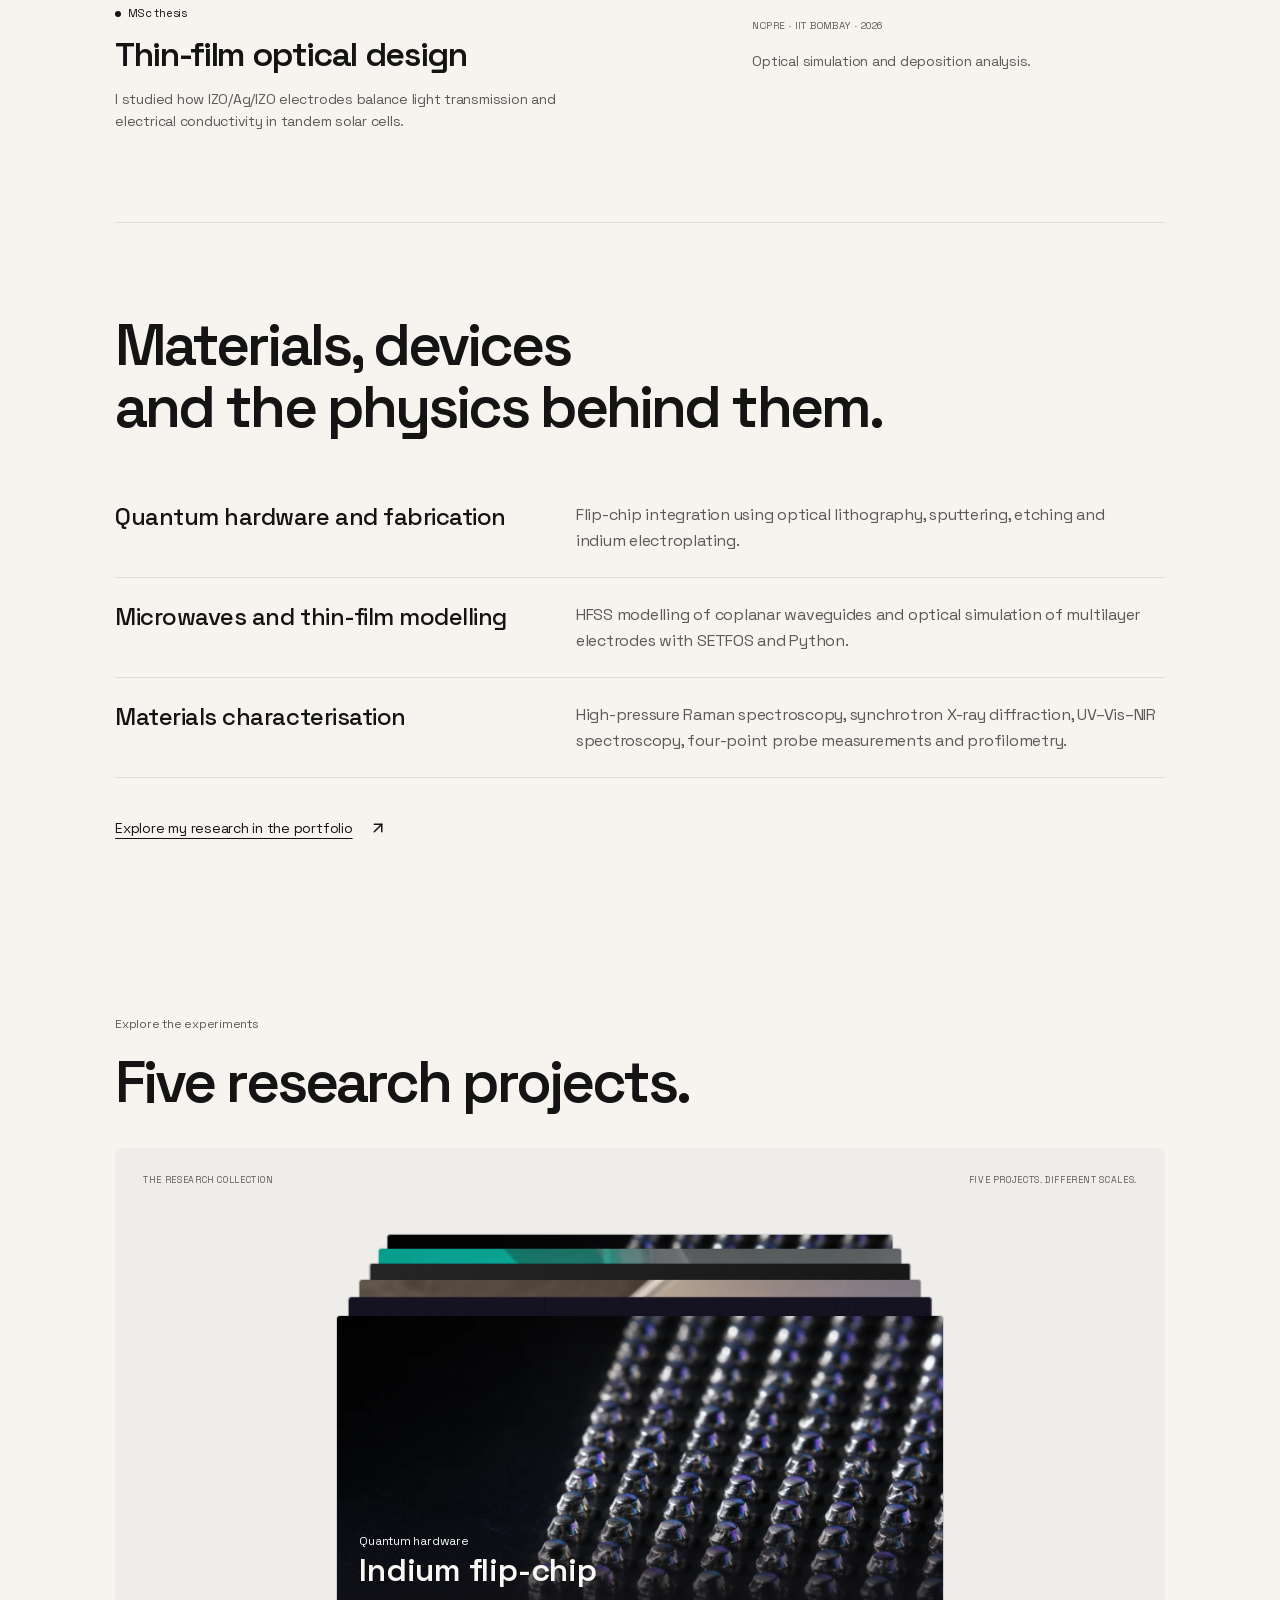
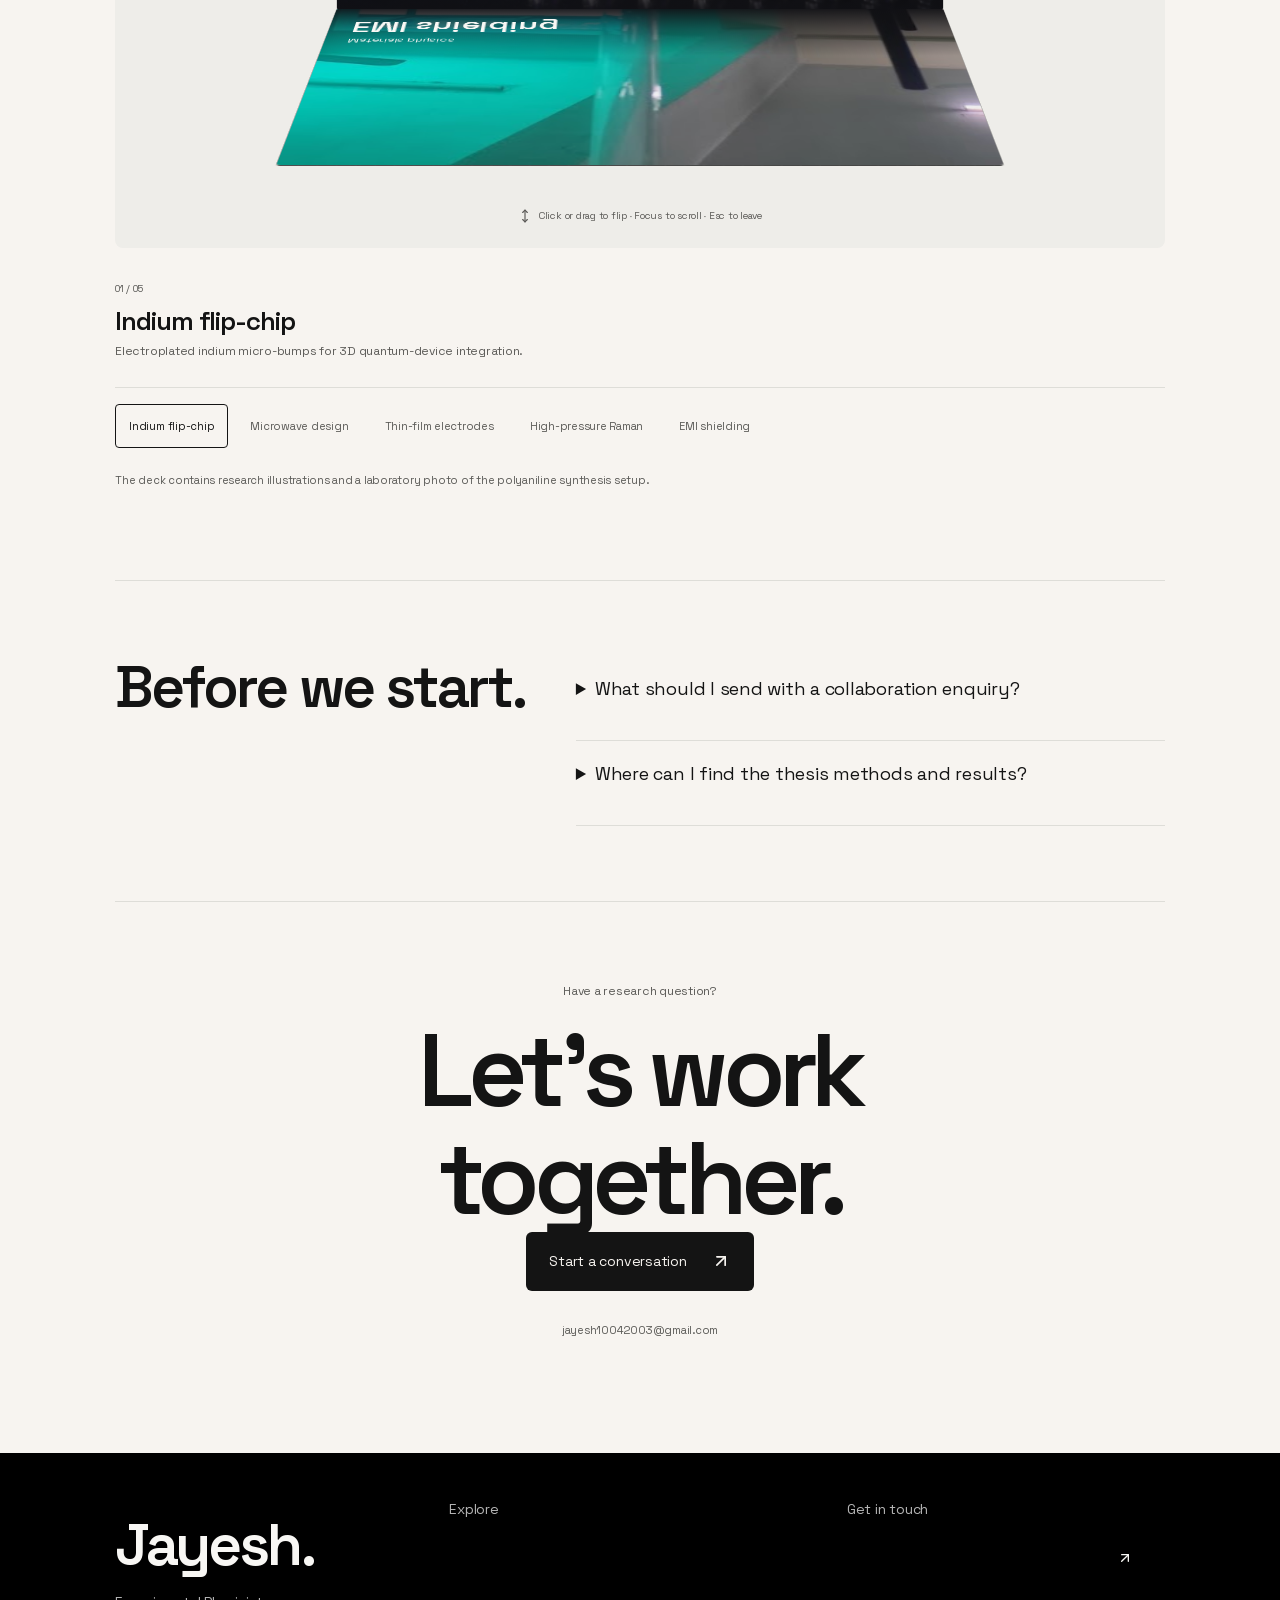
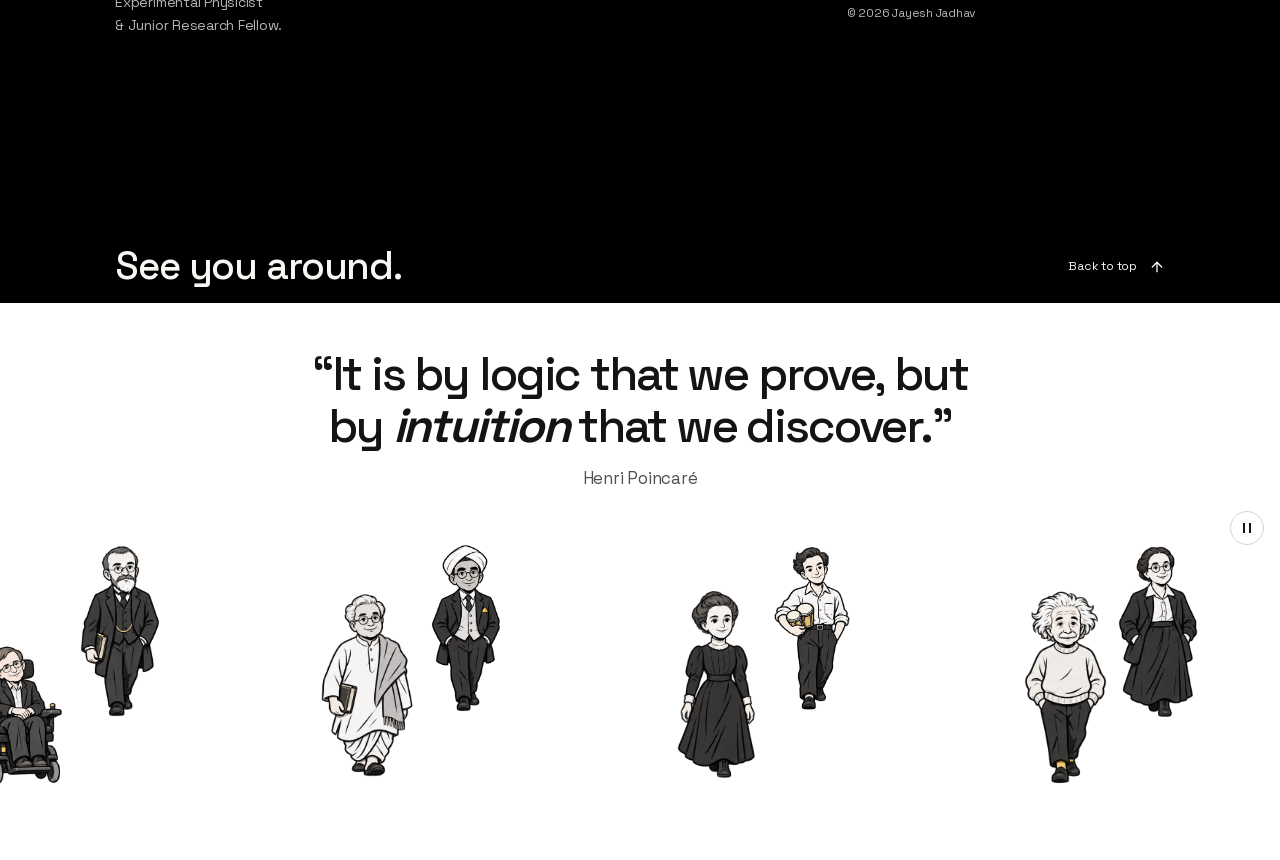
==== commit 4b0d935a: "Streamline collaboration copy and link the original thesis PDF" ====
--- a/research/index.html
+++ b/research/index.html
@@ -437,9 +437,8 @@
           </div>
           <div class="freelance-hero-bottom">
             <p>
-              I’m Jayesh Jadhav, a Junior Research Fellow at IIT Bombay. I work
-              on quantum hardware, thin-film optics and materials under
-              pressure, and welcome conversations about research collaboration.
+              I’m a Junior Research Fellow at IIT Bombay, developing indium
+              interconnects for superconducting quantum devices.
             </p>
             <a
               class="fl-primary"
@@ -556,9 +555,8 @@
           </div>
           <a
             class="elite-preview"
-            href="https://jayeshofphysics.github.io/JayeshJadhav/thesis-report.html"
-            target="_blank"
-            rel="noopener noreferrer"
+            href="https://jayeshofphysics.github.io/JayeshJadhav/Assets/ThesisReport.pdf"
+            aria-label="Read thesis PDF"
           >
             <div class="elite-browser">
               <span aria-hidden="true">
@@ -566,7 +564,7 @@
                 <i></i>
                 <i></i>
               </span>
-              <span>jayeshofphysics.github.io/JayeshJadhav</span>
+              <span>ThesisReport.pdf</span>
               <svg
                 xmlns="http://www.w3.org/2000/svg"
                 width="15"
@@ -591,11 +589,11 @@
                 height="824"
                 loading="lazy"
                 decoding="async"
-                alt="Preview of Jayesh Jadhav’s published thesis overview on thin-film optical design"
+                alt=""
               />
             </div>
             <span class="elite-visit"
-              >Read the thesis overview
+              >Read thesis PDF
               <svg
                 xmlns="http://www.w3.org/2000/svg"
                 width="18"
@@ -619,38 +617,13 @@
               <span class="fl-live"> <span></span> MSc thesis</span>
               <h3>Thin-film optical design</h3>
               <p>
-                An IZO/Ag/IZO multilayer can balance electrical conductivity
-                with optical transmission. I studied this tradeoff through
-                modelling and fabrication-aware design for solar cells.
+                I studied how IZO/Ag/IZO electrodes balance light transmission
+                and electrical conductivity in tandem solar cells.
               </p>
             </div>
             <div class="elite-delivery">
-              <span>NCPRE · IIT BOMBAY</span>
-              <p>
-                Optical modelling, thin-film deposition and characterisation
-              </p>
-              <a
-                href="https://jayeshofphysics.github.io/JayeshJadhav/thesis-report.html"
-                target="_blank"
-                rel="noopener noreferrer"
-                >View project write-up
-                <svg
-                  xmlns="http://www.w3.org/2000/svg"
-                  width="18"
-                  height="18"
-                  viewBox="0 0 24 24"
-                  fill="none"
-                  stroke="currentColor"
-                  stroke-width="2"
-                  stroke-linecap="round"
-                  stroke-linejoin="round"
-                  class="lucide lucide-arrow-up-right"
-                  aria-hidden="true"
-                >
-                  <path d="M7 7h10v10"></path>
-                  <path d="M7 17 17 7"></path>
-                </svg>
-              </a>
+              <span>NCPRE · IIT BOMBAY · 2026</span>
+              <p>Optical simulation and deposition analysis.</p>
             </div>
           </div>
         </section>
@@ -666,17 +639,15 @@
             <article>
               <h3>Quantum hardware and fabrication</h3>
               <p>
-                Indium micro-bumps and flip-chip interconnects for integrating
-                quantum-device chips, alongside optical lithography, sputtering
-                and etching.
+                Flip-chip integration using optical lithography, sputtering,
+                etching and indium electroplating.
               </p>
             </article>
             <article>
               <h3>Microwaves and thin-film modelling</h3>
               <p>
-                Superconducting coplanar-waveguide modelling in HFSS and optical
-                simulation of multilayer transparent electrodes using SETFOS and
-                Python.
+                HFSS modelling of coplanar waveguides and optical simulation
+                of multilayer electrodes with SETFOS and Python.
               </p>
             </article>
             <article>
@@ -718,9 +689,6 @@
               <span class="fl-eyebrow">Explore the experiments</span>
               <h2 id="demo-heading">Five research projects.</h2>
             </div>
-            <p>
-              From superconducting circuits<br />to materials under pressure.
-            </p>
           </div>
           <div class="demo-collection">
             <div
@@ -963,36 +931,20 @@
           <h2 id="questions-heading">Before we start.</h2>
           <div>
             <details>
-              <summary>What research are you working on now?</summary>
-              <p>
-                I’m a Junior Research Fellow at IIT Bombay, studying indium
-                interconnects and 3D integration for superconducting quantum
-                devices.
-              </p>
-            </details>
-            <details>
-              <summary>Which techniques can we discuss?</summary>
-              <p>
-                My experience spans thin-film deposition, nanofabrication,
-                microwave and optical modelling, Raman spectroscopy, and
-                synchrotron X-ray diffraction.
-              </p>
-            </details>
-            <details>
               <summary>
                 What should I send with a collaboration enquiry?
               </summary>
               <p>
-                Share the research question, the material or device you’re
-                studying, and the experiment or modelling work you have in mind.
+                Share your research question, the material or device you’re
+                studying, and the measurement or model you have in mind.
               </p>
             </details>
             <details>
-              <summary>Where can I read more about your work?</summary>
+              <summary>Where can I find the thesis methods and results?</summary>
               <p>
-                The research section of my portfolio has project summaries. The
-                selected work above links to my published thesis overview and
-                its original report.
+                Chapter 2 of the <a href="#selected-work">thesis PDF</a> covers
+                the simulations and results. Chapter 3 compares sputtering and
+                thermal evaporation.
               </p>
             </details>
           </div>
@@ -1003,10 +955,6 @@
         >
           <span class="fl-eyebrow">Have a research question?</span>
           <h2 id="freelance-cta-heading">Let’s work<br />together.</h2>
-          <p>
-            Tell me what you’re studying and where experimental or modelling
-            work could help.
-          </p>
           <a
             class="fl-primary"
             href="mailto:jayesh10042003@gmail.com?subject=Research%20collaboration"
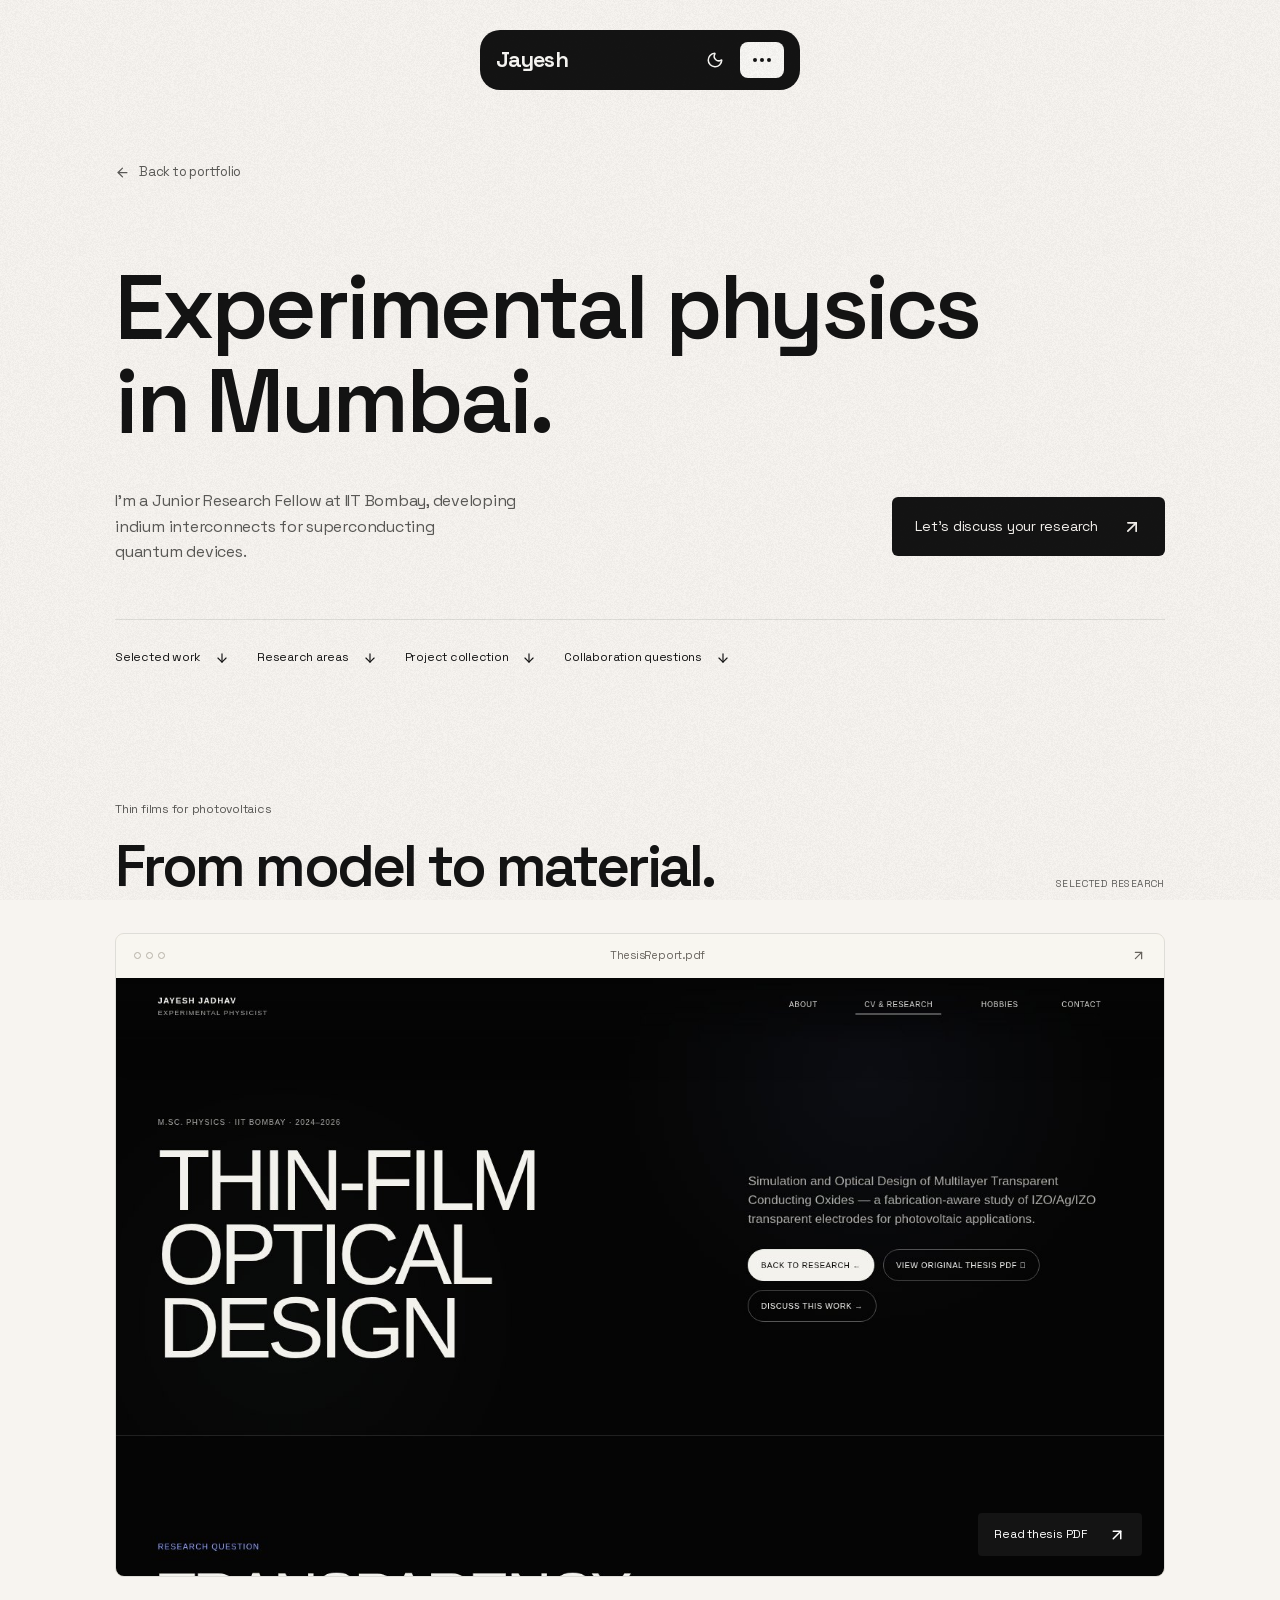
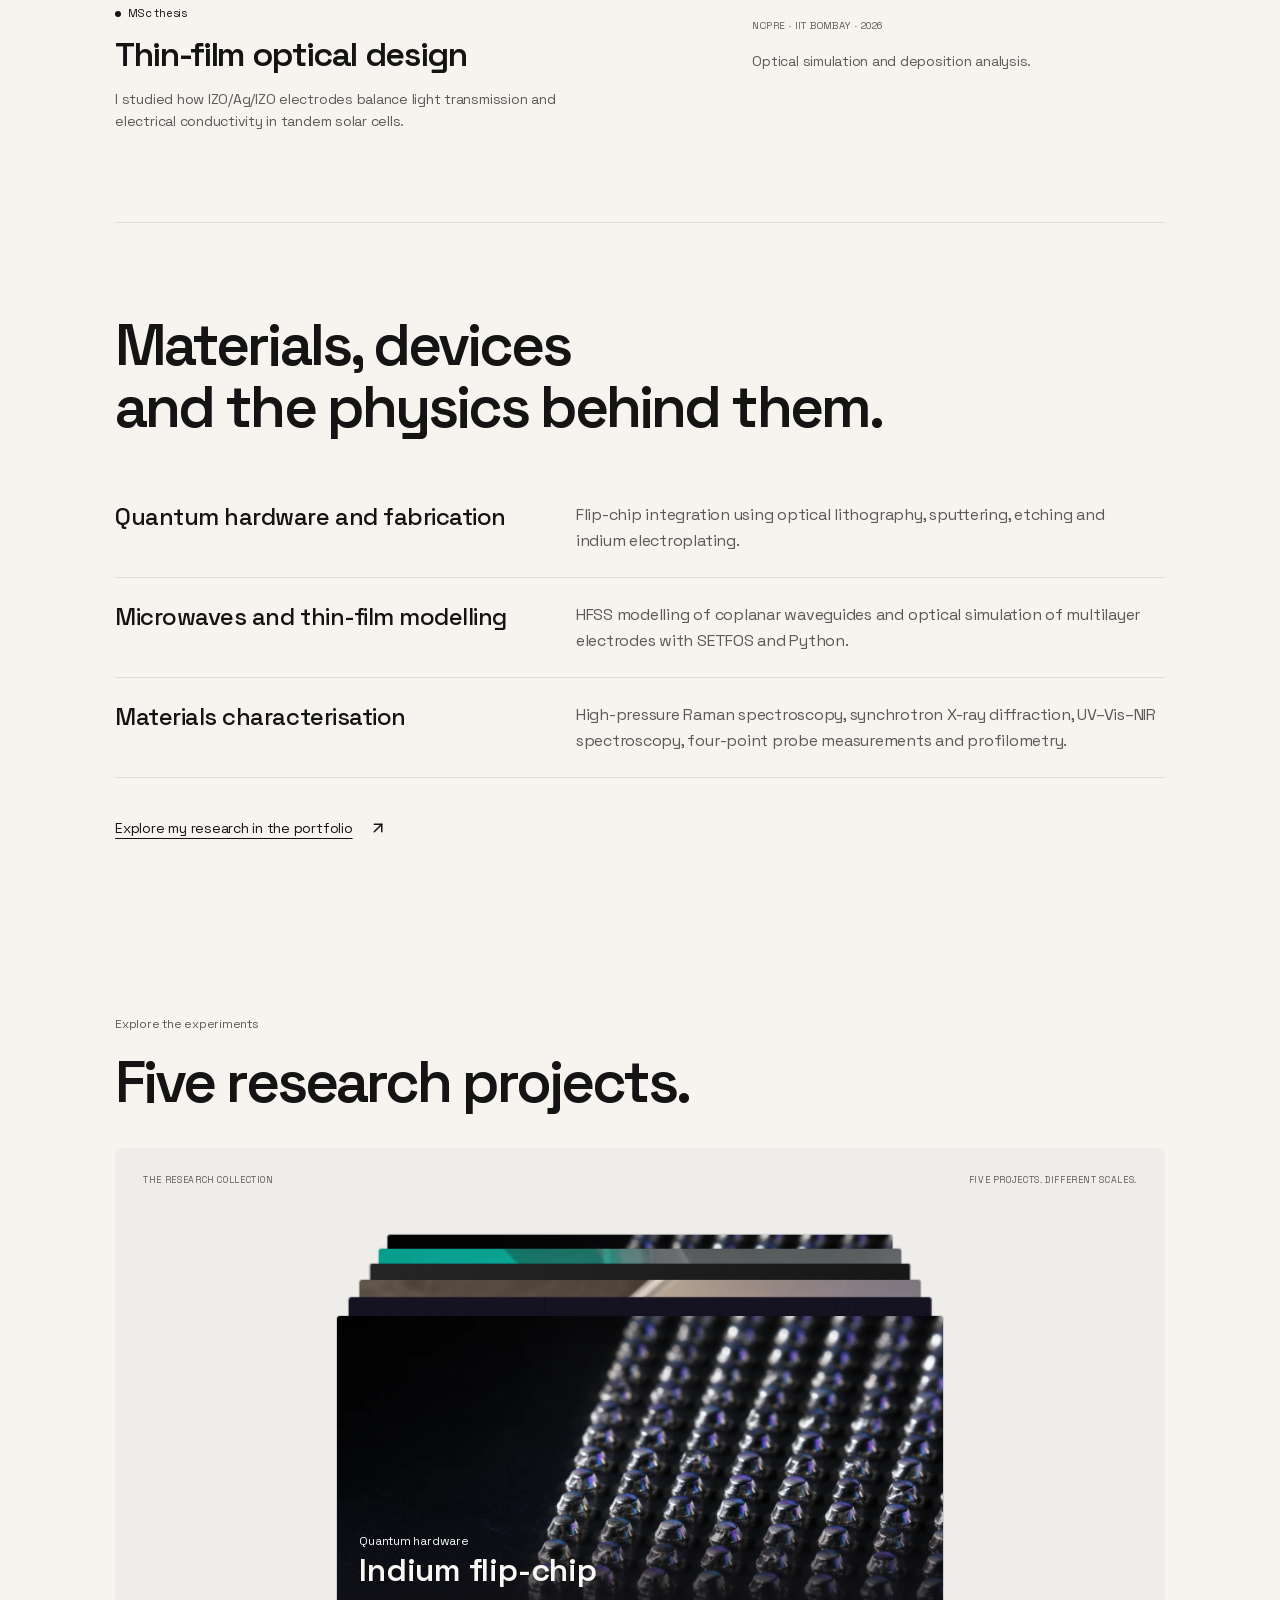
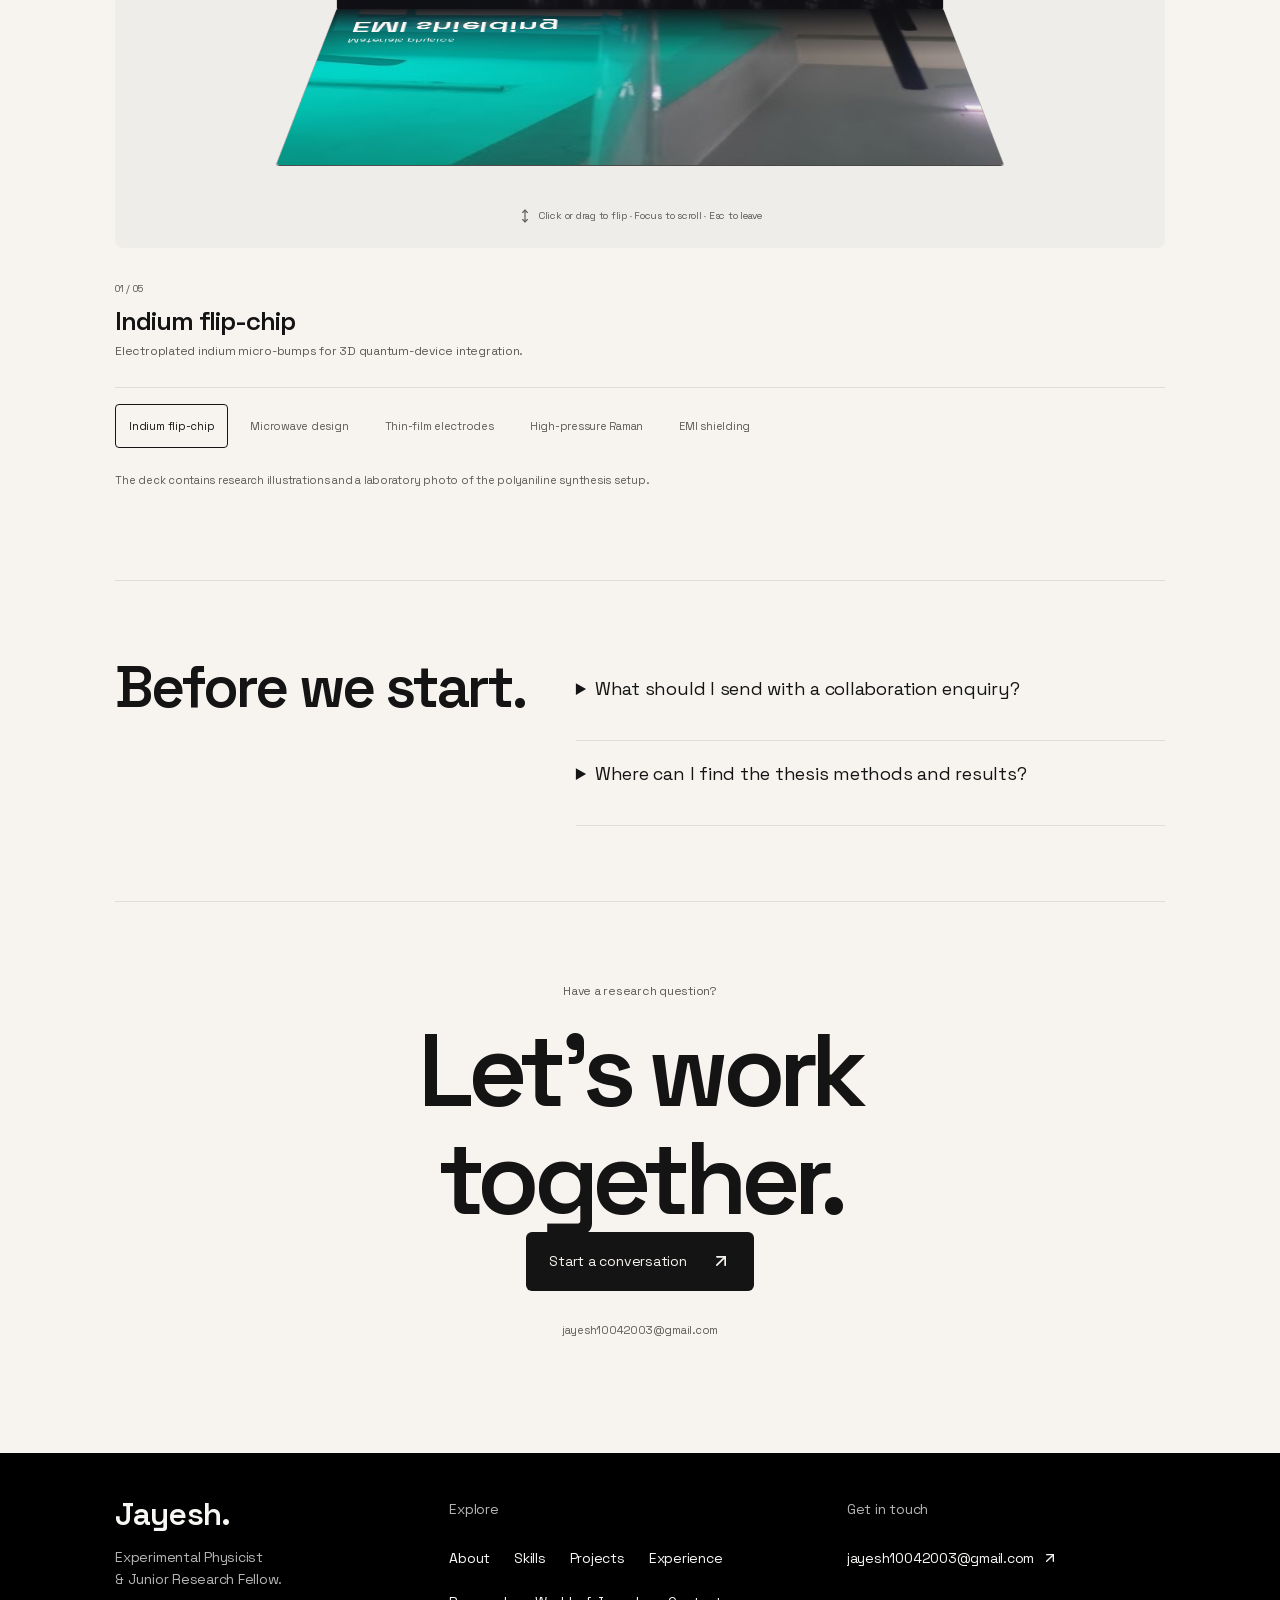
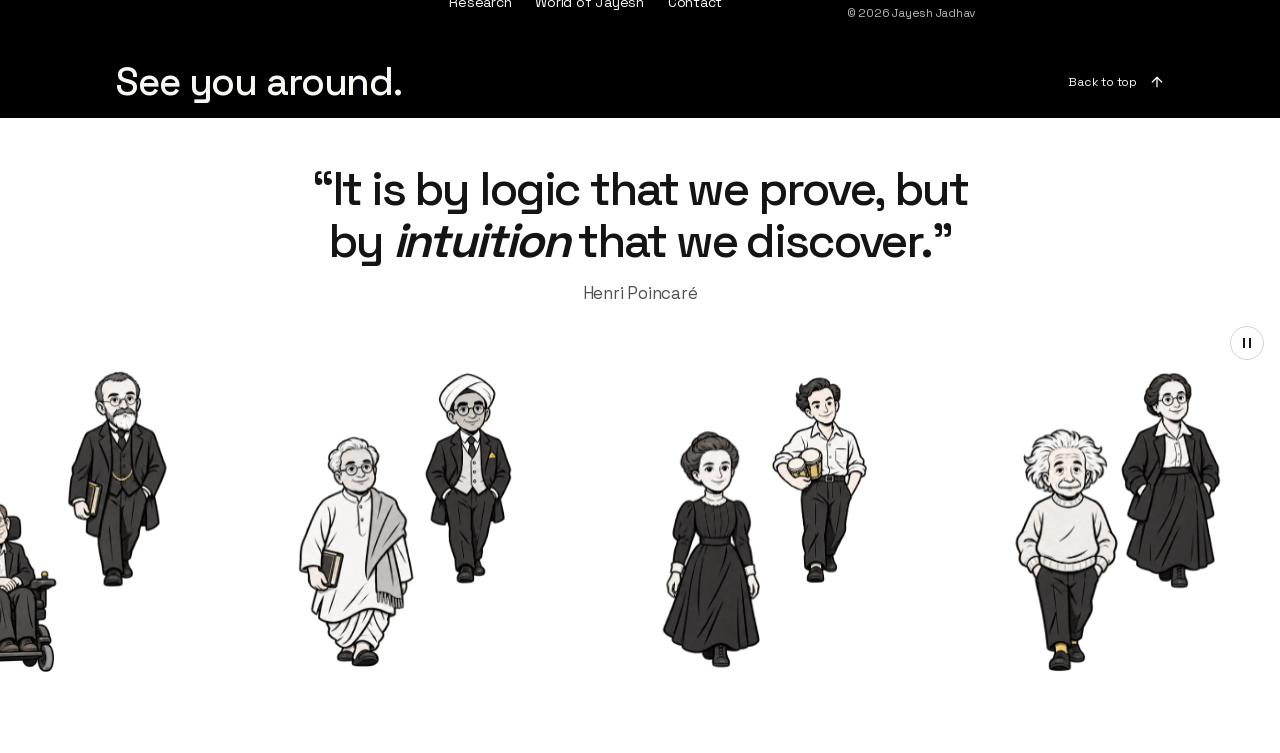
==== commit b86044cc: "Restore collaboration footer links and add quiet motion cues" ====
--- a/research/index.html
+++ b/research/index.html
@@ -33,6 +33,7 @@
         document.documentElement.dataset.theme = "light";
       }
     </script>
+    <script src="../reference-sound.js" defer></script>
     <script src="../reference-shell.js" defer></script>
     <script src="../reference-crowd.js" defer></script>
     <script src="deck.js" defer></script>
--- a/styles.css
+++ b/styles.css
@@ -1,3 +1,3 @@
 /* Core layout, theme, components and typography. Adapted from the reference design with permission. */
 @font-face{font-family:Space Grotesk;font-style:normal;font-weight:300 700;font-display:swap;src:url(assets/reference-fonts/edb5f85793adc1bb-s.0v2ipp7s07_p9.woff2)format("woff2");unicode-range:U+102-103,U+110-111,U+128-129,U+168-169,U+1A0-1A1,U+1AF-1B0,U+300-301,U+303-304,U+308-309,U+323,U+329,U+1EA0-1EF9,U+20AB}@font-face{font-family:Space Grotesk;font-style:normal;font-weight:300 700;font-display:swap;src:url(assets/reference-fonts/92b6de9cb55945e2-s.44ks8kcggj012.woff2)format("woff2");unicode-range:U+100-2BA,U+2BD-2C5,U+2C7-2CC,U+2CE-2D7,U+2DD-2FF,U+304,U+308,U+329,U+1D00-1DBF,U+1E00-1E9F,U+1EF2-1EFF,U+2020,U+20A0-20AB,U+20AD-20C4,U+2113,U+2C60-2C7F,U+A720-A7FF}@font-face{font-family:Space Grotesk;font-style:normal;font-weight:300 700;font-display:swap;src:url(assets/reference-fonts/237858b39a32779d-s.p.1ii7211jqpzi_.woff2)format("woff2");unicode-range:U+??,U+131,U+152-153,U+2BB-2BC,U+2C6,U+2DA,U+2DC,U+304,U+308,U+329,U+2000-206F,U+20AC,U+2122,U+2191,U+2193,U+2212,U+2215,U+FEFF,U+FFFD}@font-face{font-family:Space Grotesk Fallback;src:local(Arial);ascent-override:89.71%;descent-override:26.62%;line-gap-override:0.0%;size-adjust:109.69%}.fJfFLG_className{font-family:Space Grotesk,Space Grotesk Fallback;font-style:normal}.fJfFLG_variable{--font-space-grotesk:"Space Grotesk", "Space Grotesk Fallback"}
-@layer properties{@supports (((-webkit-hyphens:none)) and (not (margin-trim:inline))) or ((-moz-orient:inline) and (not (color:rgb(from red r g b)))){*,:before,:after,::backdrop{--tw-rotate-x:initial;--tw-rotate-y:initial;--tw-rotate-z:initial;--tw-skew-x:initial;--tw-skew-y:initial;--tw-space-y-reverse:0;--tw-border-style:solid;--tw-font-weight:initial;--tw-shadow:0 0 #0000;--tw-shadow-color:initial;--tw-shadow-alpha:100%;--tw-inset-shadow:0 0 #0000;--tw-inset-shadow-color:initial;--tw-inset-shadow-alpha:100%;--tw-ring-color:initial;--tw-ring-shadow:0 0 #0000;--tw-inset-ring-color:initial;--tw-inset-ring-shadow:0 0 #0000;--tw-ring-inset:initial;--tw-ring-offset-width:0px;--tw-ring-offset-color:#fff;--tw-ring-offset-shadow:0 0 #0000;--tw-blur:initial;--tw-brightness:initial;--tw-contrast:initial;--tw-grayscale:initial;--tw-hue-rotate:initial;--tw-invert:initial;--tw-opacity:initial;--tw-saturate:initial;--tw-sepia:initial;--tw-drop-shadow:initial;--tw-drop-shadow-color:initial;--tw-drop-shadow-alpha:100%;--tw-drop-shadow-size:initial}}}@layer theme{:root,:host{--spacing:.25rem;--font-weight-semibold:600;--default-font-family:var(--font-space-grotesk);--default-mono-font-family:var(--font-space-grotesk)}}@layer base{*,:after,:before,::backdrop{box-sizing:border-box;border:0 solid;margin:0;padding:0}::file-selector-button{box-sizing:border-box;border:0 solid;margin:0;padding:0}html,:host{-webkit-text-size-adjust:100%;tab-size:4;line-height:1.5;font-family:var(--default-font-family,ui-sans-serif, system-ui, sans-serif, "Apple Color Emoji", "Segoe UI Emoji", "Segoe UI Symbol", "Noto Color Emoji");font-feature-settings:var(--default-font-feature-settings,normal);font-variation-settings:var(--default-font-variation-settings,normal);-webkit-tap-highlight-color:transparent}hr{height:0;color:inherit;border-top-width:1px}abbr:where([title]){-webkit-text-decoration:underline dotted;text-decoration:underline dotted}h1,h2,h3,h4,h5,h6{font-size:inherit;font-weight:inherit}a{color:inherit;-webkit-text-decoration:inherit;-webkit-text-decoration:inherit;-webkit-text-decoration:inherit;-webkit-text-decoration:inherit;text-decoration:inherit}b,strong{font-weight:bolder}code,kbd,samp,pre{font-family:var(--default-mono-font-family,ui-monospace, SFMono-Regular, Menlo, Monaco, Consolas, "Liberation Mono", "Courier New", monospace);font-feature-settings:var(--default-mono-font-feature-settings,normal);font-variation-settings:var(--default-mono-font-variation-settings,normal);font-size:1em}small{font-size:80%}sub,sup{vertical-align:baseline;font-size:75%;line-height:0;position:relative}sub{bottom:-.25em}sup{top:-.5em}table{text-indent:0;border-color:inherit;border-collapse:collapse}:-moz-focusring{outline:auto}progress{vertical-align:baseline}summary{display:list-item}ol,ul,menu{list-style:none}img,svg,video,canvas,audio,iframe,embed,object{vertical-align:middle;display:block}img,video{max-width:100%;height:auto}button,input,select,optgroup,textarea{font:inherit;font-feature-settings:inherit;font-variation-settings:inherit;letter-spacing:inherit;color:inherit;opacity:1;background-color:#0000;border-radius:0}::file-selector-button{font:inherit;font-feature-settings:inherit;font-variation-settings:inherit;letter-spacing:inherit;color:inherit;opacity:1;background-color:#0000;border-radius:0}:where(select:is([multiple],[size])) optgroup{font-weight:bolder}:where(select:is([multiple],[size])) optgroup option{padding-inline-start:20px}::file-selector-button{margin-inline-end:4px}::placeholder{opacity:1}@supports (not ((-webkit-appearance:-apple-pay-button))) or (contain-intrinsic-size:1px){::placeholder{color:currentColor}@supports (color:color-mix(in lab, red, red)){::placeholder{color:color-mix(in oklab, currentcolor 50%, transparent)}}}textarea{resize:vertical}::-webkit-search-decoration{-webkit-appearance:none}::-webkit-date-and-time-value{min-height:1lh;text-align:inherit}::-webkit-datetime-edit{display:inline-flex}::-webkit-datetime-edit-fields-wrapper{padding:0}::-webkit-datetime-edit{padding-block:0}::-webkit-datetime-edit-year-field{padding-block:0}::-webkit-datetime-edit-month-field{padding-block:0}::-webkit-datetime-edit-day-field{padding-block:0}::-webkit-datetime-edit-hour-field{padding-block:0}::-webkit-datetime-edit-minute-field{padding-block:0}::-webkit-datetime-edit-second-field{padding-block:0}::-webkit-datetime-edit-millisecond-field{padding-block:0}::-webkit-datetime-edit-meridiem-field{padding-block:0}::-webkit-calendar-picker-indicator{line-height:1}:-moz-ui-invalid{box-shadow:none}button,input:where([type=button],[type=reset],[type=submit]){appearance:button}::file-selector-button{appearance:button}::-webkit-inner-spin-button{height:auto}::-webkit-outer-spin-button{height:auto}[hidden]:where(:not([hidden=until-found])){display:none!important}}@layer components;@layer utilities{.invisible{visibility:hidden}.visible{visibility:visible}.sr-only{clip-path:inset(50%);white-space:nowrap;border-width:0;width:1px;height:1px;margin:-1px;padding:0;position:absolute;overflow:hidden}.fixed{position:fixed}.static{position:static}.sticky{position:sticky}.\!start{inset-inline-start:var(--spacing)!important}.start{inset-inline-start:var(--spacing)}.end{inset-inline-end:var(--spacing)}.isolate{isolation:isolate}.mb-2{margin-bottom:calc(var(--spacing) * 2)}.block{display:block}.contents{display:contents}.grid{display:grid}.hidden{display:none}.inline{display:inline}.transform{transform:var(--tw-rotate-x,) var(--tw-rotate-y,) var(--tw-rotate-z,) var(--tw-skew-x,) var(--tw-skew-y,)}.resize{resize:both}.list-decimal{list-style-type:decimal}.list-disc{list-style-type:disc}:where(.space-y-1>:not(:last-child)){--tw-space-y-reverse:0;margin-block-start:calc(calc(var(--spacing) * 1) * var(--tw-space-y-reverse));margin-block-end:calc(calc(var(--spacing) * 1) * calc(1 - var(--tw-space-y-reverse)))}.rounded{border-radius:.25rem}.border{border-style:var(--tw-border-style);border-width:1px}.pl-4{padding-left:calc(var(--spacing) * 4)}.text-end{text-align:end}.text-start{text-align:start}.font-semibold{--tw-font-weight:var(--font-weight-semibold);font-weight:var(--font-weight-semibold)}.underline{text-decoration-line:underline}.underline-offset-2{text-underline-offset:2px}.shadow{--tw-shadow:0 1px 3px 0 var(--tw-shadow-color,#0000001a), 0 1px 2px -1px var(--tw-shadow-color,#0000001a);box-shadow:var(--tw-inset-shadow), var(--tw-inset-ring-shadow), var(--tw-ring-offset-shadow), var(--tw-ring-shadow), var(--tw-shadow)}.ring{--tw-ring-shadow:var(--tw-ring-inset,) 0 0 0 calc(1px + var(--tw-ring-offset-width)) var(--tw-ring-color,currentcolor);box-shadow:var(--tw-inset-shadow), var(--tw-inset-ring-shadow), var(--tw-ring-offset-shadow), var(--tw-ring-shadow), var(--tw-shadow)}.blur{--tw-blur:blur(8px);filter:var(--tw-blur,) var(--tw-brightness,) var(--tw-contrast,) var(--tw-grayscale,) var(--tw-hue-rotate,) var(--tw-invert,) var(--tw-saturate,) var(--tw-sepia,) var(--tw-drop-shadow,)}.filter{filter:var(--tw-blur,) var(--tw-brightness,) var(--tw-contrast,) var(--tw-grayscale,) var(--tw-hue-rotate,) var(--tw-invert,) var(--tw-saturate,) var(--tw-sepia,) var(--tw-drop-shadow,)}.last\:mb-0:last-child{margin-bottom:calc(var(--spacing) * 0)}}:root{--sc-canvas:#08090b;--sc-surface:#101217;--sc-ink:#f4f2ef;--sc-ink-soft:#9a9ba1;--sc-accent:#d8ff3e;--sc-accent-ink:#08090b;--sc-hairline:var(--sc-ink)}@supports (color:color-mix(in lab, red, red)){:root{--sc-hairline:color-mix(in oklab, var(--sc-ink) 12%, transparent)}}:root{--sc-hairline-strong:var(--sc-ink)}@supports (color:color-mix(in lab, red, red)){:root{--sc-hairline-strong:color-mix(in oklab, var(--sc-ink) 22%, transparent)}}:root{--sc-font-display:"Instrument Sans", "Geist", system-ui, sans-serif;--sc-font-text:"Geist", system-ui, sans-serif;--sc-font-mono:"Geist Mono", ui-monospace, monospace;--sc-t-xs:clamp(.75rem, .72rem + .15vw, .82rem);--sc-t-sm:clamp(.875rem, .84rem + .18vw, .95rem);--sc-t-base:clamp(1rem, .96rem + .22vw, 1.125rem);--sc-t-lg:clamp(1.2rem, 1.1rem + .5vw, 1.5rem);--sc-t-xl:clamp(1.6rem, 1.35rem + 1.2vw, 2.25rem);--sc-t-2xl:clamp(2.1rem, 1.6rem + 2.4vw, 3.4rem);--sc-t-3xl:clamp(2.8rem, 1.9rem + 4.2vw, 5rem);--sc-t-4xl:clamp(3.4rem, 1.9rem + 6.6vw, 7.5rem);--sc-track-tight:-.035em;--sc-track-snug:-.02em;--sc-track-normal:-.005em;--sc-track-wide:.08em;--sc-leading-none:.94;--sc-leading-tight:1.06;--sc-leading-body:1.62;--sc-measure:62ch;--sc-1:.25rem;--sc-2:.5rem;--sc-3:.75rem;--sc-4:1rem;--sc-5:1.5rem;--sc-6:2rem;--sc-7:3rem;--sc-8:4rem;--sc-9:6rem;--sc-10:8rem;--sc-11:12rem;--sc-section:clamp(4.5rem, 9vw, 11rem);--sc-gutter:clamp(1.25rem, 5vw, 5.5rem);--sc-maxw:82rem;--sc-r-sm:6px;--sc-r-md:12px;--sc-r-lg:20px;--sc-r-pill:999px;--sc-shadow-color:220 40% 2%;--sc-e1:0 1px 2px hsl(var(--sc-shadow-color) / .28), 0 2px 6px -1px hsl(var(--sc-shadow-color) / .2);--sc-e2:0 2px 4px hsl(var(--sc-shadow-color) / .24), 0 8px 18px -4px hsl(var(--sc-shadow-color) / .3);--sc-e3:0 4px 8px hsl(var(--sc-shadow-color) / .22), 0 18px 40px -8px hsl(var(--sc-shadow-color) / .38), 0 48px 90px -24px hsl(var(--sc-shadow-color) / .3);--sc-edge:inset 0 1px 0 var(--sc-ink)}@supports (color:color-mix(in lab, red, red)){:root{--sc-edge:inset 0 1px 0 color-mix(in oklab, var(--sc-ink) 10%, transparent)}}:root{--sc-ease-out:cubic-bezier(.23, 1, .32, 1);--sc-ease-in-out:cubic-bezier(.77, 0, .175, 1);--sc-ease-drawer:cubic-bezier(.32, .72, 0, 1);--sc-d-fast:.16s;--sc-d-base:.24s;--sc-d-slow:.42s;--sc-z-stage:1;--sc-z-copy:20;--sc-z-chrome:60}*,:before,:after{box-sizing:border-box}html{-webkit-text-size-adjust:100%;scroll-behavior:smooth}@media (prefers-reduced-motion:reduce){html{scroll-behavior:auto}}body{background:var(--sc-canvas);color:var(--sc-ink);font-family:var(--sc-font-text);font-size:var(--sc-t-base);line-height:var(--sc-leading-body);letter-spacing:var(--sc-track-normal);-webkit-font-smoothing:antialiased;text-rendering:optimizelegibility;font-synthesis-weight:none;margin:0;overflow-x:clip}img,video,canvas,svg{max-width:100%;display:block}button,input,select,textarea{font:inherit;color:inherit}::selection{background:var(--sc-accent);color:var(--sc-accent-ink)}:root{caret-color:var(--sc-accent);accent-color:var(--sc-accent)}:focus-visible{outline:2px solid var(--sc-accent);outline-offset:3px;border-radius:var(--sc-r-sm)}:where(a){color:inherit;text-underline-offset:.22em;text-decoration-thickness:1px}@supports (scrollbar-color:auto){html{scrollbar-color:var(--sc-ink) transparent}@supports (color:color-mix(in lab, red, red)){html{scrollbar-color:color-mix(in oklab, var(--sc-ink) 26%, transparent) transparent}}html{scrollbar-width:thin}}:where(table,.sc-nums,[data-sc-count]){font-variant-numeric:tabular-nums}.sc-display{font-family:var(--sc-font-display);font-weight:500;line-height:var(--sc-leading-none);letter-spacing:var(--sc-track-tight);text-wrap:balance;margin:0}.sc-display--xl{font-size:var(--sc-t-4xl)}.sc-display--lg{font-size:var(--sc-t-3xl)}.sc-display--md{font-size:var(--sc-t-2xl);letter-spacing:var(--sc-track-snug)}.sc-lede{font-size:var(--sc-t-lg);letter-spacing:var(--sc-track-snug);color:var(--sc-ink);text-wrap:pretty;max-width:46ch;margin:0;line-height:1.44}.sc-body{max-width:var(--sc-measure);color:var(--sc-ink-soft);text-wrap:pretty;margin:0}.sc-label{font-family:var(--sc-font-mono);font-size:var(--sc-t-xs);letter-spacing:var(--sc-track-wide);text-transform:uppercase;color:var(--sc-ink-soft)}.sc-wrap{width:100%;max-width:var(--sc-maxw);padding-inline:var(--sc-gutter);margin-inline:auto}.sc-section{padding-block:var(--sc-section)}.sc-stack>*+*{margin-top:var(--sc-4)}.sc-stack>:is(h1,h2,h3){margin-top:var(--sc-7)}.sc-stack>:is(h1,h2,h3):first-child{margin-top:0}.sc-rule{background:var(--sc-hairline);border:0;height:1px;margin:0}.sc-act--pinned{position:relative}.sc-stage{height:100svh;z-index:var(--sc-z-stage);position:sticky;top:0;overflow:clip}.sc-stage :is(video[data-sc-scrub],canvas[data-sc-sequence],.sc-stage__poster){object-fit:cover;width:100%;height:100%;position:absolute;inset:0}video[data-sc-scrub]{opacity:0;transition:opacity .38s var(--sc-ease-out)}.sc-has-clip video[data-sc-scrub]{opacity:1}.sc-stage__poster{z-index:0;transition:opacity .38s var(--sc-ease-out)}.sc-has-clip .sc-stage__poster{opacity:0}.sc-scrim{pointer-events:none;z-index:1;background:linear-gradient(var(--sc-scrim-angle,180deg), var(--sc-canvas) 0%, var(--sc-canvas) 42%, transparent 68%);position:absolute;inset:0}@supports (color:color-mix(in lab, red, red)){.sc-scrim{background:linear-gradient(var(--sc-scrim-angle,180deg), color-mix(in oklab, var(--sc-canvas) var(--sc-scrim-a,78%), transparent) 0%, color-mix(in oklab, var(--sc-canvas) 30%, transparent) 42%, transparent 68%)}}.sc-scrim--bottom{--sc-scrim-angle:0deg}.sc-scrim--left{--sc-scrim-angle:90deg}.sc-scrim--right{--sc-scrim-angle:270deg}.sc-scrim--lead{background:linear-gradient(to top right, var(--sc-canvas) 0%, var(--sc-canvas) 30%, var(--sc-canvas) 52%, transparent 72%)}@supports (color:color-mix(in lab, red, red)){.sc-scrim--lead{background:linear-gradient(to top right, color-mix(in oklab, var(--sc-canvas) 94%, transparent) 0%, color-mix(in oklab, var(--sc-canvas) 72%, transparent) 30%, color-mix(in oklab, var(--sc-canvas) 30%, transparent) 52%, transparent 72%)}}.sc-scrim--trail{background:linear-gradient(to top left, var(--sc-canvas) 0%, var(--sc-canvas) 30%, var(--sc-canvas) 52%, transparent 72%)}@supports (color:color-mix(in lab, red, red)){.sc-scrim--trail{background:linear-gradient(to top left, color-mix(in oklab, var(--sc-canvas) 94%, transparent) 0%, color-mix(in oklab, var(--sc-canvas) 72%, transparent) 30%, color-mix(in oklab, var(--sc-canvas) 30%, transparent) 52%, transparent 72%)}}.sc-scrim--band{background:linear-gradient(to top, var(--sc-canvas) 0%, var(--sc-canvas) 22%, var(--sc-canvas) 42%, transparent 58%)}@supports (color:color-mix(in lab, red, red)){.sc-scrim--band{background:linear-gradient(to top, color-mix(in oklab, var(--sc-canvas) 94%, transparent) 0%, color-mix(in oklab, var(--sc-canvas) 74%, transparent) 22%, color-mix(in oklab, var(--sc-canvas) 30%, transparent) 42%, transparent 58%)}}.sc-scrim--vignette{background:radial-gradient(120% 90% at 50% 45%, transparent 40%, var(--sc-canvas) 100%)}@supports (color:color-mix(in lab, red, red)){.sc-scrim--vignette{background:radial-gradient(120% 90% at 50% 45%, transparent 40%, color-mix(in oklab, var(--sc-canvas) 70%, transparent) 100%)}}.sc-copy{z-index:var(--sc-z-copy);inset-inline:var(--sc-gutter);will-change:opacity, transform;max-width:min(46rem,76vw);position:absolute}.sc-copy--lead{left:var(--sc-gutter);bottom:clamp(3rem,12vh,9rem)}.sc-copy--center{text-align:center;inset-inline:auto;top:50%;left:50%;translate:-50% -50%}.sc-copy--trail{inset-inline:auto;right:var(--sc-gutter);text-align:right;bottom:clamp(3rem,12vh,9rem)}[data-sc-cue]{opacity:0;will-change:opacity, transform}.sc-ready [data-sc-cue]{transition:none}.sc-split{vertical-align:top;display:inline-block;overflow:hidden}.sc-split--line{margin-bottom:-.14em;padding-bottom:.14em;display:block}.sc-split__i{will-change:transform, opacity;display:inline-block}.sc-is-split{opacity:1!important}[data-sc-pan]{will-change:transform;display:flex}[data-sc-reveal]{will-change:clip-path}[data-sc-parallax]{will-change:transform}[data-sc-in],[data-sc-stagger]>*{opacity:0;transition:opacity .62s var(--sc-ease-out), transform .62s var(--sc-ease-out);transform:translateY(14px)}[data-sc-in].sc-in,[data-sc-stagger]>.sc-in{opacity:1;transform:none}[data-sc-tilt]{transform-style:preserve-3d;will-change:transform}[data-sc-magnet]{will-change:transform}[data-sc-spotlight]{isolation:isolate}:where([data-sc-spotlight]){position:relative}[data-sc-spotlight]:after{content:"";pointer-events:none;z-index:2;background:radial-gradient(28rem 28rem at calc(var(--sc-mx,.5) * 100%) calc(var(--sc-my,.5) * 100%), var(--sc-accent), transparent 70%);position:absolute;inset:0}@supports (color:color-mix(in lab, red, red)){[data-sc-spotlight]:after{background:radial-gradient(28rem 28rem at calc(var(--sc-mx,.5) * 100%) calc(var(--sc-my,.5) * 100%), color-mix(in oklab, var(--sc-accent) 16%, transparent), transparent 70%)}}[data-sc-spotlight]:after{opacity:0;transition:opacity var(--sc-d-slow) var(--sc-ease-out)}[data-sc-spotlight]:hover:after{opacity:1}[data-sc-mode=worldflight]{position:relative}.sc-world{z-index:var(--sc-z-stage);background:var(--sc-canvas);position:fixed;inset:0;overflow:clip}.sc-world__seg{opacity:0;will-change:opacity;position:absolute;inset:0}.sc-world__seg>:is(video,img,canvas){object-fit:cover;width:100%;height:100%;position:absolute;inset:0}.sc-world__poster{z-index:0;transform-origin:50%;transition:opacity .42s var(--sc-ease-out)}.sc-world__seg>video{z-index:1}.sc-world__seg.sc-has-clip .sc-world__poster{opacity:0}video[data-sc-scrub].sc-has-clip{opacity:1}.sc-world__copy{z-index:var(--sc-z-copy);pointer-events:none;position:fixed;inset:0}.sc-world__scrim{pointer-events:none;z-index:0;position:absolute;inset:0}[data-sc-copy]{opacity:0;pointer-events:none;will-change:opacity, transform}.sc-ready [data-sc-copy]{transition:none}.sc-world__spacer{pointer-events:none}[data-sc-progress]{height:2px;z-index:var(--sc-z-chrome);background:var(--sc-accent);transform-origin:0;will-change:transform;position:fixed;inset:0 0 auto;transform:scaleX(0)}.sc-grain{pointer-events:none;z-index:3;opacity:.045;position:fixed;inset:0}.sc-grain:before{content:"";background-image:url("data:image/svg+xml;utf8,<svg xmlns='http://www.w3.org/2000/svg' width='140' height='140'><filter id='n'><feTurbulence type='fractalNoise' baseFrequency='0.85' numOctaves='3'/></filter><rect width='140' height='140' filter='url(%23n)'/></svg>");position:absolute;inset:-50%}@media (prefers-reduced-motion:reduce){[data-sc-in],[data-sc-stagger]>*{transition-duration:.22s;transform:none}[data-sc-parallax],[data-sc-pan],.sc-split__i{transform:none!important}[data-sc-reveal]{clip-path:none!important}[data-sc-act=pan] .sc-stage,[data-sc-act=pan] [data-sc-stage]{overscroll-behavior-x:contain;scroll-snap-type:x proximity;overflow:auto hidden}[data-sc-pan]>*{scroll-snap-align:center}[data-sc-spotlight]:after{display:none}.sc-world__poster,[data-sc-copy]{transform:none!important}}@media (max-width:860px){.sc-copy{inset-inline:var(--sc-gutter);max-width:none}.sc-copy--trail{text-align:left}.sc-stage{height:100svh}.sc-scrim--trail{background:linear-gradient(to top, var(--sc-canvas) 0%, var(--sc-canvas) 22%, var(--sc-canvas) 42%, transparent 58%)}@supports (color:color-mix(in lab, red, red)){.sc-scrim--trail{background:linear-gradient(to top, color-mix(in oklab, var(--sc-canvas) 94%, transparent) 0%, color-mix(in oklab, var(--sc-canvas) 74%, transparent) 22%, color-mix(in oklab, var(--sc-canvas) 30%, transparent) 42%, transparent 58%)}}}:root{--lightningcss-light:initial;--lightningcss-dark: ;color-scheme:light;--sc-canvas:#f7f4f0;--sc-surface:#eeede9;--sc-ink:#141414;--sc-ink-soft:#5b5a57;--sc-accent:#141414;--sc-accent-ink:#f8f7f4;--sc-font-display:var(--font-space-grotesk), Arial, sans-serif;--sc-font-text:var(--font-space-grotesk), Arial, sans-serif;--sc-font-mono:var(--font-space-grotesk), Arial, sans-serif;--line:#deddd8;--surface-strong:#e3e2dd;--accent-wash:#e4e3de;--background:var(--sc-canvas);--foreground:var(--sc-ink);--ease:cubic-bezier(.22,1,.36,1);--gutter:clamp(24px,9vw,130px);--section-space:clamp(80px,8vw,120px);--image-shadow:0 16px 40px -22px #14141430}:root[data-theme=dark]{--lightningcss-light: ;--lightningcss-dark:initial;color-scheme:dark;--sc-canvas:#171716;--sc-surface:#232321;--sc-ink:#f5f4f0;--sc-ink-soft:#bdbcb6;--sc-accent:#f5f4f0;--sc-accent-ink:#171716;--line:#3b3b36;--surface-strong:#30302c;--accent-wash:#35352f}html{scroll-padding-top:110px}body{font-family:var(--sc-font-text);letter-spacing:-.015em;font-size:16px;line-height:1.6}body:before{content:"";z-index:150;pointer-events:none;opacity:.35;background-image:url(assets/reference-grain.png);background-size:256px 256px;position:fixed;inset:0}:root[data-theme=dark] body:before{filter:invert();opacity:.18}a{color:inherit;text-decoration:none}button,input,textarea,select,summary,code,pre,kbd,samp{font-family:inherit}button,summary{cursor:pointer;-webkit-tap-highlight-color:transparent}button:disabled{opacity:.5;cursor:not-allowed}p{text-wrap:pretty}h1,h2,h3{font-family:var(--sc-font-display);letter-spacing:-.02em;text-wrap:balance;font-weight:600}h2{margin:0 0 48px;font-size:clamp(44px,5.3vw,76px);line-height:1}.wrap{width:min(calc(100% - var(--gutter)*2),1180px);margin-inline:auto}.section-pad{padding-block:var(--section-space)}.accent{color:inherit}.skip-link{z-index:300;background:var(--sc-ink);color:var(--sc-canvas);border-radius:8px;padding:12px 20px;position:fixed;top:8px;left:12px;transform:translateY(-160%)}.skip-link:focus{transform:none}.button{white-space:nowrap;border:0;border-radius:6px;justify-content:center;align-items:center;gap:20px;min-height:46px;padding:11px 18px;font-size:14px;font-weight:500;transition:background-color .18s,color .18s,transform .18s;display:inline-flex}.button:active,.icon-button:active{transform:scale(.97)}.text-link{align-items:center;gap:8px;min-height:44px;font-size:14px;display:inline-flex}.text-link>svg:last-child{border:1px solid var(--line);box-sizing:content-box;transition:transform .18s var(--ease);border-radius:4px;padding:2px}.text-link:hover>svg:last-child{transform:translate(2px,-2px)}.icon-button{border:1px solid var(--line);background:0 0;border-radius:8px;justify-content:center;align-items:center;width:40px;height:40px;display:inline-flex}.icon-button:hover{background:var(--sc-surface)}.site-header{z-index:100;color:#f8f7f4;width:320px;max-width:calc(100% - 40px);position:fixed;top:30px;left:50%;transform:translate(-50%)}.header-inner{background:#141414;border-radius:20px;justify-content:space-between;align-items:center;height:60px;padding:10px 16px;display:flex}.wordmark{letter-spacing:-.04em;align-items:center;font-size:22px;font-weight:650;display:inline-flex}.wordmark-text{transform-origin:50%;display:inline-block}.header-actions{align-items:center;gap:9px;display:flex}.theme-toggle{color:#f8f7f4;border:0;width:32px}.theme-toggle:hover{background:#30302d}.nav-menu-trigger{color:#141414;background:#f8f7f4;border:0;width:44px;height:36px}.nav-menu-trigger:hover{background:#fff}summary::-webkit-details-marker{display:none}.nav-dialog{color:#111;background:#fafafa;border:0;border-radius:24px;width:min(680px,100vw - 48px);max-width:none;height:min(900px,100dvh - 48px);max-height:none;margin:0;padding:0;position:fixed;inset:24px 24px auto auto;overflow:hidden}.nav-dialog::backdrop{-webkit-backdrop-filter:blur(5px);backdrop-filter:blur(5px);opacity:var(--nav-backdrop-opacity,1);background:#0009}.nav-menu-text{display:inline-block}.nav-menu-piece{transform-origin:50% 80%;display:inline-block}.nav-dialog[data-motion=closing] .nav-panel{pointer-events:none;overflow:hidden}.nav-dialog[data-motion=closing] .nav-menu-piece{transition:none}.nav-panel{overscroll-behavior:contain;flex-direction:column;height:100%;padding:24px 32px 28px 48px;display:flex;overflow-y:auto}.nav-panel-top{justify-content:end;display:flex}.nav-panel-close{color:#111;letter-spacing:-.025em;background:0 0;border:0;align-items:center;gap:16px;padding:0;font-size:20px;display:inline-flex}.nav-close-circle{color:#fafafa;width:56px;height:56px;transition:transform .2s var(--ease);background:#111;border-radius:50%;place-items:center;display:grid}.nav-panel-close:hover .nav-close-circle{transform:rotate(90deg)}.nav-panel-links{flex-direction:column;flex:1;justify-content:center;gap:32px;padding-block:40px;display:flex}.nav-menu-primary{flex-direction:column;align-items:start;display:flex}.nav-menu-primary a{letter-spacing:-.04em;font-size:clamp(60px,9svh,88px);font-weight:500;line-height:1.15;display:block}.nav-menu-primary .wave-text,.nav-menu-primary .wave-window,.nav-menu-primary .wave-glyph{line-height:1.15}.nav-menu-primary .wave-window{height:1.15em}.nav-menu-primary a:hover{color:#555}.nav-menu-secondary{flex-wrap:wrap;gap:8px 26px;display:flex}.nav-menu-secondary a{align-items:center;min-height:44px;font-size:17px;display:inline-flex}.nav-menu-secondary a:hover{text-underline-offset:5px;text-decoration:underline}.nav-panel-footer{flex-wrap:wrap;justify-content:space-between;align-items:center;gap:20px;display:flex}.nav-panel-email{letter-spacing:-.025em;align-items:center;min-height:44px;font-size:16px;display:inline-flex}.nav-panel-email:hover{text-underline-offset:5px;text-decoration:underline}.nav-panel-socials{gap:8px;display:flex}.nav-panel-socials a{color:#fafafa;width:48px;height:48px;transition:transform .18s var(--ease);background:#111;border-radius:50%;place-items:center;display:grid}.nav-panel-socials .platform-logo{width:20px;height:20px}.nav-panel-socials a:hover{transform:translateY(-3px)}.nav-dialog a:focus-visible,.nav-dialog button:focus-visible{outline-offset:5px;border-radius:4px;outline:2px solid #111}@media (max-width:700px){.nav-dialog{border-radius:20px;width:calc(100vw - 24px);height:calc(100dvh - 24px);inset:12px 12px auto}.nav-panel{padding:20px 24px 24px}.nav-menu-primary a{font-size:clamp(58px,15vw,80px)}.nav-panel-links{gap:24px;padding-block:28px}.nav-menu-secondary{gap:8px 20px}.nav-panel-footer{gap:12px}}@media (max-height:550px){.nav-panel{padding:16px 24px}.nav-close-circle{width:44px;height:44px}.nav-panel-links{gap:12px;padding-block:20px}.nav-menu-primary a{font-size:44px}.nav-panel-socials a{width:44px;height:44px}}.about-section{position:relative}.portrait-journey{z-index:2;pointer-events:none;display:none;position:absolute;inset:0 0 auto}.portrait-sticky-stage{height:100vh;position:sticky;top:0}.portrait-card{transform-style:preserve-3d;position:absolute}.portrait-face{border-radius:inherit;backface-visibility:hidden;position:absolute;inset:0;overflow:hidden}.portrait-face-back{transform:rotateY(180deg)}.portrait-face img{object-fit:cover;width:100%;height:100%;display:block}.portrait-face-front img,.hero-portrait-link img{filter:grayscale()}@media (prefers-reduced-motion:no-preference){.portrait-motion-ready .portrait-journey{visibility:hidden;display:block}.portrait-motion-active .portrait-journey{visibility:visible}.portrait-motion-active .hero-portrait-link{background:0 0}.portrait-motion-active .hero-portrait-link img,.portrait-motion-active .bio-portrait img{opacity:0}.portrait-motion-active .bio-portrait{background:0 0}}.hero{--hero-image-width:clamp(150px,34svh,320px);--hero-image-height:calc(var(--hero-image-width)*1.15);--hero-image-bottom:24px;--hero-image-overlap:28px;height:100svh;min-height:0;position:relative}.hero-heading-composition{left:0;right:0;bottom:calc(var(--hero-image-bottom) + var(--hero-image-height) - var(--hero-image-overlap));z-index:3;position:absolute}.hero-title{letter-spacing:-.02em;text-align:center;margin:0;font-size:min(12.1vw,24svh,174px);font-weight:800;line-height:.9}.title-line{display:block}.hero-footer{z-index:4;justify-content:space-between;align-items:end;display:flex;position:absolute;bottom:28px;left:0;right:0}.hero-year{letter-spacing:-.02em;font-size:clamp(40px,6.8svh,68px);font-weight:600;line-height:1}.hero-focus{text-align:right;padding-bottom:5px;font-size:16px;line-height:1.3}.hero-portrait-link{left:50%;bottom:var(--hero-image-bottom);width:var(--hero-image-width);aspect-ratio:20/23;background:var(--surface-strong);border-radius:9px;display:block;position:absolute;overflow:hidden;transform:translate(-50%)}.hero-portrait-link img{object-fit:cover;width:100%;height:100%}.biography{letter-spacing:-.025em;grid-template-columns:1fr 1.1fr 1.1fr;align-items:center;gap:clamp(28px,3.3vw,48px);padding-block:520px 80px;display:grid}.bio-introduction{flex-direction:column;gap:32px;display:flex}.bio-introduction h2{letter-spacing:-.04em;margin:0;font-family:inherit;font-size:clamp(64px,6.6vw,96px);font-weight:700;line-height:.98}.bio-role{margin:0;font-size:clamp(24px,2.2vw,32px);font-weight:700;line-height:1.15}.bio-role>span{display:block}.bio-current{border-top:1px solid var(--line);padding-top:24px}.bio-current>span{letter-spacing:0;color:var(--sc-ink-soft);margin-bottom:10px;font-size:14px;font-weight:500;display:block}.bio-current p{margin:0;font-size:18px;font-weight:500;line-height:1.5}.bio-current strong{font-weight:700}.bio-current p>span{color:var(--sc-ink-soft)}.bio-description{flex-direction:column;gap:28px;display:flex}.bio-description .bio-lead{text-wrap:pretty;margin:0;font-size:clamp(24px,2.1vw,30px);font-weight:500;line-height:1.3}.bio-lead strong{font-weight:700}.bio-actions{flex-wrap:wrap;gap:12px;display:flex}.bio-actions a{border:1px solid var(--sc-ink);border-radius:6px;justify-content:center;align-items:center;gap:12px;min-height:52px;padding:14px 16px;font-size:16px;font-weight:600;transition:background-color .18s,color .18s;display:inline-flex}.bio-projects{background:var(--sc-ink);color:var(--sc-canvas)}.bio-projects:hover{background:var(--sc-ink-soft)}.bio-portrait{aspect-ratio:20/23;border-radius:16px;margin:0;overflow:hidden}.bio-portrait img{object-fit:cover;width:100%;height:100%}.projects-section{padding-top:90px}.section-heading{justify-content:space-between;align-items:end;gap:40px;margin-bottom:40px;display:flex}.section-heading h2{margin:0}.projects-intro{max-width:480px;color:var(--sc-ink-soft);margin:20px 0 32px;font-size:17px;line-height:1.6}.project-folder-grid{grid-template-columns:repeat(3,minmax(0,1fr));gap:28px;padding-top:24px;display:grid}.project-folder{text-align:left;width:100%;color:var(--sc-ink);background:0 0;border:0;border-radius:16px;padding:0;display:block}.project-folder:focus-visible{outline:2px solid var(--sc-ink);outline-offset:8px}.folder-scene{perspective:900px;height:260px;transform:rotateY(var(--folder-lean,0deg));transition:transform .25s var(--ease);display:block;position:relative}.folder-back{background:var(--surface-strong);border:1px solid var(--line);border-radius:14px;position:absolute;inset:62px 8px 16px}.folder-back:before{content:"";background:var(--surface-strong);border:1px solid var(--line);border-bottom:0;border-radius:12px 16px 0 0;width:44%;height:30px;position:absolute;top:-23px;left:-1px}.folder-paper{border:1px solid var(--line);background:var(--sc-canvas);transform-origin:50% 100%;height:166px;transition:transform .45s var(--ease);border-radius:9px;flex-direction:column;gap:12px;padding:16px;font-size:12px;font-weight:600;display:flex;position:absolute;top:55px;left:12%;right:12%;box-shadow:0 10px 20px -14px #0006}.folder-paper-back{transform:translate(-12px,-5px)rotate(-9deg)}.folder-paper-preview{padding:6px;overflow:hidden;transform:translate(10px,-1px)rotate(6deg)}.folder-paper-preview img{object-fit:cover;object-position:top left;filter:grayscale();border-radius:5px;width:100%;height:115px}.folder-paper-preview>span{padding:4px 8px}.folder-paper-front{transform:translateY(18px)rotate(-2deg)}.folder-paper-lines{border-block:1px solid var(--line);height:36px;position:relative}.folder-paper-lines:after{content:"";background:var(--line);height:1px;position:absolute;top:50%;left:0;right:28%}.folder-front{border:1px solid var(--sc-ink);justify-content:space-between;align-items:end;padding:22px;display:flex;position:absolute;inset:107px 0 8px}@supports (color:color-mix(in lab, red, red)){.folder-front{border:1px solid color-mix(in srgb,var(--sc-ink) 18%,transparent)}}.folder-front{background:var(--sc-surface);border-radius:14px}@supports (color:color-mix(in lab, red, red)){.folder-front{background:color-mix(in srgb,var(--sc-surface) 62%,transparent)}}.folder-front{-webkit-backdrop-filter:blur(12px);backdrop-filter:blur(12px);transform-origin:50% 100%;transition:transform .45s var(--ease),background-color .45s;box-shadow:0 18px 25px -20px #0008}.folder-front:before{content:"";border:1px solid var(--sc-ink);width:46%;height:22px;position:absolute;top:-17px;left:-1px}@supports (color:color-mix(in lab, red, red)){.folder-front:before{border:1px solid color-mix(in srgb,var(--sc-ink) 18%,transparent)}}.folder-front:before{background:var(--sc-surface);border-bottom:0;border-radius:12px 16px 0 0}@supports (color:color-mix(in lab, red, red)){.folder-front:before{background:color-mix(in srgb,var(--sc-surface) 85%,transparent)}}.folder-front-title{font-size:25px;font-weight:700;line-height:1.2}.folder-open-icon{background:var(--sc-ink);width:36px;height:36px;color:var(--sc-canvas);border-radius:9px;place-items:center;display:grid}.folder-caption{color:var(--sc-ink-soft);flex-wrap:wrap;justify-content:space-between;gap:8px 12px;padding:16px 4px;font-size:13px;display:flex}.folder-caption-action{color:var(--sc-ink);align-items:center;gap:6px;font-weight:600;display:inline-flex}.project-folder:is(:focus-visible,[aria-expanded=true]) .folder-paper-back{transform:translate(-22px,-34px)rotate(-14deg)}.project-folder:is(:focus-visible,[aria-expanded=true]) .folder-paper-preview{transform:translate(20px,-44px)rotate(10deg)}.project-folder:is(:focus-visible,[aria-expanded=true]) .folder-paper-front{transform:translateY(-10px)rotate(-3deg)}.project-folder:is(:focus-visible,[aria-expanded=true]) .folder-front{transform:rotateX(-25deg)}@media (hover:hover){.project-folder:hover .folder-paper-back{transform:translate(-22px,-34px)rotate(-14deg)}.project-folder:hover .folder-paper-preview{transform:translate(20px,-44px)rotate(10deg)}.project-folder:hover .folder-paper-front{transform:translateY(-10px)rotate(-3deg)}.project-folder:hover .folder-front{transform:rotateX(-25deg)}}.project-details-panel{border-top:1px solid var(--line);margin-top:48px;padding-top:20px;scroll-margin-top:120px}.project-details-panel[hidden],.project-study[hidden]{display:none}.project-details-panel:focus{outline:none}.project-panel-toolbar{color:var(--sc-ink-soft);justify-content:space-between;align-items:center;margin-bottom:24px;font-size:14px;display:flex}.project-studies{display:block}.project-study{grid-template-columns:minmax(0,1fr) minmax(0,1.1fr);align-items:start;gap:40px;min-width:0;display:grid}.project-study>.project-image-link{position:sticky;top:120px}.project-image{background:#d6d5cf;border-radius:16px;justify-content:center;align-items:center;height:410px;margin:0 0 12px;padding:45px 24px;display:flex;position:relative;overflow:hidden}.project-image img{object-fit:contain;width:100%;height:auto;max-height:100%;transition:transform .65s var(--ease);border-radius:6px;box-shadow:0 12px 26px -12px #1117}.image-cpw{background:#d1d2cf}.image-optics{background:#d5d1e0}.image-raman{background:#c7cdc7}.project-image-link:hover img{transform:scale(1.035)}.image-action{background:var(--sc-canvas);opacity:0;border-radius:6px;place-items:center;width:40px;height:40px;transition:opacity .18s;display:grid;position:absolute;bottom:20px;right:20px}.project-image-link:hover .image-action,.project-image-link:focus-visible .image-action{opacity:1}.study-content h3{margin:0 0 2px;font-size:32px;font-weight:500;line-height:1.2}.project-category{color:var(--sc-ink-soft);margin:0 0 16px;font-size:13px}.study-description{color:var(--sc-ink-soft);max-width:60ch;margin:20px 0 12px;font-size:15px;line-height:1.6}.stack-list{flex-wrap:wrap;gap:6px 10px;margin:14px 0;display:flex}.stack-list span{color:var(--sc-ink-soft);font-size:12px}.stack-list span:not(:last-child):after{content:"/";opacity:.5;padding-left:10px}.project-links{flex-wrap:wrap;gap:24px;margin-block:12px;display:flex}.project-links .text-link{font-size:13px}.study-outcome{margin:18px 0 8px;font-size:14px}.project-details{border-top:1px solid var(--line)}.study-content>.project-details{margin-top:14px}.study-content>.project-details>.study-description{margin-top:8px}.project-details summary{justify-content:space-between;align-items:center;gap:20px;min-height:46px;font-size:13px;list-style:none;display:flex}.project-details summary>svg{transition:transform .18s}.project-details[open] summary>svg{transform:rotate(180deg)}.detail-body{padding-bottom:14px}.detail-body p{color:var(--sc-ink-soft);font-size:14px;line-height:1.7}.architecture-exhibit{background:var(--sc-surface);border-radius:10px;margin-block:4px 20px;padding:18px}.route-switch{background:var(--surface-strong);border-radius:6px;margin-bottom:20px;padding:4px;display:flex}.route-switch button{background:0 0;border:0;border-radius:5px;justify-content:center;align-items:center;gap:8px;width:50%;min-height:44px;font-size:12px;display:flex}.route-switch button[aria-pressed=true]{background:var(--sc-ink);color:var(--sc-canvas)}.routing-diagram{flex-direction:column;align-items:center;display:flex}.diagram-input{align-items:center;gap:10px;font-size:13px;display:flex}.diagram-stem{background:var(--sc-ink);width:1px;height:24px;margin-top:12px}.router-node{border:1px solid var(--line);border-radius:6px;align-items:center;gap:12px;padding:12px 16px;display:flex}.router-node strong{font-size:14px;display:block}.router-node span{color:var(--sc-ink-soft);font-size:12px;display:block}.route-lines{width:100%;height:60px}.route-line-base{stroke:var(--line);stroke-width:1.5px}.route-line-active{stroke:var(--sc-ink);stroke-width:2px}[data-route=csv] .route-pdf,[data-route=pdf] .route-csv{opacity:0}.engine-columns{grid-template-columns:1fr 1fr;gap:10px;width:100%;display:grid}.engine-node{border:1px solid var(--line);border-radius:6px;flex-direction:column;align-items:start;gap:8px;padding:16px 12px;display:flex}.engine-node strong{font-size:13px}.engine-node span{color:var(--sc-ink-soft);font-size:12px}.engine-active{border-color:var(--sc-ink);background:var(--accent-wash)}.route-explanation{align-items:start;gap:8px;padding-top:18px;display:flex}.route-explanation>svg{flex-shrink:0;margin-top:3px}.route-explanation p{color:var(--sc-ink-soft);margin:0;font-size:12px}.contact-section{padding-block:100px 60px}.contact-layout{grid-template-columns:1fr 1.15fr;align-items:start;gap:clamp(48px,8vw,112px);padding-bottom:64px;display:grid}.contact-opening{flex-direction:column;align-items:start;display:flex}.contact-opening h2{letter-spacing:-.04em;margin-bottom:24px;font-family:inherit;font-size:clamp(64px,6.8vw,96px);font-weight:700}.contact-opening>p{color:var(--sc-ink-soft);max-width:360px;margin:0;font-size:18px;line-height:1.6}.social-links{flex-wrap:wrap;gap:8px 22px;margin-top:28px;display:flex}.social-links a{align-items:center;gap:8px;min-height:44px;font-size:14px;font-weight:500;display:flex}.platform-logo{flex-shrink:0;width:18px;height:18px;display:block}.social-links a>svg:last-child{flex-shrink:0}.social-links a:hover{text-underline-offset:5px;text-decoration:underline}.contact-form{color:var(--sc-ink);grid-template-columns:minmax(0,1fr) minmax(0,1fr);gap:32px 24px;padding-top:8px;display:grid}.contact-field{min-width:0}.contact-form label{margin-bottom:12px;font-size:14px;font-weight:600;display:block}.contact-form input,.contact-form textarea{border:0;border-bottom:1px solid var(--sc-ink-soft);width:100%;min-height:52px;color:var(--sc-ink);resize:vertical;background:0 0;border-radius:0;padding:10px 0 16px;font-size:17px;line-height:1.5;transition:border-color .18s;display:block}.contact-form textarea{min-height:148px}.contact-form input::placeholder,.contact-form textarea::placeholder{color:var(--sc-ink-soft);opacity:1}.contact-form input:focus,.contact-form textarea:focus{outline:2px solid var(--sc-ink);outline-offset:5px;border-color:var(--sc-ink)}.contact-message,.contact-submit,.draft-ready{grid-column:1/-1}.contact-submit{flex-wrap:wrap;align-items:center;gap:20px;display:flex}.draft-button{isolation:isolate;background:var(--sc-ink);color:var(--sc-canvas);gap:32px;min-height:56px;padding:16px 22px;font-size:15px;font-weight:600;position:relative;overflow:hidden}.draft-button>svg{transition:transform .3s var(--ease);flex-shrink:0}.draft-button:is(:hover,:focus-visible)>svg{transform:translate(3px,-3px)}.draft-button:focus-visible{outline:2px solid var(--sc-ink);outline-offset:4px}@media (prefers-reduced-motion:reduce){.draft-button>svg{transition:none}}.draft-ready{border-top:1px solid var(--line);flex-wrap:wrap;justify-content:space-between;align-items:center;gap:12px;padding-top:20px;display:flex}.draft-ready p{margin:0;font-size:15px;font-weight:600}.draft-link{text-underline-offset:5px;align-items:center;gap:12px;min-height:44px;font-size:15px;text-decoration:underline;display:inline-flex}.contact-details{margin-top:40px}.email-block{flex-wrap:wrap;align-items:center;gap:12px;display:flex}.email-link{align-items:center;gap:10px;font-size:clamp(16px,1.5vw,21px);font-weight:600;display:inline-flex}.copy-email{width:44px;height:44px}.copy-status{min-height:18px;color:var(--sc-ink-soft);font-size:12px;display:block}.site-footer{color:#f8f7f4;background:#141414;padding-top:56px;overflow:hidden}.footer-top{grid-template-columns:.9fr 1.1fr 1fr;align-items:start;gap:48px;display:grid}.footer-top h2{margin:0;font-size:32px;line-height:1}.footer-identity>p{color:#b5b4ae;margin:16px 0 0;font-size:14px;line-height:1.6}.footer-top nav>p,.footer-contact>p{color:#b5b4ae;margin:0 0 16px;font-size:14px}.footer-top nav>div{flex-wrap:wrap;gap:0 24px;max-width:310px;display:flex}.footer-top nav a{color:#f8f7f4;background:0 0;border:0;border-radius:0;align-items:center;min-height:44px;padding:8px 0;font-size:14px;display:inline-flex}.footer-top nav a:hover{text-underline-offset:5px;text-decoration:underline}.footer-top a:focus-visible{outline-offset:4px;outline:2px solid #f8f7f4}.footer-contact a{overflow-wrap:anywhere;align-items:center;gap:8px;min-height:44px;font-size:14px;display:flex}.footer-contact>span{color:#b5b4ae;margin-top:24px;font-size:12px;display:block}html:not(.sc-ready) [data-sc-in]{opacity:1;transform:none}@media (max-width:1100px){:root{--gutter:60px}.hero-title{font-size:min(12vw,24svh)}.hero-focus{font-size:12px}.hero-footer{right:72px}.biography{grid-template-columns:1fr 1fr;gap:40px;padding-block:180px 100px}.bio-introduction h2{font-size:72px}.bio-portrait{height:auto}.bio-description{grid-column:1/-1;grid-template-columns:1fr 1fr;gap:28px 40px;display:grid}.bio-description .bio-lead{grid-row:span 2;font-size:28px}.bio-actions{grid-column:1/-1}.project-image{height:330px}.project-folder-grid{grid-template-columns:repeat(2,minmax(0,1fr))}.contact-layout{gap:40px}.contact-form{grid-template-columns:minmax(0,1fr)}.footer-top{gap:26px}.footer-top h2{font-size:32px}}@media (max-width:700px){:root{--gutter:24px;--section-space:76px}h2{margin-bottom:36px;font-size:44px}.site-header{width:350px;top:30px}.header-inner{border-radius:20px}.hero{--hero-image-width:clamp(136px,28svh,220px);--hero-image-bottom:88px;--hero-image-overlap:18px}.hero-title{letter-spacing:-.02em;font-size:min(11.3vw,17svh,74px);line-height:.9}.hero-footer{justify-content:center;bottom:28px;right:72px}.hero-year{display:none}.hero-focus{text-align:center;padding-bottom:5px;font-size:12px}.biography{grid-template-columns:1fr;gap:40px;padding-block:100px 80px}.bio-introduction{gap:24px}.bio-introduction h2{font-size:clamp(56px,12vw,76px)}.bio-introduction h2 br{display:none}.bio-role{font-size:28px}.bio-portrait{order:-1;justify-self:center;width:100%;height:auto}.portrait-motion-active .hero-footer{visibility:hidden}.bio-description{grid-column:auto;gap:28px;display:flex}.bio-description .bio-lead{font-size:28px}.bio-actions{gap:10px}.bio-actions a{padding:14px}.skills-section{padding-block:60px 40px}.skills-section h2{margin-bottom:28px}.projects-section{padding-top:55px}.section-heading{gap:16px;margin-bottom:30px}.section-heading h2{font-size:44px}.section-heading>.text-link{font-size:12px}.project-folder-grid{grid-template-columns:1fr;gap:24px;max-width:380px;margin-inline:auto}.folder-scene{height:265px}.folder-caption{font-size:14px}.project-study{grid-template-columns:1fr;gap:24px}.project-study>.project-image-link{position:static}.project-image{border-radius:12px;height:285px;padding:24px 18px}.study-content h3{font-size:30px}.study-description{font-size:14px}.architecture-exhibit{padding:14px}.route-switch button{gap:5px;font-size:11px}.router-node span{font-size:11px}.engine-node{padding:12px 10px}.engine-node strong,.engine-node span{font-size:12px}.contact-section{padding-block:60px}.contact-layout{grid-template-columns:1fr;gap:40px;padding-bottom:40px}.contact-opening h2{font-size:64px}.social-links{gap:8px 20px;margin-top:16px}.contact-details{margin-top:24px}.contact-form{gap:28px}.contact-form input,.contact-form textarea{font-size:18px}.email-link{gap:6px;font-size:16px}.email-link>svg{width:16px}.site-footer{padding-top:50px}.footer-top{grid-template-columns:1fr;gap:32px}.footer-top h2{font-size:32px}.footer-top nav>p,.footer-contact>p{margin-top:0}}@media (max-width:380px){:root{--gutter:20px}.email-link{font-size:14px}}@media (max-height:620px){.hero{--hero-image-width:clamp(64px,18svh,112px);--hero-image-bottom:20px;--hero-image-overlap:18px}.hero-footer{bottom:20px}.hero-year{font-size:36px}}@media (max-width:700px) and (max-height:620px){.hero{--hero-image-width:clamp(64px,15svh,96px);--hero-image-bottom:76px}.hero-title{font-size:min(11.3vw,12svh)}.hero-footer{bottom:22px}}@media (prefers-reduced-motion:reduce){.folder-scene,.folder-paper,.folder-front{transition:none!important;transform:none!important}*,:before,:after{scroll-behavior:auto!important;animation:none!important}[data-sc-in]{opacity:1!important;transform:none!important}[data-sc-parallax]{transform:none!important}}@media print{.site-header,.chat-fab,.chat-panel,.contact-form{display:none!important}[data-sc-in]{opacity:1!important;transform:none!important}.hero{height:auto;min-height:800px}.section-pad{padding-block:32px}}.wave-text{vertical-align:middle;min-width:0;max-width:100%;line-height:1.3;display:inline-block}.wave-words{white-space:normal}.wave-window{white-space:pre;vertical-align:bottom;height:1.3em;line-height:1.3;display:inline-block;overflow:hidden}.wave-glyph{transition:transform .3s var(--ease);line-height:1.3;display:inline-block;position:relative}.wave-glyph:after{content:attr(data-char);position:absolute;top:100%;left:0}.wave-icon{width:var(--wave-icon-size);height:var(--wave-icon-size);vertical-align:middle;flex-shrink:0;display:inline-block;overflow:hidden}.wave-icon-track{transition:transform .3s var(--ease);flex-direction:column;display:flex}.wave-icon-track>span{height:var(--wave-icon-size);flex-shrink:0;justify-content:center;align-items:center;display:flex}.wave-target:not(:disabled):focus-visible .wave-glyph{transform:translateY(-100%)}.wave-target:not(:disabled):focus-visible .wave-icon-track{transform:translateY(-50%)}@media (hover:hover){.wave-target:not(:disabled):hover .wave-glyph{transform:translateY(-100%)}.wave-target:not(:disabled):hover .wave-icon-track{transform:translateY(-50%)}}.terminal-text{white-space:nowrap;letter-spacing:-.025em;align-items:center;font-family:inherit;display:inline-flex}.terminal-caret{opacity:1;background:currentColor;width:1px;height:1.15em;margin-left:2px;display:inline-block}.terminal-text[data-running=true] .terminal-caret{animation:1.06s step-end infinite terminal-blink}.hero-focus{font-size:clamp(18px,1.55vw,24px);font-weight:500}@keyframes terminal-blink{0%,49%{opacity:1}50%,to{opacity:0}}@media (prefers-reduced-motion:reduce){.wave-glyph,.wave-icon-track{transition:none!important;transform:none!important}.terminal-caret{animation:none!important}}@media (max-width:700px){.hero-focus{max-width:100%;font-size:16px}.hero-focus .terminal-text{white-space:normal;max-width:100%}}.skills-section{padding-block:100px 80px}.skills-heading{justify-content:space-between;align-items:end;gap:32px;margin-bottom:64px;display:flex}.skills-heading h2{margin:0}.skills-heading>p{color:var(--sc-ink-soft);margin:0;font-size:18px;line-height:1.5}.skills-specimens{grid-template-columns:repeat(3,minmax(0,1fr));align-items:start;gap:40px;display:grid}.skills-specimen{border-top:2px solid var(--sc-ink);min-width:0;padding-top:28px}.skills-specimen:nth-child(2){margin-top:64px}.skills-specimen:nth-child(3){margin-top:128px}.skills-specimen h3{letter-spacing:-.035em;text-wrap:balance;max-width:14ch;margin:0;font-size:clamp(28px,2.7vw,38px);font-weight:600;line-height:1.12}.skills-specimen-note{color:var(--sc-ink-soft);max-width:34ch;margin:24px 0 28px;font-size:14px;line-height:1.6}.skills-type-mosaic{flex-wrap:wrap;align-content:start;gap:8px;margin:0;padding:0;list-style:none;display:flex}.skills-type-mosaic li{border:1px solid var(--line);background:var(--sc-surface);max-width:100%;min-height:48px;color:var(--sc-ink);letter-spacing:-.025em;transition:background-color .2s,color .2s,border-color .2s,transform .25s var(--ease);border-radius:3px;align-items:center;padding:12px 14px;font-size:18px;font-weight:500;line-height:1.3;display:inline-flex}.skills-type-mosaic li:nth-child(4n+1){background:var(--sc-ink);color:var(--sc-canvas);border-color:var(--sc-ink)}@media (hover:hover){.skills-type-mosaic li:hover{background:var(--sc-ink);color:var(--sc-canvas);border-color:var(--sc-ink);transform:translateY(-3px)}}@media (max-width:1100px){.skills-specimens{gap:24px}.skills-specimen h3{font-size:30px}.skills-type-mosaic li{padding:10px 12px;font-size:16px}.skills-specimen:nth-child(2){margin-top:48px}.skills-specimen:nth-child(3){margin-top:96px}}@media (max-width:700px){.skills-section{padding-block:76px 60px}.skills-heading{flex-direction:column;align-items:start;gap:20px;margin-bottom:40px}.skills-heading>p{font-size:17px}.skills-heading>p br{display:none}.skills-specimens{grid-template-columns:1fr;gap:44px}.skills-specimen:nth-child(n){margin-top:0;padding-top:24px}.skills-specimen h3{max-width:18ch;font-size:34px}.skills-specimen-note{margin-block:18px 24px;font-size:15px}.skills-type-mosaic li{font-size:17px}}@media (prefers-reduced-motion:reduce){.skills-type-mosaic li{transition:none;transform:none!important}}.chat-fab{bottom:max(24px,env(safe-area-inset-bottom));z-index:100;border:1px solid var(--sc-ink);background:var(--sc-ink);min-height:46px;color:var(--sc-canvas);border-radius:14px;justify-content:center;align-items:center;gap:8px;padding:11px 14px;font-size:13px;font-weight:600;transition:transform .18s;display:flex;position:fixed;right:28px;box-shadow:0 8px 24px -12px #0006}.chat-fab>span{display:block}.chat-fab:hover{transform:translateY(-3px)}.chat-panel{border:1px solid var(--line);background:var(--sc-canvas);width:440px;max-width:calc(100vw - 32px);height:660px;max-height:calc(100dvh - 48px);color:var(--sc-ink);border-radius:22px;margin:0;padding:0;position:fixed;inset:auto 24px 24px auto;overflow:hidden;box-shadow:0 24px 64px -32px #0009}.chat-panel[open]{flex-direction:column;display:flex}.chat-panel::backdrop{background:#0005}.chat-toolbar{border-bottom:1px solid var(--line);flex-shrink:0;justify-content:space-between;align-items:center;gap:12px;padding:18px 20px;display:flex}.chat-toolbar-title{align-items:center;gap:12px;min-width:0;display:flex}.chat-avatar{background:var(--sc-ink);width:38px;height:38px;color:var(--sc-canvas);border-radius:12px;flex-shrink:0;place-items:center;display:grid}.chat-toolbar h2{letter-spacing:-.02em;margin:0;font-family:inherit;font-size:15px;font-weight:600;line-height:1.4}.chat-toolbar p{color:var(--sc-ink-soft);margin:2px 0 0;font-size:12px}.chat-close{width:40px;height:40px;color:var(--sc-ink-soft);background:0 0;border:0;border-radius:50%;flex-shrink:0;place-items:center;display:grid}.chat-close:hover{background:var(--sc-surface);color:var(--sc-ink)}.chat-messages{overscroll-behavior:contain;scrollbar-width:thin;flex:1;min-height:0;padding:24px;overflow-y:auto}.chat-welcome{flex-direction:column;justify-content:center;min-height:100%;padding-block:20px;display:flex}.chat-welcome h3{letter-spacing:-.035em;margin:0 0 16px;font-size:34px;font-weight:600;line-height:1.1}.chat-message{justify-content:flex-start;margin-bottom:24px;display:flex}.chat-message.is-user{justify-content:flex-end}.chat-message>div{overflow-wrap:anywhere;max-width:100%;font-size:14px;line-height:1.7}.chat-message .chat-user{background:var(--sc-ink);max-width:88%;color:var(--sc-canvas);white-space:pre-wrap;border-radius:16px 16px 4px;padding:12px 16px}.chat-assistant{padding:0 2px}.chat-speaker{color:var(--sc-ink-soft);margin-bottom:8px;font-size:12px;font-weight:600;line-height:1.4;display:block}.chat-strong,.chat-link{color:var(--sc-ink)}.chat-message code{background:var(--sc-surface);border-radius:4px;padding:2px 4px;font-size:13px}.chat-message pre{background:var(--sc-surface);border-radius:8px;max-width:100%;padding:12px;overflow:auto}.chat-muted{color:var(--sc-ink-soft)}.chat-thinking{margin:0 0 20px;font-size:13px}.chat-error{border:1px solid var(--line);background:var(--sc-surface);border-radius:12px;margin-bottom:20px;padding:16px;font-size:14px;line-height:1.6}.chat-error p{margin:0}.chat-error button{min-height:44px;color:var(--sc-ink);text-underline-offset:4px;background:0 0;border:0;padding:8px 0 0;font-size:14px;text-decoration:underline}.chat-form{flex-shrink:0;padding:12px 16px 14px}.chat-input-row{border:1px solid var(--line);background:var(--sc-surface);border-radius:16px;align-items:end;gap:8px;padding:8px;display:flex}.chat-input-row:focus-within{outline:2px solid var(--sc-ink);outline-offset:2px}.chat-input{resize:none;width:100%;min-width:0;min-height:40px;max-height:120px;color:var(--sc-ink);background:0 0;border:0;border-radius:0;outline:none;flex:1;padding:8px 6px;font-size:16px;line-height:24px;display:block}.chat-input::placeholder{color:var(--sc-ink-soft);opacity:1}.chat-send{background:var(--sc-ink);width:40px;height:40px;color:var(--sc-canvas);border:0;border-radius:50%;flex-shrink:0;place-items:center;display:grid}.chat-send:disabled{opacity:.3;cursor:default}.chat-input-note{text-align:center;justify-content:center;align-items:center;gap:8px;margin-top:10px;font-size:10px;line-height:1.5;display:flex}.chat-panel button:focus-visible{outline:2px solid var(--sc-ink);outline-offset:3px}@media (max-width:700px){.chat-fab{right:20px;bottom:max(20px,env(safe-area-inset-bottom));width:46px;height:46px;padding:11px}.chat-fab>span{display:none}.chat-panel{inset:auto 12px max(12px,env(safe-area-inset-bottom)) 12px;border-radius:20px;width:calc(100vw - 24px);max-width:none;height:min(680px,100dvh - 24px);max-height:calc(100dvh - 24px)}.chat-toolbar{padding:16px}.chat-messages{padding:24px 20px}.chat-welcome h3{font-size:32px}}@media (max-height:520px){.chat-welcome{justify-content:flex-start;padding-block:4px}.chat-toolbar{padding-block:10px}}@media print{.chat-panel,.chat-fab{display:none!important}}.chat-fab:focus-visible{outline:2px solid var(--sc-ink);outline-offset:4px}@media (prefers-reduced-motion:reduce){.chat-fab{transition:none}}.chat-avatar{letter-spacing:-.04em;border-radius:50%;font-size:17px;font-weight:600}.experience-section{padding-block:100px 80px}.experience-heading{justify-content:space-between;align-items:end;gap:32px;margin-bottom:48px;display:flex}.experience-heading h2{margin:0}.experience-heading>p{color:var(--sc-ink-soft);margin:0;font-size:18px;line-height:1.5}.journey-roadmap{grid-template-columns:repeat(5,minmax(0,1fr));gap:28px;margin-top:64px;padding-top:24px;display:grid;position:relative}.journey-road{pointer-events:none;width:100%;height:100%;position:absolute;inset:0;overflow:visible}.journey-road path{fill:none;stroke-linecap:round}.journey-road-base{stroke:var(--line);stroke-width:2px;stroke-dasharray:3 7}.journey-road-ink{stroke:var(--sc-ink);stroke-width:1.5px;stroke-dasharray:1;stroke-dashoffset:1px}.journey-roadmap[data-drawn=true] .journey-road-ink{animation:1.8s cubic-bezier(.22,1,.36,1) both career-road-draw}.journey-stop{min-width:0;padding-top:0;position:relative}.journey-stop-content{background:var(--sc-canvas);position:relative}.journey-freelance{padding-top:100px}.journey-masters{padding-top:20px}.journey-internship{padding-top:100px}.journey-bachelors{padding-top:20px}.journey-stop-marker{border:1px solid var(--sc-ink);background:var(--sc-canvas);border-radius:50%;place-items:center;width:38px;height:38px;margin:0 auto 36px;display:grid}.journey-stop-marker>span{background:var(--sc-ink);border-radius:50%;width:10px;height:10px}.journey-now .journey-stop-marker{background:var(--sc-ink);color:var(--sc-canvas)}.journey-now .journey-stop-marker>span{background:var(--sc-canvas)}.journey-roadmap[data-drawn=true] .journey-now .journey-stop-marker{animation:.8s career-pin-arrive}.journey-date{color:var(--sc-ink-soft);flex-wrap:wrap;align-items:center;gap:12px;min-height:28px;margin:0 0 18px;font-size:13px;line-height:1.5;display:flex}.journey-current{color:var(--sc-canvas);background:var(--sc-ink);border-radius:4px;padding:6px 9px;font-size:11px;font-weight:500;line-height:1.4}.journey-stop h3{letter-spacing:-.03em;margin:0 0 22px;font-size:clamp(22px,1.9vw,28px);font-weight:600;line-height:1.12}.journey-place{margin:0 0 16px;font-size:18px;font-weight:500;line-height:1.5}.journey-place>span{color:var(--sc-ink-soft);margin-top:4px;font-size:14px;font-weight:400;display:block}.journey-description{color:var(--sc-ink-soft);margin:0;font-size:15px;line-height:1.65}@keyframes career-road-draw{0%{stroke-dashoffset:1px}to{stroke-dashoffset:0}}@keyframes career-pin-arrive{0%{transform:scale(.85)}70%{transform:scale(1.12)}to{transform:scale(1)}}@media (max-width:1100px){.journey-roadmap{gap:24px}.journey-stop h3{font-size:24px}.journey-place{font-size:16px}}@media (max-width:700px){.experience-section{padding-block:76px 60px}.experience-heading{flex-direction:column;align-items:start;gap:20px;margin-bottom:32px}.experience-heading>p{font-size:17px}.experience-heading>p br{display:none}.journey-roadmap{grid-template-columns:1fr;gap:44px;margin-top:40px;padding-top:0}.journey-stop{grid-template-columns:38px minmax(0,1fr);gap:20px;display:grid}.journey-freelance,.journey-masters,.journey-internship,.journey-bachelors{padding-top:0}.journey-stop-marker{margin:0}.journey-stop-content{padding-top:4px}.journey-stop h3{font-size:30px}.journey-date{gap:8px;margin-bottom:16px}.journey-place{font-size:18px}}@media (prefers-reduced-motion:reduce){.journey-roadmap[data-drawn=true] .journey-road-ink{stroke-dashoffset:0;animation:none}.journey-roadmap[data-drawn=true] .journey-now .journey-stop-marker{animation:none}}@media (min-width:701px) and (max-width:1000px){.journey-roadmap{grid-template-columns:1fr;gap:44px;padding-top:0}.journey-stop{grid-template-columns:38px minmax(0,1fr);gap:24px;display:grid}.journey-freelance,.journey-masters,.journey-internship,.journey-bachelors{padding-top:0}.journey-stop-marker{margin:0}.journey-stop-content{padding-top:4px}}.glyph-background{pointer-events:none;color:var(--sc-ink);position:relative;overflow:hidden}.glyph-background>canvas{width:100%;height:100%;display:block;position:absolute;inset:0}.glyph-code-fallback{white-space:pre;opacity:.035;margin:0;padding:12px 20px;font-family:inherit;font-size:12px;line-height:1.7;position:absolute;inset:0;overflow:hidden}.glyph-background[data-renderer=webgl] .glyph-code-fallback{visibility:hidden}.hero-code-background{z-index:0;width:100vw;position:absolute;top:0;bottom:0;left:50%;transform:translate(-50%)}@media print{.hero-code-background{display:none}}.hero-heading-composition{overflow-clip-margin:20px;overflow-x:clip}@media (prefers-reduced-motion:no-preference){.hero[data-hero-intro=pending] .hero-letter,.hero[data-hero-intro=pending] .hero-code-mark svg{opacity:0}}.hero-display-title{font-size:min(13vw,24svh,184px);font-family:var(--sc-font-display);letter-spacing:-.035em;font-weight:900}.hero-display-title .title-line{justify-content:center;line-height:.9;display:flex}.hero-word{display:inline-flex;position:relative}.hero-letter-window{perspective:600px;margin-block:-.12em;padding-block:.12em;display:inline-flex;overflow:clip}.hero-letter{color:var(--sc-ink);-webkit-text-stroke:.008em currentColor;paint-order:stroke fill;line-height:.9;display:inline-block}.hero-heading-composition .hero-code-mark{--code-mark-height:clamp(40px,7vw,104px);height:var(--code-mark-height);color:var(--sc-ink);pointer-events:none;position:absolute;top:50%;bottom:auto;transform:translateY(-50%)}.hero-heading-composition .hero-code-open{width:calc(var(--code-mark-height) * .6875);left:auto;right:calc(100% + clamp(8px,1.2vw,18px))}.hero-heading-composition .hero-code-close{width:calc(var(--code-mark-height) * 1.125);left:calc(100% + clamp(8px,1.2vw,18px));right:auto}.hero-code-mark svg{width:100%;height:100%;display:block;overflow:visible}@media (min-width:701px) and (max-width:1100px){.hero-display-title{font-size:min(12.7vw,24svh)}}@media (max-width:700px){.hero-display-title{font-size:min(12.1vw,17svh,80px)}.hero{--hero-mobile-type:min(12.1vw,17svh,80px);--hero-heading-height:calc(var(--hero-mobile-type) * 1.8);--hero-image-bottom:calc((100svh - var(--hero-image-height) - var(--hero-heading-height) + var(--hero-image-overlap)) / 2 - 16px)}.hero .hero-display-title{font-size:var(--hero-mobile-type)}.portrait-sticky-stage{height:100svh}.hero .hero-footer{justify-content:space-between;gap:12px;right:0}.hero .hero-year{font-size:28px;display:block}.hero .hero-focus{text-align:right;max-width:72%;font-size:12px}}@media (max-width:700px) and (max-height:620px){.hero{--hero-mobile-type:min(12.1vw,12svh)}}@media (forced-colors:active),print{.hero-letter{-webkit-text-stroke:0}}@property --tw-rotate-x{syntax:"*";inherits:false}@property --tw-rotate-y{syntax:"*";inherits:false}@property --tw-rotate-z{syntax:"*";inherits:false}@property --tw-skew-x{syntax:"*";inherits:false}@property --tw-skew-y{syntax:"*";inherits:false}@property --tw-space-y-reverse{syntax:"*";inherits:false;initial-value:0}@property --tw-border-style{syntax:"*";inherits:false;initial-value:solid}@property --tw-font-weight{syntax:"*";inherits:false}@property --tw-shadow{syntax:"*";inherits:false;initial-value:0 0 #0000}@property --tw-shadow-color{syntax:"*";inherits:false}@property --tw-shadow-alpha{syntax:"<percentage>";inherits:false;initial-value:100%}@property --tw-inset-shadow{syntax:"*";inherits:false;initial-value:0 0 #0000}@property --tw-inset-shadow-color{syntax:"*";inherits:false}@property --tw-inset-shadow-alpha{syntax:"<percentage>";inherits:false;initial-value:100%}@property --tw-ring-color{syntax:"*";inherits:false}@property --tw-ring-shadow{syntax:"*";inherits:false;initial-value:0 0 #0000}@property --tw-inset-ring-color{syntax:"*";inherits:false}@property --tw-inset-ring-shadow{syntax:"*";inherits:false;initial-value:0 0 #0000}@property --tw-ring-inset{syntax:"*";inherits:false}@property --tw-ring-offset-width{syntax:"<length>";inherits:false;initial-value:0}@property --tw-ring-offset-color{syntax:"*";inherits:false;initial-value:#fff}@property --tw-ring-offset-shadow{syntax:"*";inherits:false;initial-value:0 0 #0000}@property --tw-blur{syntax:"*";inherits:false}@property --tw-brightness{syntax:"*";inherits:false}@property --tw-contrast{syntax:"*";inherits:false}@property --tw-grayscale{syntax:"*";inherits:false}@property --tw-hue-rotate{syntax:"*";inherits:false}@property --tw-invert{syntax:"*";inherits:false}@property --tw-opacity{syntax:"*";inherits:false}@property --tw-saturate{syntax:"*";inherits:false}@property --tw-sepia{syntax:"*";inherits:false}@property --tw-drop-shadow{syntax:"*";inherits:false}@property --tw-drop-shadow-color{syntax:"*";inherits:false}@property --tw-drop-shadow-alpha{syntax:"<percentage>";inherits:false;initial-value:100%}@property --tw-drop-shadow-size{syntax:"*";inherits:false}
+@layer properties{@supports (((-webkit-hyphens:none)) and (not (margin-trim:inline))) or ((-moz-orient:inline) and (not (color:rgb(from red r g b)))){*,:before,:after,::backdrop{--tw-rotate-x:initial;--tw-rotate-y:initial;--tw-rotate-z:initial;--tw-skew-x:initial;--tw-skew-y:initial;--tw-space-y-reverse:0;--tw-border-style:solid;--tw-font-weight:initial;--tw-shadow:0 0 #0000;--tw-shadow-color:initial;--tw-shadow-alpha:100%;--tw-inset-shadow:0 0 #0000;--tw-inset-shadow-color:initial;--tw-inset-shadow-alpha:100%;--tw-ring-color:initial;--tw-ring-shadow:0 0 #0000;--tw-inset-ring-color:initial;--tw-inset-ring-shadow:0 0 #0000;--tw-ring-inset:initial;--tw-ring-offset-width:0px;--tw-ring-offset-color:#fff;--tw-ring-offset-shadow:0 0 #0000;--tw-blur:initial;--tw-brightness:initial;--tw-contrast:initial;--tw-grayscale:initial;--tw-hue-rotate:initial;--tw-invert:initial;--tw-opacity:initial;--tw-saturate:initial;--tw-sepia:initial;--tw-drop-shadow:initial;--tw-drop-shadow-color:initial;--tw-drop-shadow-alpha:100%;--tw-drop-shadow-size:initial}}}@layer theme{:root,:host{--spacing:.25rem;--font-weight-semibold:600;--default-font-family:var(--font-space-grotesk);--default-mono-font-family:var(--font-space-grotesk)}}@layer base{*,:after,:before,::backdrop{box-sizing:border-box;border:0 solid;margin:0;padding:0}::file-selector-button{box-sizing:border-box;border:0 solid;margin:0;padding:0}html,:host{-webkit-text-size-adjust:100%;tab-size:4;line-height:1.5;font-family:var(--default-font-family,ui-sans-serif, system-ui, sans-serif, "Apple Color Emoji", "Segoe UI Emoji", "Segoe UI Symbol", "Noto Color Emoji");font-feature-settings:var(--default-font-feature-settings,normal);font-variation-settings:var(--default-font-variation-settings,normal);-webkit-tap-highlight-color:transparent}hr{height:0;color:inherit;border-top-width:1px}abbr:where([title]){-webkit-text-decoration:underline dotted;text-decoration:underline dotted}h1,h2,h3,h4,h5,h6{font-size:inherit;font-weight:inherit}a{color:inherit;-webkit-text-decoration:inherit;-webkit-text-decoration:inherit;-webkit-text-decoration:inherit;-webkit-text-decoration:inherit;text-decoration:inherit}b,strong{font-weight:bolder}code,kbd,samp,pre{font-family:var(--default-mono-font-family,ui-monospace, SFMono-Regular, Menlo, Monaco, Consolas, "Liberation Mono", "Courier New", monospace);font-feature-settings:var(--default-mono-font-feature-settings,normal);font-variation-settings:var(--default-mono-font-variation-settings,normal);font-size:1em}small{font-size:80%}sub,sup{vertical-align:baseline;font-size:75%;line-height:0;position:relative}sub{bottom:-.25em}sup{top:-.5em}table{text-indent:0;border-color:inherit;border-collapse:collapse}:-moz-focusring{outline:auto}progress{vertical-align:baseline}summary{display:list-item}ol,ul,menu{list-style:none}img,svg,video,canvas,audio,iframe,embed,object{vertical-align:middle;display:block}img,video{max-width:100%;height:auto}button,input,select,optgroup,textarea{font:inherit;font-feature-settings:inherit;font-variation-settings:inherit;letter-spacing:inherit;color:inherit;opacity:1;background-color:#0000;border-radius:0}::file-selector-button{font:inherit;font-feature-settings:inherit;font-variation-settings:inherit;letter-spacing:inherit;color:inherit;opacity:1;background-color:#0000;border-radius:0}:where(select:is([multiple],[size])) optgroup{font-weight:bolder}:where(select:is([multiple],[size])) optgroup option{padding-inline-start:20px}::file-selector-button{margin-inline-end:4px}::placeholder{opacity:1}@supports (not ((-webkit-appearance:-apple-pay-button))) or (contain-intrinsic-size:1px){::placeholder{color:currentColor}@supports (color:color-mix(in lab, red, red)){::placeholder{color:color-mix(in oklab, currentcolor 50%, transparent)}}}textarea{resize:vertical}::-webkit-search-decoration{-webkit-appearance:none}::-webkit-date-and-time-value{min-height:1lh;text-align:inherit}::-webkit-datetime-edit{display:inline-flex}::-webkit-datetime-edit-fields-wrapper{padding:0}::-webkit-datetime-edit{padding-block:0}::-webkit-datetime-edit-year-field{padding-block:0}::-webkit-datetime-edit-month-field{padding-block:0}::-webkit-datetime-edit-day-field{padding-block:0}::-webkit-datetime-edit-hour-field{padding-block:0}::-webkit-datetime-edit-minute-field{padding-block:0}::-webkit-datetime-edit-second-field{padding-block:0}::-webkit-datetime-edit-millisecond-field{padding-block:0}::-webkit-datetime-edit-meridiem-field{padding-block:0}::-webkit-calendar-picker-indicator{line-height:1}:-moz-ui-invalid{box-shadow:none}button,input:where([type=button],[type=reset],[type=submit]){appearance:button}::file-selector-button{appearance:button}::-webkit-inner-spin-button{height:auto}::-webkit-outer-spin-button{height:auto}[hidden]:where(:not([hidden=until-found])){display:none!important}}@layer components;@layer utilities{.invisible{visibility:hidden}.visible{visibility:visible}.sr-only{clip-path:inset(50%);white-space:nowrap;border-width:0;width:1px;height:1px;margin:-1px;padding:0;position:absolute;overflow:hidden}.fixed{position:fixed}.static{position:static}.sticky{position:sticky}.\!start{inset-inline-start:var(--spacing)!important}.start{inset-inline-start:var(--spacing)}.end{inset-inline-end:var(--spacing)}.isolate{isolation:isolate}.mb-2{margin-bottom:calc(var(--spacing) * 2)}.block{display:block}.contents{display:contents}.grid{display:grid}.hidden{display:none}.inline{display:inline}.transform{transform:var(--tw-rotate-x,) var(--tw-rotate-y,) var(--tw-rotate-z,) var(--tw-skew-x,) var(--tw-skew-y,)}.resize{resize:both}.list-decimal{list-style-type:decimal}.list-disc{list-style-type:disc}:where(.space-y-1>:not(:last-child)){--tw-space-y-reverse:0;margin-block-start:calc(calc(var(--spacing) * 1) * var(--tw-space-y-reverse));margin-block-end:calc(calc(var(--spacing) * 1) * calc(1 - var(--tw-space-y-reverse)))}.rounded{border-radius:.25rem}.border{border-style:var(--tw-border-style);border-width:1px}.pl-4{padding-left:calc(var(--spacing) * 4)}.text-end{text-align:end}.text-start{text-align:start}.font-semibold{--tw-font-weight:var(--font-weight-semibold);font-weight:var(--font-weight-semibold)}.underline{text-decoration-line:underline}.underline-offset-2{text-underline-offset:2px}.shadow{--tw-shadow:0 1px 3px 0 var(--tw-shadow-color,#0000001a), 0 1px 2px -1px var(--tw-shadow-color,#0000001a);box-shadow:var(--tw-inset-shadow), var(--tw-inset-ring-shadow), var(--tw-ring-offset-shadow), var(--tw-ring-shadow), var(--tw-shadow)}.ring{--tw-ring-shadow:var(--tw-ring-inset,) 0 0 0 calc(1px + var(--tw-ring-offset-width)) var(--tw-ring-color,currentcolor);box-shadow:var(--tw-inset-shadow), var(--tw-inset-ring-shadow), var(--tw-ring-offset-shadow), var(--tw-ring-shadow), var(--tw-shadow)}.blur{--tw-blur:blur(8px);filter:var(--tw-blur,) var(--tw-brightness,) var(--tw-contrast,) var(--tw-grayscale,) var(--tw-hue-rotate,) var(--tw-invert,) var(--tw-saturate,) var(--tw-sepia,) var(--tw-drop-shadow,)}.filter{filter:var(--tw-blur,) var(--tw-brightness,) var(--tw-contrast,) var(--tw-grayscale,) var(--tw-hue-rotate,) var(--tw-invert,) var(--tw-saturate,) var(--tw-sepia,) var(--tw-drop-shadow,)}.last\:mb-0:last-child{margin-bottom:calc(var(--spacing) * 0)}}:root{--sc-canvas:#08090b;--sc-surface:#101217;--sc-ink:#f4f2ef;--sc-ink-soft:#9a9ba1;--sc-accent:#d8ff3e;--sc-accent-ink:#08090b;--sc-hairline:var(--sc-ink)}@supports (color:color-mix(in lab, red, red)){:root{--sc-hairline:color-mix(in oklab, var(--sc-ink) 12%, transparent)}}:root{--sc-hairline-strong:var(--sc-ink)}@supports (color:color-mix(in lab, red, red)){:root{--sc-hairline-strong:color-mix(in oklab, var(--sc-ink) 22%, transparent)}}:root{--sc-font-display:"Instrument Sans", "Geist", system-ui, sans-serif;--sc-font-text:"Geist", system-ui, sans-serif;--sc-font-mono:"Geist Mono", ui-monospace, monospace;--sc-t-xs:clamp(.75rem, .72rem + .15vw, .82rem);--sc-t-sm:clamp(.875rem, .84rem + .18vw, .95rem);--sc-t-base:clamp(1rem, .96rem + .22vw, 1.125rem);--sc-t-lg:clamp(1.2rem, 1.1rem + .5vw, 1.5rem);--sc-t-xl:clamp(1.6rem, 1.35rem + 1.2vw, 2.25rem);--sc-t-2xl:clamp(2.1rem, 1.6rem + 2.4vw, 3.4rem);--sc-t-3xl:clamp(2.8rem, 1.9rem + 4.2vw, 5rem);--sc-t-4xl:clamp(3.4rem, 1.9rem + 6.6vw, 7.5rem);--sc-track-tight:-.035em;--sc-track-snug:-.02em;--sc-track-normal:-.005em;--sc-track-wide:.08em;--sc-leading-none:.94;--sc-leading-tight:1.06;--sc-leading-body:1.62;--sc-measure:62ch;--sc-1:.25rem;--sc-2:.5rem;--sc-3:.75rem;--sc-4:1rem;--sc-5:1.5rem;--sc-6:2rem;--sc-7:3rem;--sc-8:4rem;--sc-9:6rem;--sc-10:8rem;--sc-11:12rem;--sc-section:clamp(4.5rem, 9vw, 11rem);--sc-gutter:clamp(1.25rem, 5vw, 5.5rem);--sc-maxw:82rem;--sc-r-sm:6px;--sc-r-md:12px;--sc-r-lg:20px;--sc-r-pill:999px;--sc-shadow-color:220 40% 2%;--sc-e1:0 1px 2px hsl(var(--sc-shadow-color) / .28), 0 2px 6px -1px hsl(var(--sc-shadow-color) / .2);--sc-e2:0 2px 4px hsl(var(--sc-shadow-color) / .24), 0 8px 18px -4px hsl(var(--sc-shadow-color) / .3);--sc-e3:0 4px 8px hsl(var(--sc-shadow-color) / .22), 0 18px 40px -8px hsl(var(--sc-shadow-color) / .38), 0 48px 90px -24px hsl(var(--sc-shadow-color) / .3);--sc-edge:inset 0 1px 0 var(--sc-ink)}@supports (color:color-mix(in lab, red, red)){:root{--sc-edge:inset 0 1px 0 color-mix(in oklab, var(--sc-ink) 10%, transparent)}}:root{--sc-ease-out:cubic-bezier(.23, 1, .32, 1);--sc-ease-in-out:cubic-bezier(.77, 0, .175, 1);--sc-ease-drawer:cubic-bezier(.32, .72, 0, 1);--sc-d-fast:.16s;--sc-d-base:.24s;--sc-d-slow:.42s;--sc-z-stage:1;--sc-z-copy:20;--sc-z-chrome:60}*,:before,:after{box-sizing:border-box}html{-webkit-text-size-adjust:100%;scroll-behavior:smooth}@media (prefers-reduced-motion:reduce){html{scroll-behavior:auto}}body{background:var(--sc-canvas);color:var(--sc-ink);font-family:var(--sc-font-text);font-size:var(--sc-t-base);line-height:var(--sc-leading-body);letter-spacing:var(--sc-track-normal);-webkit-font-smoothing:antialiased;text-rendering:optimizelegibility;font-synthesis-weight:none;margin:0;overflow-x:clip}img,video,canvas,svg{max-width:100%;display:block}button,input,select,textarea{font:inherit;color:inherit}::selection{background:var(--sc-accent);color:var(--sc-accent-ink)}:root{caret-color:var(--sc-accent);accent-color:var(--sc-accent)}:focus-visible{outline:2px solid var(--sc-accent);outline-offset:3px;border-radius:var(--sc-r-sm)}:where(a){color:inherit;text-underline-offset:.22em;text-decoration-thickness:1px}@supports (scrollbar-color:auto){html{scrollbar-color:var(--sc-ink) transparent}@supports (color:color-mix(in lab, red, red)){html{scrollbar-color:color-mix(in oklab, var(--sc-ink) 26%, transparent) transparent}}html{scrollbar-width:thin}}:where(table,.sc-nums,[data-sc-count]){font-variant-numeric:tabular-nums}.sc-display{font-family:var(--sc-font-display);font-weight:500;line-height:var(--sc-leading-none);letter-spacing:var(--sc-track-tight);text-wrap:balance;margin:0}.sc-display--xl{font-size:var(--sc-t-4xl)}.sc-display--lg{font-size:var(--sc-t-3xl)}.sc-display--md{font-size:var(--sc-t-2xl);letter-spacing:var(--sc-track-snug)}.sc-lede{font-size:var(--sc-t-lg);letter-spacing:var(--sc-track-snug);color:var(--sc-ink);text-wrap:pretty;max-width:46ch;margin:0;line-height:1.44}.sc-body{max-width:var(--sc-measure);color:var(--sc-ink-soft);text-wrap:pretty;margin:0}.sc-label{font-family:var(--sc-font-mono);font-size:var(--sc-t-xs);letter-spacing:var(--sc-track-wide);text-transform:uppercase;color:var(--sc-ink-soft)}.sc-wrap{width:100%;max-width:var(--sc-maxw);padding-inline:var(--sc-gutter);margin-inline:auto}.sc-section{padding-block:var(--sc-section)}.sc-stack>*+*{margin-top:var(--sc-4)}.sc-stack>:is(h1,h2,h3){margin-top:var(--sc-7)}.sc-stack>:is(h1,h2,h3):first-child{margin-top:0}.sc-rule{background:var(--sc-hairline);border:0;height:1px;margin:0}.sc-act--pinned{position:relative}.sc-stage{height:100svh;z-index:var(--sc-z-stage);position:sticky;top:0;overflow:clip}.sc-stage :is(video[data-sc-scrub],canvas[data-sc-sequence],.sc-stage__poster){object-fit:cover;width:100%;height:100%;position:absolute;inset:0}video[data-sc-scrub]{opacity:0;transition:opacity .38s var(--sc-ease-out)}.sc-has-clip video[data-sc-scrub]{opacity:1}.sc-stage__poster{z-index:0;transition:opacity .38s var(--sc-ease-out)}.sc-has-clip .sc-stage__poster{opacity:0}.sc-scrim{pointer-events:none;z-index:1;background:linear-gradient(var(--sc-scrim-angle,180deg), var(--sc-canvas) 0%, var(--sc-canvas) 42%, transparent 68%);position:absolute;inset:0}@supports (color:color-mix(in lab, red, red)){.sc-scrim{background:linear-gradient(var(--sc-scrim-angle,180deg), color-mix(in oklab, var(--sc-canvas) var(--sc-scrim-a,78%), transparent) 0%, color-mix(in oklab, var(--sc-canvas) 30%, transparent) 42%, transparent 68%)}}.sc-scrim--bottom{--sc-scrim-angle:0deg}.sc-scrim--left{--sc-scrim-angle:90deg}.sc-scrim--right{--sc-scrim-angle:270deg}.sc-scrim--lead{background:linear-gradient(to top right, var(--sc-canvas) 0%, var(--sc-canvas) 30%, var(--sc-canvas) 52%, transparent 72%)}@supports (color:color-mix(in lab, red, red)){.sc-scrim--lead{background:linear-gradient(to top right, color-mix(in oklab, var(--sc-canvas) 94%, transparent) 0%, color-mix(in oklab, var(--sc-canvas) 72%, transparent) 30%, color-mix(in oklab, var(--sc-canvas) 30%, transparent) 52%, transparent 72%)}}.sc-scrim--trail{background:linear-gradient(to top left, var(--sc-canvas) 0%, var(--sc-canvas) 30%, var(--sc-canvas) 52%, transparent 72%)}@supports (color:color-mix(in lab, red, red)){.sc-scrim--trail{background:linear-gradient(to top left, color-mix(in oklab, var(--sc-canvas) 94%, transparent) 0%, color-mix(in oklab, var(--sc-canvas) 72%, transparent) 30%, color-mix(in oklab, var(--sc-canvas) 30%, transparent) 52%, transparent 72%)}}.sc-scrim--band{background:linear-gradient(to top, var(--sc-canvas) 0%, var(--sc-canvas) 22%, var(--sc-canvas) 42%, transparent 58%)}@supports (color:color-mix(in lab, red, red)){.sc-scrim--band{background:linear-gradient(to top, color-mix(in oklab, var(--sc-canvas) 94%, transparent) 0%, color-mix(in oklab, var(--sc-canvas) 74%, transparent) 22%, color-mix(in oklab, var(--sc-canvas) 30%, transparent) 42%, transparent 58%)}}.sc-scrim--vignette{background:radial-gradient(120% 90% at 50% 45%, transparent 40%, var(--sc-canvas) 100%)}@supports (color:color-mix(in lab, red, red)){.sc-scrim--vignette{background:radial-gradient(120% 90% at 50% 45%, transparent 40%, color-mix(in oklab, var(--sc-canvas) 70%, transparent) 100%)}}.sc-copy{z-index:var(--sc-z-copy);inset-inline:var(--sc-gutter);will-change:opacity, transform;max-width:min(46rem,76vw);position:absolute}.sc-copy--lead{left:var(--sc-gutter);bottom:clamp(3rem,12vh,9rem)}.sc-copy--center{text-align:center;inset-inline:auto;top:50%;left:50%;translate:-50% -50%}.sc-copy--trail{inset-inline:auto;right:var(--sc-gutter);text-align:right;bottom:clamp(3rem,12vh,9rem)}[data-sc-cue]{opacity:0;will-change:opacity, transform}.sc-ready [data-sc-cue]{transition:none}.sc-split{vertical-align:top;display:inline-block;overflow:hidden}.sc-split--line{margin-bottom:-.14em;padding-bottom:.14em;display:block}.sc-split__i{will-change:transform, opacity;display:inline-block}.sc-is-split{opacity:1!important}[data-sc-pan]{will-change:transform;display:flex}[data-sc-reveal]{will-change:clip-path}[data-sc-parallax]{will-change:transform}[data-sc-in],[data-sc-stagger]>*{opacity:0;transition:opacity .62s var(--sc-ease-out), transform .62s var(--sc-ease-out);transform:translateY(14px)}[data-sc-in].sc-in,[data-sc-stagger]>.sc-in{opacity:1;transform:none}[data-sc-tilt]{transform-style:preserve-3d;will-change:transform}[data-sc-magnet]{will-change:transform}[data-sc-spotlight]{isolation:isolate}:where([data-sc-spotlight]){position:relative}[data-sc-spotlight]:after{content:"";pointer-events:none;z-index:2;background:radial-gradient(28rem 28rem at calc(var(--sc-mx,.5) * 100%) calc(var(--sc-my,.5) * 100%), var(--sc-accent), transparent 70%);position:absolute;inset:0}@supports (color:color-mix(in lab, red, red)){[data-sc-spotlight]:after{background:radial-gradient(28rem 28rem at calc(var(--sc-mx,.5) * 100%) calc(var(--sc-my,.5) * 100%), color-mix(in oklab, var(--sc-accent) 16%, transparent), transparent 70%)}}[data-sc-spotlight]:after{opacity:0;transition:opacity var(--sc-d-slow) var(--sc-ease-out)}[data-sc-spotlight]:hover:after{opacity:1}[data-sc-mode=worldflight]{position:relative}.sc-world{z-index:var(--sc-z-stage);background:var(--sc-canvas);position:fixed;inset:0;overflow:clip}.sc-world__seg{opacity:0;will-change:opacity;position:absolute;inset:0}.sc-world__seg>:is(video,img,canvas){object-fit:cover;width:100%;height:100%;position:absolute;inset:0}.sc-world__poster{z-index:0;transform-origin:50%;transition:opacity .42s var(--sc-ease-out)}.sc-world__seg>video{z-index:1}.sc-world__seg.sc-has-clip .sc-world__poster{opacity:0}video[data-sc-scrub].sc-has-clip{opacity:1}.sc-world__copy{z-index:var(--sc-z-copy);pointer-events:none;position:fixed;inset:0}.sc-world__scrim{pointer-events:none;z-index:0;position:absolute;inset:0}[data-sc-copy]{opacity:0;pointer-events:none;will-change:opacity, transform}.sc-ready [data-sc-copy]{transition:none}.sc-world__spacer{pointer-events:none}[data-sc-progress]{height:2px;z-index:var(--sc-z-chrome);background:var(--sc-accent);transform-origin:0;will-change:transform;position:fixed;inset:0 0 auto;transform:scaleX(0)}.sc-grain{pointer-events:none;z-index:3;opacity:.045;position:fixed;inset:0}.sc-grain:before{content:"";background-image:url("data:image/svg+xml;utf8,<svg xmlns='http://www.w3.org/2000/svg' width='140' height='140'><filter id='n'><feTurbulence type='fractalNoise' baseFrequency='0.85' numOctaves='3'/></filter><rect width='140' height='140' filter='url(%23n)'/></svg>");position:absolute;inset:-50%}@media (prefers-reduced-motion:reduce){[data-sc-in],[data-sc-stagger]>*{transition-duration:.22s;transform:none}[data-sc-parallax],[data-sc-pan],.sc-split__i{transform:none!important}[data-sc-reveal]{clip-path:none!important}[data-sc-act=pan] .sc-stage,[data-sc-act=pan] [data-sc-stage]{overscroll-behavior-x:contain;scroll-snap-type:x proximity;overflow:auto hidden}[data-sc-pan]>*{scroll-snap-align:center}[data-sc-spotlight]:after{display:none}.sc-world__poster,[data-sc-copy]{transform:none!important}}@media (max-width:860px){.sc-copy{inset-inline:var(--sc-gutter);max-width:none}.sc-copy--trail{text-align:left}.sc-stage{height:100svh}.sc-scrim--trail{background:linear-gradient(to top, var(--sc-canvas) 0%, var(--sc-canvas) 22%, var(--sc-canvas) 42%, transparent 58%)}@supports (color:color-mix(in lab, red, red)){.sc-scrim--trail{background:linear-gradient(to top, color-mix(in oklab, var(--sc-canvas) 94%, transparent) 0%, color-mix(in oklab, var(--sc-canvas) 74%, transparent) 22%, color-mix(in oklab, var(--sc-canvas) 30%, transparent) 42%, transparent 58%)}}}:root{--lightningcss-light:initial;--lightningcss-dark: ;color-scheme:light;--sc-canvas:#f7f4f0;--sc-surface:#eeede9;--sc-ink:#141414;--sc-ink-soft:#5b5a57;--sc-accent:#141414;--sc-accent-ink:#f8f7f4;--sc-font-display:var(--font-space-grotesk), Arial, sans-serif;--sc-font-text:var(--font-space-grotesk), Arial, sans-serif;--sc-font-mono:var(--font-space-grotesk), Arial, sans-serif;--line:#deddd8;--surface-strong:#e3e2dd;--accent-wash:#e4e3de;--background:var(--sc-canvas);--foreground:var(--sc-ink);--ease:cubic-bezier(.22,1,.36,1);--gutter:clamp(24px,9vw,130px);--section-space:clamp(80px,8vw,120px);--image-shadow:0 16px 40px -22px #14141430}:root[data-theme=dark]{--lightningcss-light: ;--lightningcss-dark:initial;color-scheme:dark;--sc-canvas:#171716;--sc-surface:#232321;--sc-ink:#f5f4f0;--sc-ink-soft:#bdbcb6;--sc-accent:#f5f4f0;--sc-accent-ink:#171716;--line:#3b3b36;--surface-strong:#30302c;--accent-wash:#35352f}html{scroll-padding-top:110px}body{font-family:var(--sc-font-text);letter-spacing:-.015em;font-size:16px;line-height:1.6}body:before{content:"";z-index:150;pointer-events:none;opacity:.35;background-image:url(assets/reference-grain.png);background-size:256px 256px;position:fixed;inset:0}:root[data-theme=dark] body:before{filter:invert();opacity:.18}a{color:inherit;text-decoration:none}button,input,textarea,select,summary,code,pre,kbd,samp{font-family:inherit}button,summary{cursor:pointer;-webkit-tap-highlight-color:transparent}button:disabled{opacity:.5;cursor:not-allowed}p{text-wrap:pretty}h1,h2,h3{font-family:var(--sc-font-display);letter-spacing:-.02em;text-wrap:balance;font-weight:600}h2{margin:0 0 48px;font-size:clamp(44px,5.3vw,76px);line-height:1}.wrap{width:min(calc(100% - var(--gutter)*2),1180px);margin-inline:auto}.section-pad{padding-block:var(--section-space)}.accent{color:inherit}.skip-link{z-index:300;background:var(--sc-ink);color:var(--sc-canvas);border-radius:8px;padding:12px 20px;position:fixed;top:8px;left:12px;transform:translateY(-160%)}.skip-link:focus{transform:none}.button{white-space:nowrap;border:0;border-radius:6px;justify-content:center;align-items:center;gap:20px;min-height:46px;padding:11px 18px;font-size:14px;font-weight:500;transition:background-color .18s,color .18s,transform .18s;display:inline-flex}.button:active,.icon-button:active{transform:scale(.97)}.text-link{align-items:center;gap:8px;min-height:44px;font-size:14px;display:inline-flex}.text-link>svg:last-child{border:1px solid var(--line);box-sizing:content-box;transition:transform .18s var(--ease);border-radius:4px;padding:2px}.text-link:hover>svg:last-child{transform:translate(2px,-2px)}.icon-button{border:1px solid var(--line);background:0 0;border-radius:8px;justify-content:center;align-items:center;width:40px;height:40px;display:inline-flex}.icon-button:hover{background:var(--sc-surface)}.site-header{z-index:100;color:#f8f7f4;width:320px;max-width:calc(100% - 40px);position:fixed;top:30px;left:50%;transform:translate(-50%)}.header-inner{background:#141414;border-radius:20px;justify-content:space-between;align-items:center;height:60px;padding:10px 16px;display:flex}.wordmark{letter-spacing:-.04em;align-items:center;font-size:22px;font-weight:650;display:inline-flex}.wordmark-text{transform-origin:50%;display:inline-block}.header-actions{align-items:center;gap:9px;display:flex}.theme-toggle{color:#f8f7f4;border:0;width:32px}.theme-toggle:hover{background:#30302d}.nav-menu-trigger{color:#141414;background:#f8f7f4;border:0;width:44px;height:36px}.nav-menu-trigger:hover{background:#fff}summary::-webkit-details-marker{display:none}.nav-dialog{color:#111;background:#fafafa;border:0;border-radius:24px;width:min(680px,100vw - 48px);max-width:none;height:min(900px,100dvh - 48px);max-height:none;margin:0;padding:0;position:fixed;inset:24px 24px auto auto;overflow:hidden}.nav-dialog::backdrop{-webkit-backdrop-filter:blur(5px);backdrop-filter:blur(5px);opacity:var(--nav-backdrop-opacity,1);background:#0009}.nav-menu-text{display:inline-block}.nav-menu-piece{transform-origin:50% 80%;display:inline-block}.nav-dialog[data-motion=closing] .nav-panel{pointer-events:none;overflow:hidden}.nav-dialog[data-motion=closing] .nav-menu-piece{transition:none}.nav-panel{overscroll-behavior:contain;flex-direction:column;height:100%;padding:24px 32px 28px 48px;display:flex;overflow-y:auto}.nav-panel-top{justify-content:end;display:flex}.nav-panel-close{color:#111;letter-spacing:-.025em;background:0 0;border:0;align-items:center;gap:16px;padding:0;font-size:20px;display:inline-flex}.nav-close-circle{color:#fafafa;width:56px;height:56px;transition:transform .2s var(--ease);background:#111;border-radius:50%;place-items:center;display:grid}.nav-panel-close:hover .nav-close-circle{transform:rotate(90deg)}.nav-panel-links{flex-direction:column;flex:1;justify-content:center;gap:32px;padding-block:40px;display:flex}.nav-menu-primary{flex-direction:column;align-items:start;display:flex}.nav-menu-primary a{letter-spacing:-.04em;font-size:clamp(60px,9svh,88px);font-weight:500;line-height:1.15;display:block}.nav-menu-primary .wave-text,.nav-menu-primary .wave-window,.nav-menu-primary .wave-glyph{line-height:1.15}.nav-menu-primary .wave-window{height:1.15em}.nav-menu-primary a:hover{color:#555}.nav-menu-secondary{flex-wrap:wrap;gap:8px 26px;display:flex}.nav-menu-secondary a{align-items:center;min-height:44px;font-size:17px;display:inline-flex}.nav-menu-secondary a:hover{text-underline-offset:5px;text-decoration:underline}.nav-panel-footer{flex-wrap:wrap;justify-content:space-between;align-items:center;gap:20px;display:flex}.nav-panel-email{letter-spacing:-.025em;align-items:center;min-height:44px;font-size:16px;display:inline-flex}.nav-panel-email:hover{text-underline-offset:5px;text-decoration:underline}.nav-panel-socials{gap:8px;display:flex}.nav-panel-socials :is(a,.portfolio-sound-toggle){color:#fafafa;width:48px;height:48px;transition:transform .18s var(--ease);background:#111;border-radius:50%;place-items:center;display:grid}.nav-panel-socials .platform-logo{width:20px;height:20px}.nav-panel-socials :is(a,.portfolio-sound-toggle):hover{transform:translateY(-3px)}.nav-dialog a:focus-visible,.nav-dialog button:focus-visible{outline-offset:5px;border-radius:4px;outline:2px solid #111}@media (max-width:700px){.nav-dialog{border-radius:20px;width:calc(100vw - 24px);height:calc(100dvh - 24px);inset:12px 12px auto}.nav-panel{padding:20px 24px 24px}.nav-menu-primary a{font-size:clamp(58px,15vw,80px)}.nav-panel-links{gap:24px;padding-block:28px}.nav-menu-secondary{gap:8px 20px}.nav-panel-footer{gap:12px}}@media (max-height:550px){.nav-panel{padding:16px 24px}.nav-close-circle{width:44px;height:44px}.nav-panel-links{gap:12px;padding-block:20px}.nav-menu-primary a{font-size:44px}.nav-panel-socials :is(a,.portfolio-sound-toggle){width:44px;height:44px}}.about-section{position:relative}.portrait-journey{z-index:2;pointer-events:none;display:none;position:absolute;inset:0 0 auto}.portrait-sticky-stage{height:100vh;position:sticky;top:0}.portrait-card{transform-style:preserve-3d;position:absolute}.portrait-face{border-radius:inherit;backface-visibility:hidden;position:absolute;inset:0;overflow:hidden}.portrait-face-back{transform:rotateY(180deg)}.portrait-face img{object-fit:cover;width:100%;height:100%;display:block}.portrait-face-front img,.hero-portrait-link img{filter:grayscale()}@media (prefers-reduced-motion:no-preference){.portrait-motion-ready .portrait-journey{visibility:hidden;display:block}.portrait-motion-active .portrait-journey{visibility:visible}.portrait-motion-active .hero-portrait-link{background:0 0}.portrait-motion-active .hero-portrait-link img,.portrait-motion-active .bio-portrait img{opacity:0}.portrait-motion-active .bio-portrait{background:0 0}}.hero{--hero-image-width:clamp(150px,34svh,320px);--hero-image-height:calc(var(--hero-image-width)*1.15);--hero-image-bottom:24px;--hero-image-overlap:28px;height:100svh;min-height:0;position:relative}.hero-heading-composition{left:0;right:0;bottom:calc(var(--hero-image-bottom) + var(--hero-image-height) - var(--hero-image-overlap));z-index:3;position:absolute}.hero-title{letter-spacing:-.02em;text-align:center;margin:0;font-size:min(12.1vw,24svh,174px);font-weight:800;line-height:.9}.title-line{display:block}.hero-footer{z-index:4;justify-content:space-between;align-items:end;display:flex;position:absolute;bottom:28px;left:0;right:0}.hero-year{letter-spacing:-.02em;font-size:clamp(40px,6.8svh,68px);font-weight:600;line-height:1}.hero-focus{text-align:right;padding-bottom:5px;font-size:16px;line-height:1.3}.hero-portrait-link{left:50%;bottom:var(--hero-image-bottom);width:var(--hero-image-width);aspect-ratio:20/23;background:var(--surface-strong);border-radius:9px;display:block;position:absolute;overflow:hidden;transform:translate(-50%)}.hero-portrait-link img{object-fit:cover;width:100%;height:100%}.biography{letter-spacing:-.025em;grid-template-columns:1fr 1.1fr 1.1fr;align-items:center;gap:clamp(28px,3.3vw,48px);padding-block:520px 80px;display:grid}.bio-introduction{flex-direction:column;gap:32px;display:flex}.bio-introduction h2{letter-spacing:-.04em;margin:0;font-family:inherit;font-size:clamp(64px,6.6vw,96px);font-weight:700;line-height:.98}.bio-role{margin:0;font-size:clamp(24px,2.2vw,32px);font-weight:700;line-height:1.15}.bio-role>span{display:block}.bio-current{border-top:1px solid var(--line);padding-top:24px}.bio-current>span{letter-spacing:0;color:var(--sc-ink-soft);margin-bottom:10px;font-size:14px;font-weight:500;display:block}.bio-current p{margin:0;font-size:18px;font-weight:500;line-height:1.5}.bio-current strong{font-weight:700}.bio-current p>span{color:var(--sc-ink-soft)}.bio-description{flex-direction:column;gap:28px;display:flex}.bio-description .bio-lead{text-wrap:pretty;margin:0;font-size:clamp(24px,2.1vw,30px);font-weight:500;line-height:1.3}.bio-lead strong{font-weight:700}.bio-actions{flex-wrap:wrap;gap:12px;display:flex}.bio-actions a{border:1px solid var(--sc-ink);border-radius:6px;justify-content:center;align-items:center;gap:12px;min-height:52px;padding:14px 16px;font-size:16px;font-weight:600;transition:background-color .18s,color .18s;display:inline-flex}.bio-projects{background:var(--sc-ink);color:var(--sc-canvas)}.bio-projects:hover{background:var(--sc-ink-soft)}.bio-portrait{aspect-ratio:20/23;border-radius:16px;margin:0;overflow:hidden}.bio-portrait img{object-fit:cover;width:100%;height:100%}.projects-section{padding-top:90px}.section-heading{justify-content:space-between;align-items:end;gap:40px;margin-bottom:40px;display:flex}.section-heading h2{margin:0}.projects-intro{max-width:480px;color:var(--sc-ink-soft);margin:20px 0 32px;font-size:17px;line-height:1.6}.project-folder-grid{grid-template-columns:repeat(3,minmax(0,1fr));gap:28px;padding-top:24px;display:grid}.project-folder{text-align:left;width:100%;color:var(--sc-ink);background:0 0;border:0;border-radius:16px;padding:0;display:block}.project-folder:focus-visible{outline:2px solid var(--sc-ink);outline-offset:8px}.folder-scene{perspective:900px;height:260px;transform:rotateY(var(--folder-lean,0deg));transition:transform .25s var(--ease);display:block;position:relative}.folder-back{background:var(--surface-strong);border:1px solid var(--line);border-radius:14px;position:absolute;inset:62px 8px 16px}.folder-back:before{content:"";background:var(--surface-strong);border:1px solid var(--line);border-bottom:0;border-radius:12px 16px 0 0;width:44%;height:30px;position:absolute;top:-23px;left:-1px}.folder-paper{border:1px solid var(--line);background:var(--sc-canvas);transform-origin:50% 100%;height:166px;transition:transform .45s var(--ease);border-radius:9px;flex-direction:column;gap:12px;padding:16px;font-size:12px;font-weight:600;display:flex;position:absolute;top:55px;left:12%;right:12%;box-shadow:0 10px 20px -14px #0006}.folder-paper-back{transform:translate(-12px,-5px)rotate(-9deg)}.folder-paper-preview{padding:6px;overflow:hidden;transform:translate(10px,-1px)rotate(6deg)}.folder-paper-preview img{object-fit:cover;object-position:top left;filter:grayscale();border-radius:5px;width:100%;height:115px}.folder-paper-preview>span{padding:4px 8px}.folder-paper-front{transform:translateY(18px)rotate(-2deg)}.folder-paper-lines{border-block:1px solid var(--line);height:36px;position:relative}.folder-paper-lines:after{content:"";background:var(--line);height:1px;position:absolute;top:50%;left:0;right:28%}.folder-front{border:1px solid var(--sc-ink);justify-content:space-between;align-items:end;padding:22px;display:flex;position:absolute;inset:107px 0 8px}@supports (color:color-mix(in lab, red, red)){.folder-front{border:1px solid color-mix(in srgb,var(--sc-ink) 18%,transparent)}}.folder-front{background:var(--sc-surface);border-radius:14px}@supports (color:color-mix(in lab, red, red)){.folder-front{background:color-mix(in srgb,var(--sc-surface) 62%,transparent)}}.folder-front{-webkit-backdrop-filter:blur(12px);backdrop-filter:blur(12px);transform-origin:50% 100%;transition:transform .45s var(--ease),background-color .45s;box-shadow:0 18px 25px -20px #0008}.folder-front:before{content:"";border:1px solid var(--sc-ink);width:46%;height:22px;position:absolute;top:-17px;left:-1px}@supports (color:color-mix(in lab, red, red)){.folder-front:before{border:1px solid color-mix(in srgb,var(--sc-ink) 18%,transparent)}}.folder-front:before{background:var(--sc-surface);border-bottom:0;border-radius:12px 16px 0 0}@supports (color:color-mix(in lab, red, red)){.folder-front:before{background:color-mix(in srgb,var(--sc-surface) 85%,transparent)}}.folder-front-title{font-size:25px;font-weight:700;line-height:1.2}.folder-open-icon{background:var(--sc-ink);width:36px;height:36px;color:var(--sc-canvas);border-radius:9px;place-items:center;display:grid}.folder-caption{color:var(--sc-ink-soft);flex-wrap:wrap;justify-content:space-between;gap:8px 12px;padding:16px 4px;font-size:13px;display:flex}.folder-caption-action{color:var(--sc-ink);align-items:center;gap:6px;font-weight:600;display:inline-flex}.project-folder:is(:focus-visible,[aria-expanded=true]) .folder-paper-back{transform:translate(-22px,-34px)rotate(-14deg)}.project-folder:is(:focus-visible,[aria-expanded=true]) .folder-paper-preview{transform:translate(20px,-44px)rotate(10deg)}.project-folder:is(:focus-visible,[aria-expanded=true]) .folder-paper-front{transform:translateY(-10px)rotate(-3deg)}.project-folder:is(:focus-visible,[aria-expanded=true]) .folder-front{transform:rotateX(-25deg)}@media (hover:hover){.project-folder:hover .folder-paper-back{transform:translate(-22px,-34px)rotate(-14deg)}.project-folder:hover .folder-paper-preview{transform:translate(20px,-44px)rotate(10deg)}.project-folder:hover .folder-paper-front{transform:translateY(-10px)rotate(-3deg)}.project-folder:hover .folder-front{transform:rotateX(-25deg)}}.project-details-panel{border-top:1px solid var(--line);margin-top:48px;padding-top:20px;scroll-margin-top:120px}.project-details-panel[hidden],.project-study[hidden]{display:none}.project-details-panel:focus{outline:none}.project-panel-toolbar{color:var(--sc-ink-soft);justify-content:space-between;align-items:center;margin-bottom:24px;font-size:14px;display:flex}.project-studies{display:block}.project-study{grid-template-columns:minmax(0,1fr) minmax(0,1.1fr);align-items:start;gap:40px;min-width:0;display:grid}.project-study>.project-image-link{position:sticky;top:120px}.project-image{background:#d6d5cf;border-radius:16px;justify-content:center;align-items:center;height:410px;margin:0 0 12px;padding:45px 24px;display:flex;position:relative;overflow:hidden}.project-image img{object-fit:contain;width:100%;height:auto;max-height:100%;transition:transform .65s var(--ease);border-radius:6px;box-shadow:0 12px 26px -12px #1117}.image-cpw{background:#d1d2cf}.image-optics{background:#d5d1e0}.image-raman{background:#c7cdc7}.project-image-link:hover img{transform:scale(1.035)}.image-action{background:var(--sc-canvas);opacity:0;border-radius:6px;place-items:center;width:40px;height:40px;transition:opacity .18s;display:grid;position:absolute;bottom:20px;right:20px}.project-image-link:hover .image-action,.project-image-link:focus-visible .image-action{opacity:1}.study-content h3{margin:0 0 2px;font-size:32px;font-weight:500;line-height:1.2}.project-category{color:var(--sc-ink-soft);margin:0 0 16px;font-size:13px}.study-description{color:var(--sc-ink-soft);max-width:60ch;margin:20px 0 12px;font-size:15px;line-height:1.6}.stack-list{flex-wrap:wrap;gap:6px 10px;margin:14px 0;display:flex}.stack-list span{color:var(--sc-ink-soft);font-size:12px}.stack-list span:not(:last-child):after{content:"/";opacity:.5;padding-left:10px}.project-links{flex-wrap:wrap;gap:24px;margin-block:12px;display:flex}.project-links .text-link{font-size:13px}.study-outcome{margin:18px 0 8px;font-size:14px}.project-details{border-top:1px solid var(--line)}.study-content>.project-details{margin-top:14px}.study-content>.project-details>.study-description{margin-top:8px}.project-details summary{justify-content:space-between;align-items:center;gap:20px;min-height:46px;font-size:13px;list-style:none;display:flex}.project-details summary>svg{transition:transform .18s}.project-details[open] summary>svg{transform:rotate(180deg)}.detail-body{padding-bottom:14px}.detail-body p{color:var(--sc-ink-soft);font-size:14px;line-height:1.7}.architecture-exhibit{background:var(--sc-surface);border-radius:10px;margin-block:4px 20px;padding:18px}.route-switch{background:var(--surface-strong);border-radius:6px;margin-bottom:20px;padding:4px;display:flex}.route-switch button{background:0 0;border:0;border-radius:5px;justify-content:center;align-items:center;gap:8px;width:50%;min-height:44px;font-size:12px;display:flex}.route-switch button[aria-pressed=true]{background:var(--sc-ink);color:var(--sc-canvas)}.routing-diagram{flex-direction:column;align-items:center;display:flex}.diagram-input{align-items:center;gap:10px;font-size:13px;display:flex}.diagram-stem{background:var(--sc-ink);width:1px;height:24px;margin-top:12px}.router-node{border:1px solid var(--line);border-radius:6px;align-items:center;gap:12px;padding:12px 16px;display:flex}.router-node strong{font-size:14px;display:block}.router-node span{color:var(--sc-ink-soft);font-size:12px;display:block}.route-lines{width:100%;height:60px}.route-line-base{stroke:var(--line);stroke-width:1.5px}.route-line-active{stroke:var(--sc-ink);stroke-width:2px}[data-route=csv] .route-pdf,[data-route=pdf] .route-csv{opacity:0}.engine-columns{grid-template-columns:1fr 1fr;gap:10px;width:100%;display:grid}.engine-node{border:1px solid var(--line);border-radius:6px;flex-direction:column;align-items:start;gap:8px;padding:16px 12px;display:flex}.engine-node strong{font-size:13px}.engine-node span{color:var(--sc-ink-soft);font-size:12px}.engine-active{border-color:var(--sc-ink);background:var(--accent-wash)}.route-explanation{align-items:start;gap:8px;padding-top:18px;display:flex}.route-explanation>svg{flex-shrink:0;margin-top:3px}.route-explanation p{color:var(--sc-ink-soft);margin:0;font-size:12px}.contact-section{padding-block:100px 60px}.contact-layout{grid-template-columns:1fr 1.15fr;align-items:start;gap:clamp(48px,8vw,112px);padding-bottom:64px;display:grid}.contact-opening{flex-direction:column;align-items:start;display:flex}.contact-opening h2{letter-spacing:-.04em;margin-bottom:24px;font-family:inherit;font-size:clamp(64px,6.8vw,96px);font-weight:700}.contact-opening>p{color:var(--sc-ink-soft);max-width:360px;margin:0;font-size:18px;line-height:1.6}.social-links{flex-wrap:wrap;gap:8px 22px;margin-top:28px;display:flex}.social-links a{align-items:center;gap:8px;min-height:44px;font-size:14px;font-weight:500;display:flex}.platform-logo{flex-shrink:0;width:18px;height:18px;display:block}.social-links a>svg:last-child{flex-shrink:0}.social-links a:hover{text-underline-offset:5px;text-decoration:underline}.contact-form{color:var(--sc-ink);grid-template-columns:minmax(0,1fr) minmax(0,1fr);gap:32px 24px;padding-top:8px;display:grid}.contact-field{min-width:0}.contact-form label{margin-bottom:12px;font-size:14px;font-weight:600;display:block}.contact-form input,.contact-form textarea{border:0;border-bottom:1px solid var(--sc-ink-soft);width:100%;min-height:52px;color:var(--sc-ink);resize:vertical;background:0 0;border-radius:0;padding:10px 0 16px;font-size:17px;line-height:1.5;transition:border-color .18s;display:block}.contact-form textarea{min-height:148px}.contact-form input::placeholder,.contact-form textarea::placeholder{color:var(--sc-ink-soft);opacity:1}.contact-form input:focus,.contact-form textarea:focus{outline:2px solid var(--sc-ink);outline-offset:5px;border-color:var(--sc-ink)}.contact-message,.contact-submit,.draft-ready{grid-column:1/-1}.contact-submit{flex-wrap:wrap;align-items:center;gap:20px;display:flex}.draft-button{isolation:isolate;background:var(--sc-ink);color:var(--sc-canvas);gap:32px;min-height:56px;padding:16px 22px;font-size:15px;font-weight:600;position:relative;overflow:hidden}.draft-button>svg{transition:transform .3s var(--ease);flex-shrink:0}.draft-button:is(:hover,:focus-visible)>svg{transform:translate(3px,-3px)}.draft-button:focus-visible{outline:2px solid var(--sc-ink);outline-offset:4px}@media (prefers-reduced-motion:reduce){.draft-button>svg{transition:none}}.draft-ready{border-top:1px solid var(--line);flex-wrap:wrap;justify-content:space-between;align-items:center;gap:12px;padding-top:20px;display:flex}.draft-ready p{margin:0;font-size:15px;font-weight:600}.draft-link{text-underline-offset:5px;align-items:center;gap:12px;min-height:44px;font-size:15px;text-decoration:underline;display:inline-flex}.contact-details{margin-top:40px}.email-block{flex-wrap:wrap;align-items:center;gap:12px;display:flex}.email-link{align-items:center;gap:10px;font-size:clamp(16px,1.5vw,21px);font-weight:600;display:inline-flex}.copy-email{width:44px;height:44px}.copy-status{min-height:18px;color:var(--sc-ink-soft);font-size:12px;display:block}.site-footer{color:#f8f7f4;background:#141414;padding-top:56px;overflow:hidden}.footer-top{grid-template-columns:.9fr 1.1fr 1fr;align-items:start;gap:48px;display:grid}.footer-top h2{margin:0;font-size:32px;line-height:1}.footer-identity>p{color:#b5b4ae;margin:16px 0 0;font-size:14px;line-height:1.6}.footer-top nav>p,.footer-contact>p{color:#b5b4ae;margin:0 0 16px;font-size:14px}.footer-top nav>div{flex-wrap:wrap;gap:0 24px;max-width:310px;display:flex}.footer-top nav a{color:#f8f7f4;background:0 0;border:0;border-radius:0;align-items:center;min-height:44px;padding:8px 0;font-size:14px;display:inline-flex}.footer-top nav a:hover{text-underline-offset:5px;text-decoration:underline}.footer-top a:focus-visible{outline-offset:4px;outline:2px solid #f8f7f4}.footer-contact a{overflow-wrap:anywhere;align-items:center;gap:8px;min-height:44px;font-size:14px;display:flex}.footer-contact>span{color:#b5b4ae;margin-top:24px;font-size:12px;display:block}html:not(.sc-ready) [data-sc-in]{opacity:1;transform:none}@media (max-width:1100px){:root{--gutter:60px}.hero-title{font-size:min(12vw,24svh)}.hero-focus{font-size:12px}.hero-footer{right:72px}.biography{grid-template-columns:1fr 1fr;gap:40px;padding-block:180px 100px}.bio-introduction h2{font-size:72px}.bio-portrait{height:auto}.bio-description{grid-column:1/-1;grid-template-columns:1fr 1fr;gap:28px 40px;display:grid}.bio-description .bio-lead{grid-row:span 2;font-size:28px}.bio-actions{grid-column:1/-1}.project-image{height:330px}.project-folder-grid{grid-template-columns:repeat(2,minmax(0,1fr))}.contact-layout{gap:40px}.contact-form{grid-template-columns:minmax(0,1fr)}.footer-top{gap:26px}.footer-top h2{font-size:32px}}@media (max-width:700px){:root{--gutter:24px;--section-space:76px}h2{margin-bottom:36px;font-size:44px}.site-header{width:350px;top:30px}.header-inner{border-radius:20px}.hero{--hero-image-width:clamp(136px,28svh,220px);--hero-image-bottom:88px;--hero-image-overlap:18px}.hero-title{letter-spacing:-.02em;font-size:min(11.3vw,17svh,74px);line-height:.9}.hero-footer{justify-content:center;bottom:28px;right:72px}.hero-year{display:none}.hero-focus{text-align:center;padding-bottom:5px;font-size:12px}.biography{grid-template-columns:1fr;gap:40px;padding-block:100px 80px}.bio-introduction{gap:24px}.bio-introduction h2{font-size:clamp(56px,12vw,76px)}.bio-introduction h2 br{display:none}.bio-role{font-size:28px}.bio-portrait{order:-1;justify-self:center;width:100%;height:auto}.portrait-motion-active .hero-footer{visibility:hidden}.bio-description{grid-column:auto;gap:28px;display:flex}.bio-description .bio-lead{font-size:28px}.bio-actions{gap:10px}.bio-actions a{padding:14px}.skills-section{padding-block:60px 40px}.skills-section h2{margin-bottom:28px}.projects-section{padding-top:55px}.section-heading{gap:16px;margin-bottom:30px}.section-heading h2{font-size:44px}.section-heading>.text-link{font-size:12px}.project-folder-grid{grid-template-columns:1fr;gap:24px;max-width:380px;margin-inline:auto}.folder-scene{height:265px}.folder-caption{font-size:14px}.project-study{grid-template-columns:1fr;gap:24px}.project-study>.project-image-link{position:static}.project-image{border-radius:12px;height:285px;padding:24px 18px}.study-content h3{font-size:30px}.study-description{font-size:14px}.architecture-exhibit{padding:14px}.route-switch button{gap:5px;font-size:11px}.router-node span{font-size:11px}.engine-node{padding:12px 10px}.engine-node strong,.engine-node span{font-size:12px}.contact-section{padding-block:60px}.contact-layout{grid-template-columns:1fr;gap:40px;padding-bottom:40px}.contact-opening h2{font-size:64px}.social-links{gap:8px 20px;margin-top:16px}.contact-details{margin-top:24px}.contact-form{gap:28px}.contact-form input,.contact-form textarea{font-size:18px}.email-link{gap:6px;font-size:16px}.email-link>svg{width:16px}.site-footer{padding-top:50px}.footer-top{grid-template-columns:1fr;gap:32px}.footer-top h2{font-size:32px}.footer-top nav>p,.footer-contact>p{margin-top:0}}@media (max-width:380px){:root{--gutter:20px}.email-link{font-size:14px}}@media (max-height:620px){.hero{--hero-image-width:clamp(64px,18svh,112px);--hero-image-bottom:20px;--hero-image-overlap:18px}.hero-footer{bottom:20px}.hero-year{font-size:36px}}@media (max-width:700px) and (max-height:620px){.hero{--hero-image-width:clamp(64px,15svh,96px);--hero-image-bottom:76px}.hero-title{font-size:min(11.3vw,12svh)}.hero-footer{bottom:22px}}@media (prefers-reduced-motion:reduce){.folder-scene,.folder-paper,.folder-front{transition:none!important;transform:none!important}*,:before,:after{scroll-behavior:auto!important;animation:none!important}[data-sc-in]{opacity:1!important;transform:none!important}[data-sc-parallax]{transform:none!important}}@media print{.site-header,.chat-fab,.chat-panel,.contact-form{display:none!important}[data-sc-in]{opacity:1!important;transform:none!important}.hero{height:auto;min-height:800px}.section-pad{padding-block:32px}}.wave-text{vertical-align:middle;min-width:0;max-width:100%;line-height:1.3;display:inline-block}.wave-words{white-space:normal}.wave-window{white-space:pre;vertical-align:bottom;height:1.3em;line-height:1.3;display:inline-block;overflow:hidden}.wave-glyph{transition:transform .3s var(--ease);line-height:1.3;display:inline-block;position:relative}.wave-glyph:after{content:attr(data-char);position:absolute;top:100%;left:0}.wave-icon{width:var(--wave-icon-size);height:var(--wave-icon-size);vertical-align:middle;flex-shrink:0;display:inline-block;overflow:hidden}.wave-icon-track{transition:transform .3s var(--ease);flex-direction:column;display:flex}.wave-icon-track>span{height:var(--wave-icon-size);flex-shrink:0;justify-content:center;align-items:center;display:flex}.wave-target:not(:disabled):focus-visible .wave-glyph{transform:translateY(-100%)}.wave-target:not(:disabled):focus-visible .wave-icon-track{transform:translateY(-50%)}@media (hover:hover){.wave-target:not(:disabled):hover .wave-glyph{transform:translateY(-100%)}.wave-target:not(:disabled):hover .wave-icon-track{transform:translateY(-50%)}}.terminal-text{white-space:nowrap;letter-spacing:-.025em;align-items:center;font-family:inherit;display:inline-flex}.terminal-caret{opacity:1;background:currentColor;width:1px;height:1.15em;margin-left:2px;display:inline-block}.terminal-text[data-running=true] .terminal-caret{animation:1.06s step-end infinite terminal-blink}.hero-focus{font-size:clamp(18px,1.55vw,24px);font-weight:500}@keyframes terminal-blink{0%,49%{opacity:1}50%,to{opacity:0}}@media (prefers-reduced-motion:reduce){.wave-glyph,.wave-icon-track{transition:none!important;transform:none!important}.terminal-caret{animation:none!important}}@media (max-width:700px){.hero-focus{max-width:100%;font-size:16px}.hero-focus .terminal-text{white-space:normal;max-width:100%}}.skills-section{padding-block:100px 80px}.skills-heading{justify-content:space-between;align-items:end;gap:32px;margin-bottom:64px;display:flex}.skills-heading h2{margin:0}.skills-heading>p{color:var(--sc-ink-soft);margin:0;font-size:18px;line-height:1.5}.skills-specimens{grid-template-columns:repeat(3,minmax(0,1fr));align-items:start;gap:40px;display:grid}.skills-specimen{border-top:2px solid var(--sc-ink);min-width:0;padding-top:28px}.skills-specimen:nth-child(2){margin-top:64px}.skills-specimen:nth-child(3){margin-top:128px}.skills-specimen h3{letter-spacing:-.035em;text-wrap:balance;max-width:14ch;margin:0;font-size:clamp(28px,2.7vw,38px);font-weight:600;line-height:1.12}.skills-specimen-note{color:var(--sc-ink-soft);max-width:34ch;margin:24px 0 28px;font-size:14px;line-height:1.6}.skills-type-mosaic{flex-wrap:wrap;align-content:start;gap:8px;margin:0;padding:0;list-style:none;display:flex}.skills-type-mosaic li{border:1px solid var(--line);background:var(--sc-surface);max-width:100%;min-height:48px;color:var(--sc-ink);letter-spacing:-.025em;transition:background-color .2s,color .2s,border-color .2s,transform .25s var(--ease);border-radius:3px;align-items:center;padding:12px 14px;font-size:18px;font-weight:500;line-height:1.3;display:inline-flex}.skills-type-mosaic li:nth-child(4n+1){background:var(--sc-ink);color:var(--sc-canvas);border-color:var(--sc-ink)}@media (hover:hover){.skills-type-mosaic li:hover{background:var(--sc-ink);color:var(--sc-canvas);border-color:var(--sc-ink);transform:translateY(-3px)}}@media (max-width:1100px){.skills-specimens{gap:24px}.skills-specimen h3{font-size:30px}.skills-type-mosaic li{padding:10px 12px;font-size:16px}.skills-specimen:nth-child(2){margin-top:48px}.skills-specimen:nth-child(3){margin-top:96px}}@media (max-width:700px){.skills-section{padding-block:76px 60px}.skills-heading{flex-direction:column;align-items:start;gap:20px;margin-bottom:40px}.skills-heading>p{font-size:17px}.skills-heading>p br{display:none}.skills-specimens{grid-template-columns:1fr;gap:44px}.skills-specimen:nth-child(n){margin-top:0;padding-top:24px}.skills-specimen h3{max-width:18ch;font-size:34px}.skills-specimen-note{margin-block:18px 24px;font-size:15px}.skills-type-mosaic li{font-size:17px}}@media (prefers-reduced-motion:reduce){.skills-type-mosaic li{transition:none;transform:none!important}}.chat-fab{bottom:max(24px,env(safe-area-inset-bottom));z-index:100;border:1px solid var(--sc-ink);background:var(--sc-ink);min-height:46px;color:var(--sc-canvas);border-radius:14px;justify-content:center;align-items:center;gap:8px;padding:11px 14px;font-size:13px;font-weight:600;transition:transform .18s;display:flex;position:fixed;right:28px;box-shadow:0 8px 24px -12px #0006}.chat-fab>span{display:block}.chat-fab:hover{transform:translateY(-3px)}.chat-panel{border:1px solid var(--line);background:var(--sc-canvas);width:440px;max-width:calc(100vw - 32px);height:660px;max-height:calc(100dvh - 48px);color:var(--sc-ink);border-radius:22px;margin:0;padding:0;position:fixed;inset:auto 24px 24px auto;overflow:hidden;box-shadow:0 24px 64px -32px #0009}.chat-panel[open]{flex-direction:column;display:flex}.chat-panel::backdrop{background:#0005}.chat-toolbar{border-bottom:1px solid var(--line);flex-shrink:0;justify-content:space-between;align-items:center;gap:12px;padding:18px 20px;display:flex}.chat-toolbar-title{align-items:center;gap:12px;min-width:0;display:flex}.chat-avatar{background:var(--sc-ink);width:38px;height:38px;color:var(--sc-canvas);border-radius:12px;flex-shrink:0;place-items:center;display:grid}.chat-toolbar h2{letter-spacing:-.02em;margin:0;font-family:inherit;font-size:15px;font-weight:600;line-height:1.4}.chat-toolbar p{color:var(--sc-ink-soft);margin:2px 0 0;font-size:12px}.chat-close{width:40px;height:40px;color:var(--sc-ink-soft);background:0 0;border:0;border-radius:50%;flex-shrink:0;place-items:center;display:grid}.chat-close:hover{background:var(--sc-surface);color:var(--sc-ink)}.chat-messages{overscroll-behavior:contain;scrollbar-width:thin;flex:1;min-height:0;padding:24px;overflow-y:auto}.chat-welcome{flex-direction:column;justify-content:center;min-height:100%;padding-block:20px;display:flex}.chat-welcome h3{letter-spacing:-.035em;margin:0 0 16px;font-size:34px;font-weight:600;line-height:1.1}.chat-message{justify-content:flex-start;margin-bottom:24px;display:flex}.chat-message.is-user{justify-content:flex-end}.chat-message>div{overflow-wrap:anywhere;max-width:100%;font-size:14px;line-height:1.7}.chat-message .chat-user{background:var(--sc-ink);max-width:88%;color:var(--sc-canvas);white-space:pre-wrap;border-radius:16px 16px 4px;padding:12px 16px}.chat-assistant{padding:0 2px}.chat-speaker{color:var(--sc-ink-soft);margin-bottom:8px;font-size:12px;font-weight:600;line-height:1.4;display:block}.chat-strong,.chat-link{color:var(--sc-ink)}.chat-message code{background:var(--sc-surface);border-radius:4px;padding:2px 4px;font-size:13px}.chat-message pre{background:var(--sc-surface);border-radius:8px;max-width:100%;padding:12px;overflow:auto}.chat-muted{color:var(--sc-ink-soft)}.chat-thinking{margin:0 0 20px;font-size:13px}.chat-error{border:1px solid var(--line);background:var(--sc-surface);border-radius:12px;margin-bottom:20px;padding:16px;font-size:14px;line-height:1.6}.chat-error p{margin:0}.chat-error button{min-height:44px;color:var(--sc-ink);text-underline-offset:4px;background:0 0;border:0;padding:8px 0 0;font-size:14px;text-decoration:underline}.chat-form{flex-shrink:0;padding:12px 16px 14px}.chat-input-row{border:1px solid var(--line);background:var(--sc-surface);border-radius:16px;align-items:end;gap:8px;padding:8px;display:flex}.chat-input-row:focus-within{outline:2px solid var(--sc-ink);outline-offset:2px}.chat-input{resize:none;width:100%;min-width:0;min-height:40px;max-height:120px;color:var(--sc-ink);background:0 0;border:0;border-radius:0;outline:none;flex:1;padding:8px 6px;font-size:16px;line-height:24px;display:block}.chat-input::placeholder{color:var(--sc-ink-soft);opacity:1}.chat-send{background:var(--sc-ink);width:40px;height:40px;color:var(--sc-canvas);border:0;border-radius:50%;flex-shrink:0;place-items:center;display:grid}.chat-send:disabled{opacity:.3;cursor:default}.chat-input-note{text-align:center;justify-content:center;align-items:center;gap:8px;margin-top:10px;font-size:10px;line-height:1.5;display:flex}.chat-panel button:focus-visible{outline:2px solid var(--sc-ink);outline-offset:3px}@media (max-width:700px){.chat-fab{right:20px;bottom:max(20px,env(safe-area-inset-bottom));width:46px;height:46px;padding:11px}.chat-fab>span{display:none}.chat-panel{inset:auto 12px max(12px,env(safe-area-inset-bottom)) 12px;border-radius:20px;width:calc(100vw - 24px);max-width:none;height:min(680px,100dvh - 24px);max-height:calc(100dvh - 24px)}.chat-toolbar{padding:16px}.chat-messages{padding:24px 20px}.chat-welcome h3{font-size:32px}}@media (max-height:520px){.chat-welcome{justify-content:flex-start;padding-block:4px}.chat-toolbar{padding-block:10px}}@media print{.chat-panel,.chat-fab{display:none!important}}.chat-fab:focus-visible{outline:2px solid var(--sc-ink);outline-offset:4px}@media (prefers-reduced-motion:reduce){.chat-fab{transition:none}}.chat-avatar{letter-spacing:-.04em;border-radius:50%;font-size:17px;font-weight:600}.experience-section{padding-block:100px 80px}.experience-heading{justify-content:space-between;align-items:end;gap:32px;margin-bottom:48px;display:flex}.experience-heading h2{margin:0}.experience-heading>p{color:var(--sc-ink-soft);margin:0;font-size:18px;line-height:1.5}.journey-roadmap{grid-template-columns:repeat(5,minmax(0,1fr));gap:28px;margin-top:64px;padding-top:24px;display:grid;position:relative}.journey-road{pointer-events:none;width:100%;height:100%;position:absolute;inset:0;overflow:visible}.journey-road path{fill:none;stroke-linecap:round}.journey-road-base{stroke:var(--line);stroke-width:2px;stroke-dasharray:3 7}.journey-road-ink{stroke:var(--sc-ink);stroke-width:1.5px;stroke-dasharray:1;stroke-dashoffset:1px}.journey-roadmap[data-drawn=true] .journey-road-ink{animation:1.8s cubic-bezier(.22,1,.36,1) both career-road-draw}.journey-stop{min-width:0;padding-top:0;position:relative}.journey-stop-content{background:var(--sc-canvas);position:relative}.journey-freelance{padding-top:100px}.journey-masters{padding-top:20px}.journey-internship{padding-top:100px}.journey-bachelors{padding-top:20px}.journey-stop-marker{border:1px solid var(--sc-ink);background:var(--sc-canvas);border-radius:50%;place-items:center;width:38px;height:38px;margin:0 auto 36px;display:grid}.journey-stop-marker>span{background:var(--sc-ink);border-radius:50%;width:10px;height:10px}.journey-now .journey-stop-marker{background:var(--sc-ink);color:var(--sc-canvas)}.journey-now .journey-stop-marker>span{background:var(--sc-canvas)}.journey-roadmap[data-drawn=true] .journey-now .journey-stop-marker{animation:.8s career-pin-arrive}.journey-date{color:var(--sc-ink-soft);flex-wrap:wrap;align-items:center;gap:12px;min-height:28px;margin:0 0 18px;font-size:13px;line-height:1.5;display:flex}.journey-current{color:var(--sc-canvas);background:var(--sc-ink);border-radius:4px;padding:6px 9px;font-size:11px;font-weight:500;line-height:1.4}.journey-stop h3{letter-spacing:-.03em;margin:0 0 22px;font-size:clamp(22px,1.9vw,28px);font-weight:600;line-height:1.12}.journey-place{margin:0 0 16px;font-size:18px;font-weight:500;line-height:1.5}.journey-place>span{color:var(--sc-ink-soft);margin-top:4px;font-size:14px;font-weight:400;display:block}.journey-description{color:var(--sc-ink-soft);margin:0;font-size:15px;line-height:1.65}@keyframes career-road-draw{0%{stroke-dashoffset:1px}to{stroke-dashoffset:0}}@keyframes career-pin-arrive{0%{transform:scale(.85)}70%{transform:scale(1.12)}to{transform:scale(1)}}@media (max-width:1100px){.journey-roadmap{gap:24px}.journey-stop h3{font-size:24px}.journey-place{font-size:16px}}@media (max-width:700px){.experience-section{padding-block:76px 60px}.experience-heading{flex-direction:column;align-items:start;gap:20px;margin-bottom:32px}.experience-heading>p{font-size:17px}.experience-heading>p br{display:none}.journey-roadmap{grid-template-columns:1fr;gap:44px;margin-top:40px;padding-top:0}.journey-stop{grid-template-columns:38px minmax(0,1fr);gap:20px;display:grid}.journey-freelance,.journey-masters,.journey-internship,.journey-bachelors{padding-top:0}.journey-stop-marker{margin:0}.journey-stop-content{padding-top:4px}.journey-stop h3{font-size:30px}.journey-date{gap:8px;margin-bottom:16px}.journey-place{font-size:18px}}@media (prefers-reduced-motion:reduce){.journey-roadmap[data-drawn=true] .journey-road-ink{stroke-dashoffset:0;animation:none}.journey-roadmap[data-drawn=true] .journey-now .journey-stop-marker{animation:none}}@media (min-width:701px) and (max-width:1000px){.journey-roadmap{grid-template-columns:1fr;gap:44px;padding-top:0}.journey-stop{grid-template-columns:38px minmax(0,1fr);gap:24px;display:grid}.journey-freelance,.journey-masters,.journey-internship,.journey-bachelors{padding-top:0}.journey-stop-marker{margin:0}.journey-stop-content{padding-top:4px}}.glyph-background{pointer-events:none;color:var(--sc-ink);position:relative;overflow:hidden}.glyph-background>canvas{width:100%;height:100%;display:block;position:absolute;inset:0}.glyph-code-fallback{white-space:pre;opacity:.035;margin:0;padding:12px 20px;font-family:inherit;font-size:12px;line-height:1.7;position:absolute;inset:0;overflow:hidden}.glyph-background[data-renderer=webgl] .glyph-code-fallback{visibility:hidden}.hero-code-background{z-index:0;width:100vw;position:absolute;top:0;bottom:0;left:50%;transform:translate(-50%)}@media print{.hero-code-background{display:none}}.hero-heading-composition{overflow-clip-margin:20px;overflow-x:clip}@media (prefers-reduced-motion:no-preference){.hero[data-hero-intro=pending] .hero-letter,.hero[data-hero-intro=pending] .hero-code-mark svg{opacity:0}}.hero-display-title{font-size:min(13vw,24svh,184px);font-family:var(--sc-font-display);letter-spacing:-.035em;font-weight:900}.hero-display-title .title-line{justify-content:center;line-height:.9;display:flex}.hero-word{display:inline-flex;position:relative}.hero-letter-window{perspective:600px;margin-block:-.12em;padding-block:.12em;display:inline-flex;overflow:clip}.hero-letter{color:var(--sc-ink);-webkit-text-stroke:.008em currentColor;paint-order:stroke fill;line-height:.9;display:inline-block}.hero-heading-composition .hero-code-mark{--code-mark-height:clamp(40px,7vw,104px);height:var(--code-mark-height);color:var(--sc-ink);pointer-events:none;position:absolute;top:50%;bottom:auto;transform:translateY(-50%)}.hero-heading-composition .hero-code-open{width:calc(var(--code-mark-height) * .6875);left:auto;right:calc(100% + clamp(8px,1.2vw,18px))}.hero-heading-composition .hero-code-close{width:calc(var(--code-mark-height) * 1.125);left:calc(100% + clamp(8px,1.2vw,18px));right:auto}.hero-code-mark svg{width:100%;height:100%;display:block;overflow:visible}@media (min-width:701px) and (max-width:1100px){.hero-display-title{font-size:min(12.7vw,24svh)}}@media (max-width:700px){.hero-display-title{font-size:min(12.1vw,17svh,80px)}.hero{--hero-mobile-type:min(12.1vw,17svh,80px);--hero-heading-height:calc(var(--hero-mobile-type) * 1.8);--hero-image-bottom:calc((100svh - var(--hero-image-height) - var(--hero-heading-height) + var(--hero-image-overlap)) / 2 - 16px)}.hero .hero-display-title{font-size:var(--hero-mobile-type)}.portrait-sticky-stage{height:100svh}.hero .hero-footer{justify-content:space-between;gap:12px;right:0}.hero .hero-year{font-size:28px;display:block}.hero .hero-focus{text-align:right;max-width:72%;font-size:12px}}@media (max-width:700px) and (max-height:620px){.hero{--hero-mobile-type:min(12.1vw,12svh)}}@media (forced-colors:active),print{.hero-letter{-webkit-text-stroke:0}}@property --tw-rotate-x{syntax:"*";inherits:false}@property --tw-rotate-y{syntax:"*";inherits:false}@property --tw-rotate-z{syntax:"*";inherits:false}@property --tw-skew-x{syntax:"*";inherits:false}@property --tw-skew-y{syntax:"*";inherits:false}@property --tw-space-y-reverse{syntax:"*";inherits:false;initial-value:0}@property --tw-border-style{syntax:"*";inherits:false;initial-value:solid}@property --tw-font-weight{syntax:"*";inherits:false}@property --tw-shadow{syntax:"*";inherits:false;initial-value:0 0 #0000}@property --tw-shadow-color{syntax:"*";inherits:false}@property --tw-shadow-alpha{syntax:"<percentage>";inherits:false;initial-value:100%}@property --tw-inset-shadow{syntax:"*";inherits:false;initial-value:0 0 #0000}@property --tw-inset-shadow-color{syntax:"*";inherits:false}@property --tw-inset-shadow-alpha{syntax:"<percentage>";inherits:false;initial-value:100%}@property --tw-ring-color{syntax:"*";inherits:false}@property --tw-ring-shadow{syntax:"*";inherits:false;initial-value:0 0 #0000}@property --tw-inset-ring-color{syntax:"*";inherits:false}@property --tw-inset-ring-shadow{syntax:"*";inherits:false;initial-value:0 0 #0000}@property --tw-ring-inset{syntax:"*";inherits:false}@property --tw-ring-offset-width{syntax:"<length>";inherits:false;initial-value:0}@property --tw-ring-offset-color{syntax:"*";inherits:false;initial-value:#fff}@property --tw-ring-offset-shadow{syntax:"*";inherits:false;initial-value:0 0 #0000}@property --tw-blur{syntax:"*";inherits:false}@property --tw-brightness{syntax:"*";inherits:false}@property --tw-contrast{syntax:"*";inherits:false}@property --tw-grayscale{syntax:"*";inherits:false}@property --tw-hue-rotate{syntax:"*";inherits:false}@property --tw-invert{syntax:"*";inherits:false}@property --tw-opacity{syntax:"*";inherits:false}@property --tw-saturate{syntax:"*";inherits:false}@property --tw-sepia{syntax:"*";inherits:false}@property --tw-drop-shadow{syntax:"*";inherits:false}@property --tw-drop-shadow-color{syntax:"*";inherits:false}@property --tw-drop-shadow-alpha{syntax:"<percentage>";inherits:false;initial-value:100%}@property --tw-drop-shadow-size{syntax:"*";inherits:false}
--- a/reference-crowd.css
+++ b/reference-crowd.css
@@ -16,6 +16,10 @@
 
 .site-footer:has(.footer-finale) .footer-top nav a {
   color: #f8f7f4;
+}
+
+.footer-top .wave-window {
+  white-space: nowrap;
 }
 
 .site-footer:has(.footer-finale) a:focus-visible {
--- a/research/research.css
+++ b/research/research.css
@@ -108,7 +108,7 @@
   margin-bottom: 36px;
   display: flex;
 }
-.freelance-page h2 {
+.freelance-page :where(main) h2 {
   letter-spacing: -0.05em;
   margin: 16px 0 0;
   font-size: clamp(36px, 4.6vw, 64px);
--- a/reference-overrides.css
+++ b/reference-overrides.css
@@ -11,6 +11,16 @@
   background: #111;
 }
 
+.nav-panel-socials {
+  flex-wrap: wrap;
+}
+
+.portfolio-sound-toggle {
+  border: 0;
+  padding: 0;
+  cursor: pointer;
+}
+
 /* The opening line overlaps the portrait. Preserve contrast on small screens. */
 @media (max-width: 700px) {
   .hero-portrait-link img,
